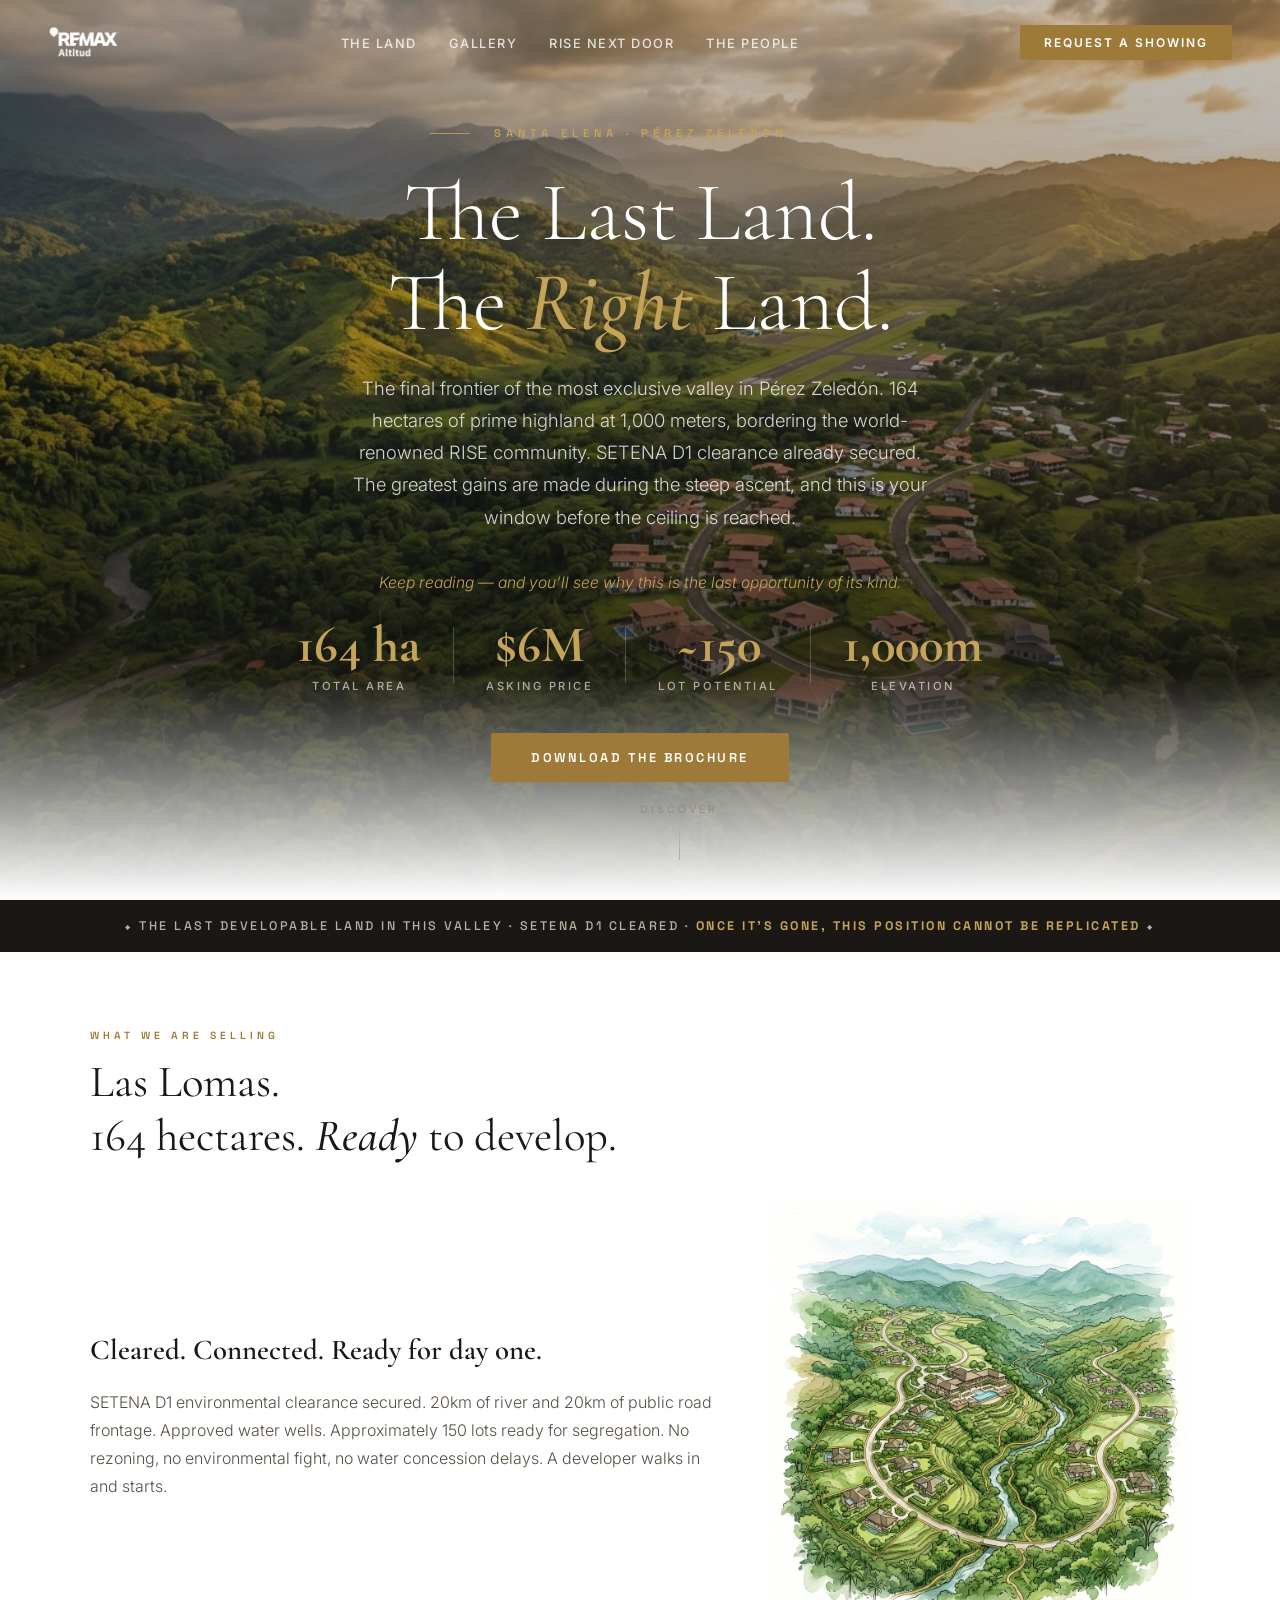
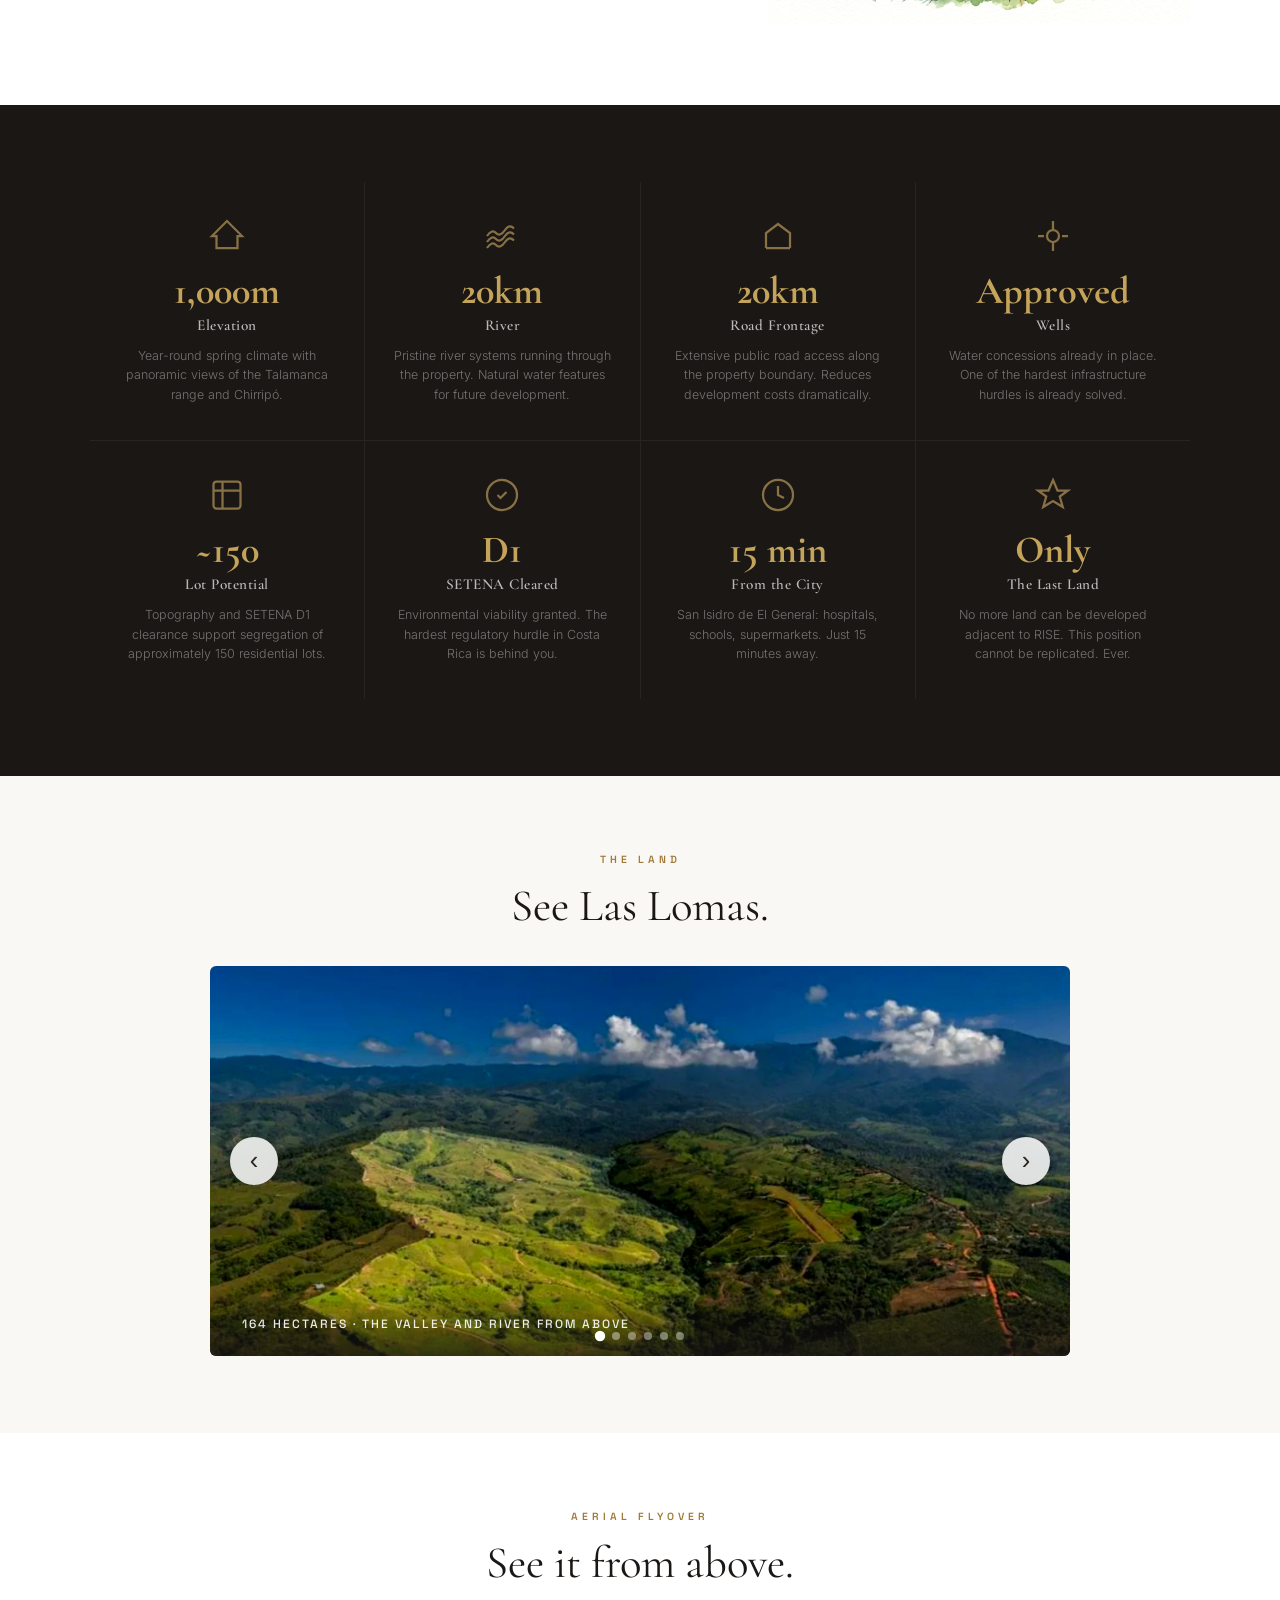
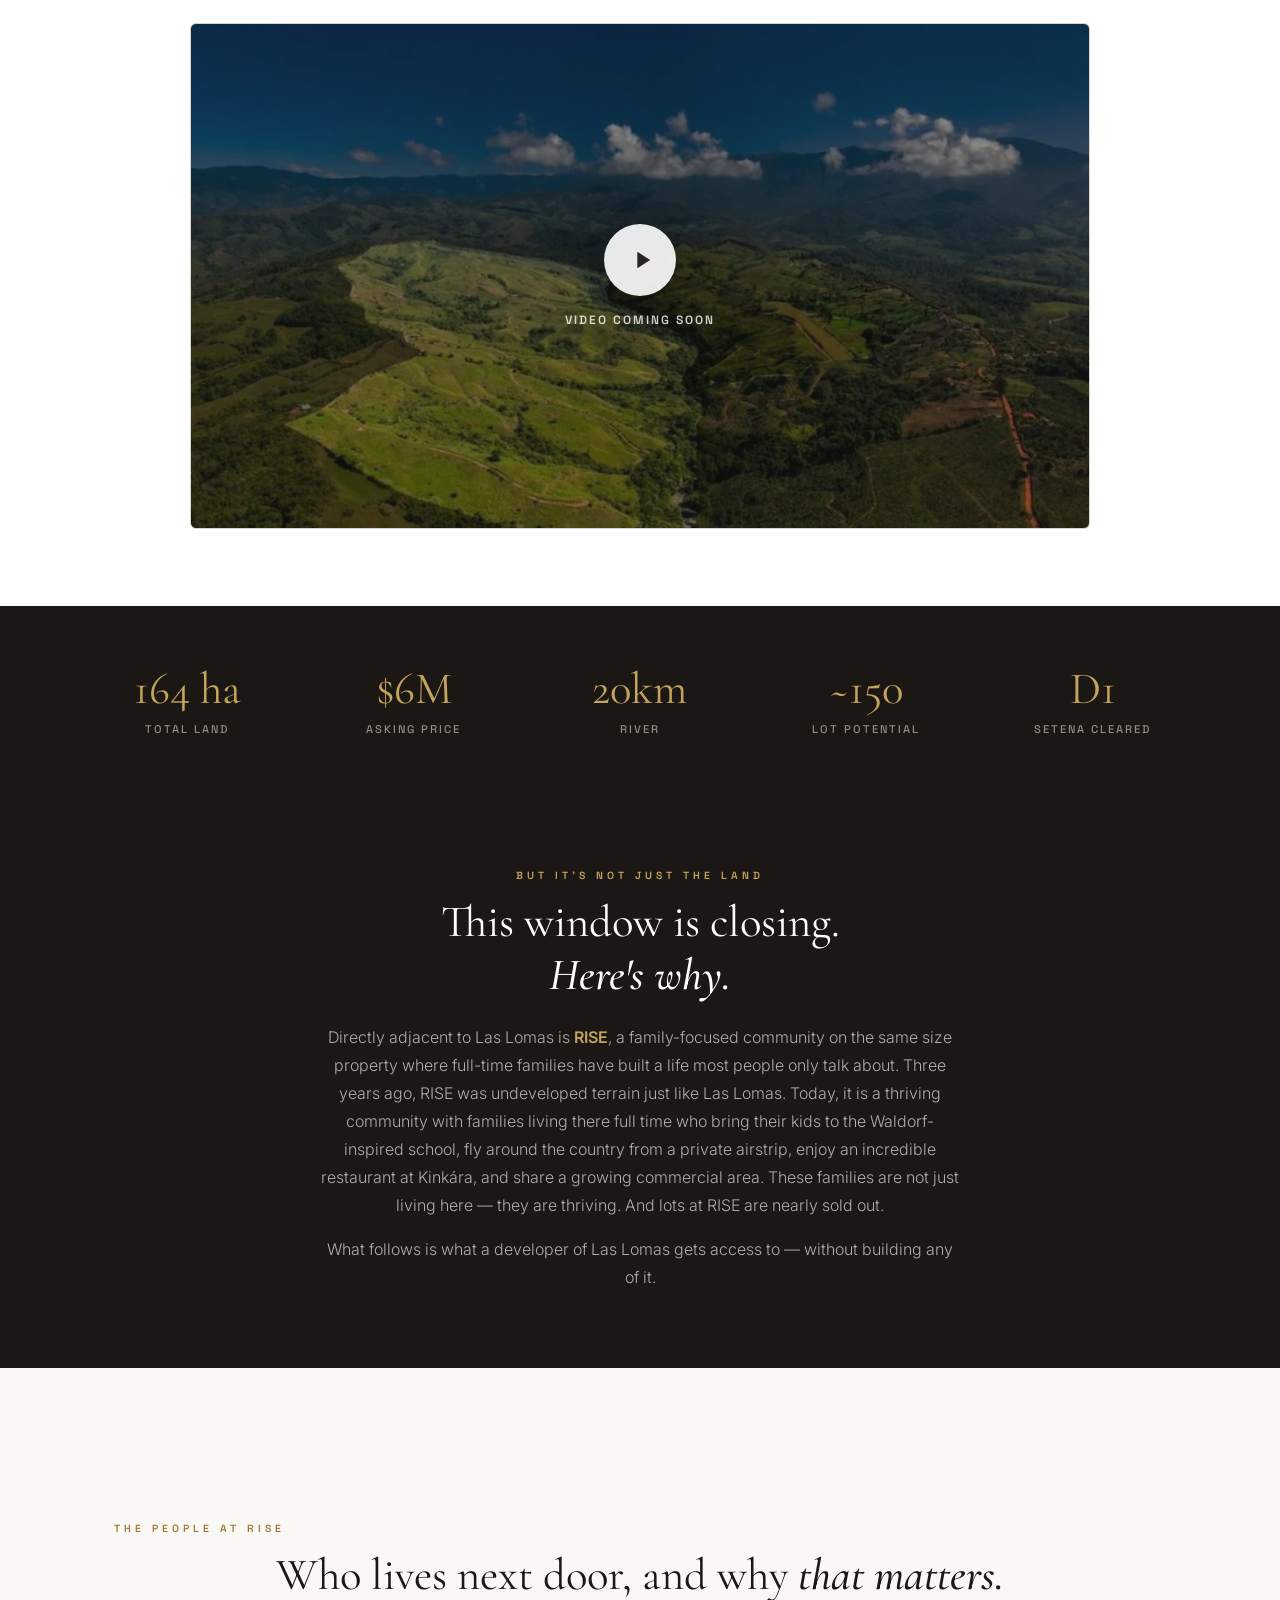
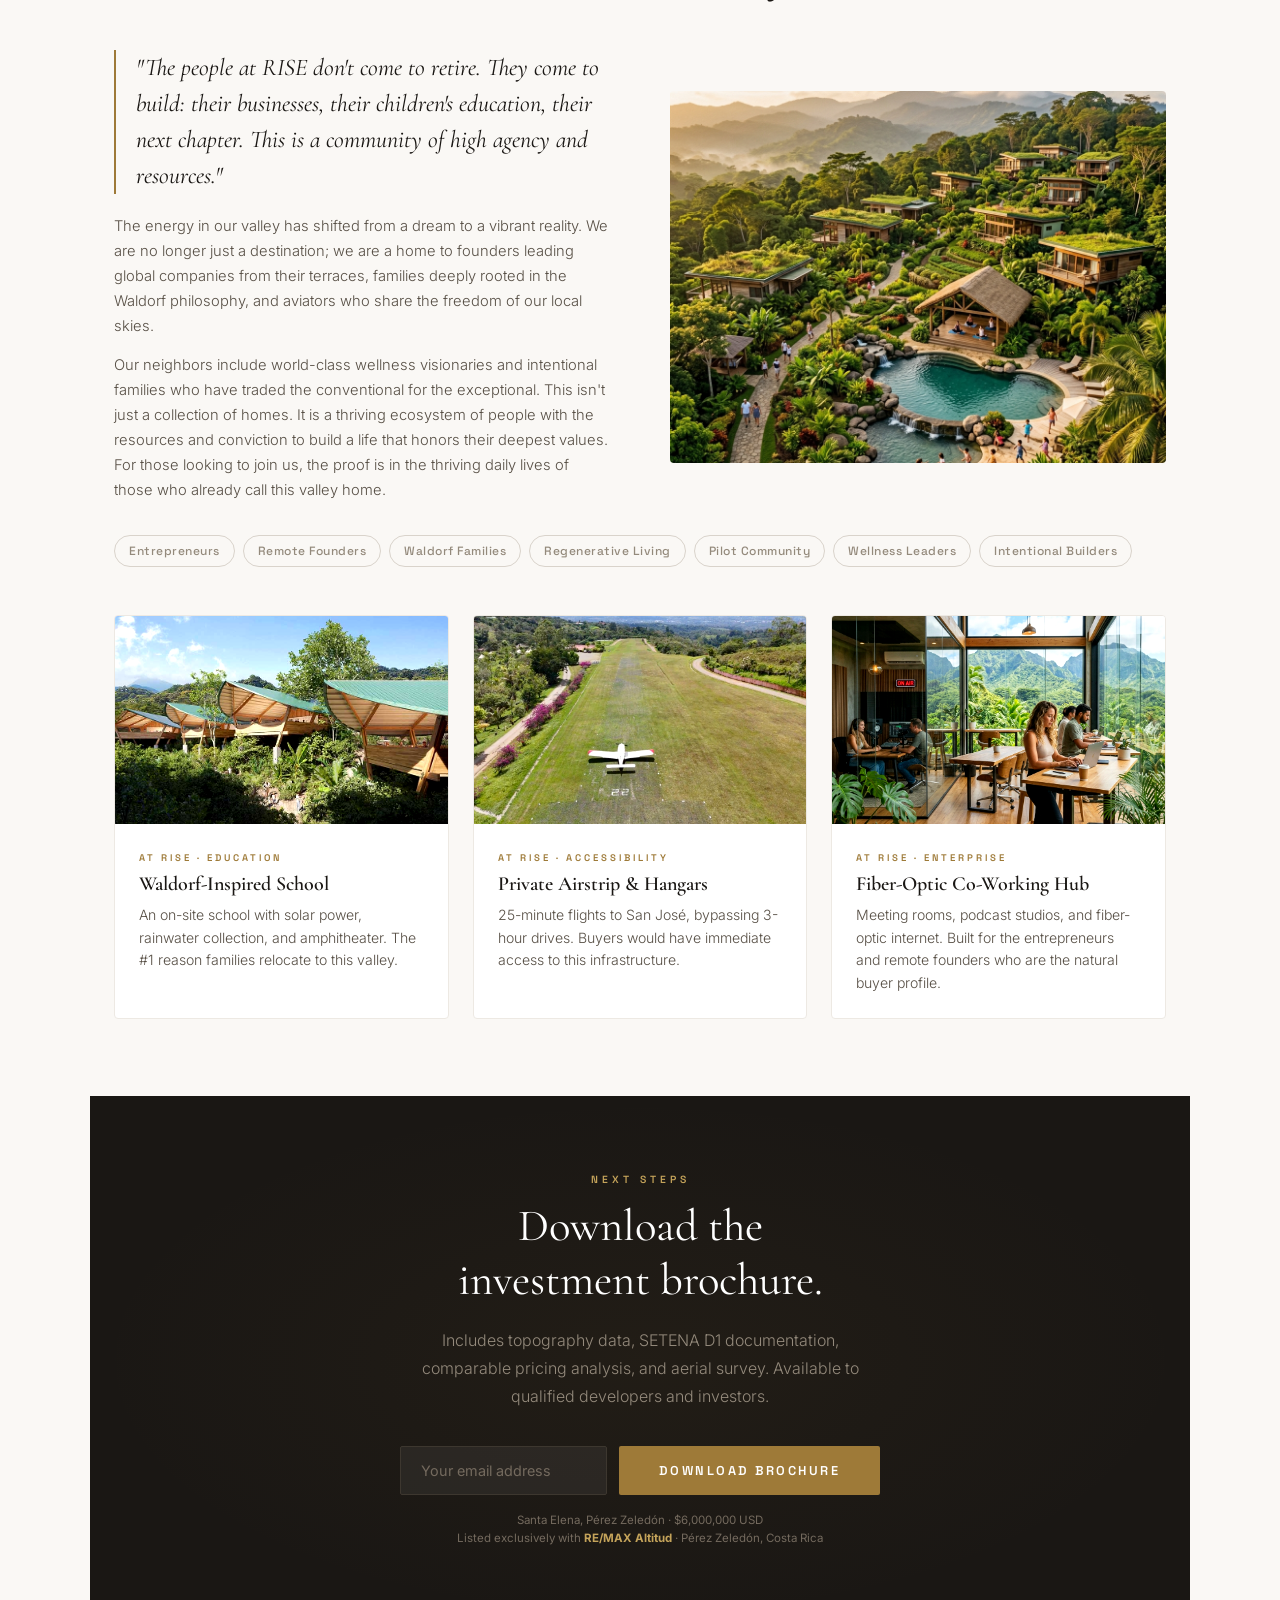
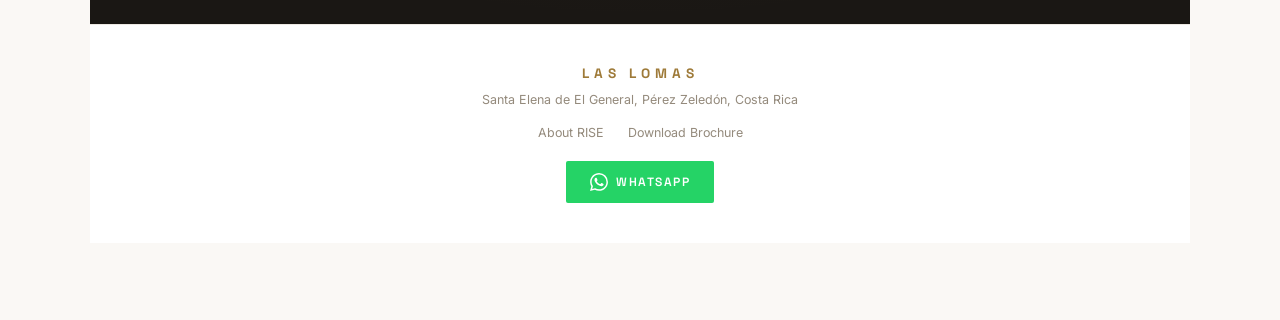
==== index.html @ e8a2fdf7 "Merge RISE into people section: cards after bullet tags, remove redundant header" ====
<!DOCTYPE html>
<html lang="en">
<head>
  <meta charset="UTF-8">
  <meta name="viewport" content="width=device-width, initial-scale=1.0">
  <title>LAS LOMAS · The Last Developable Land in Pérez Zeledón · Costa Rica</title>
  <meta name="description" content="164 hectares with SETENA D1 clearance, 20km of river, approved wells, and potential for 150+ lots. Adjacent to RISE. 15 minutes from San Isidro. $6M.">
  <link rel="stylesheet" href="styles.css">
</head>
<body>

  <!-- ═══ Navigation ═══ -->
  <nav class="nav" id="main-nav">
    <a href="#hero" class="nav-logo"><img src="images/logo-altitud.png" alt="RE/MAX Altitud" class="nav-logo-img"></a>
    <ul class="nav-links">
      <li><a href="#property">The Land</a></li>
      <li><a href="#gallery">Gallery</a></li>
      <li><a href="#rise">RISE Next Door</a></li>
      <li><a href="#people">The People</a></li>
    </ul>
    <a href="mailto:acastro@remax-altitud.cr?subject=Las%20Lomas%20-%20Request%20a%20Showing" class="nav-cta">Request a Showing</a>
  </nav>

  <!-- ═══ Hero ═══ -->
  <section class="hero" id="hero">
    <div class="hero-bg"></div>
    <div class="hero-overlay"></div>
    <div class="hero-content">
      <div class="hero-tag">
        <span></span>Santa Elena · Pérez Zeledón<span></span>
      </div>
      <h1 class="hero-title">
        The Last Land.<br>The <em>Right</em> Land.
      </h1>
      <p class="hero-subtitle">
        The final frontier of the most exclusive valley in Pérez Zeledón. 164 hectares of prime highland at 1,000 meters, bordering the world-renowned RISE community. SETENA D1 clearance already secured. The greatest gains are made during the steep ascent, and this is your window before the ceiling is reached.<br><br><em style="color:var(--gold-light); font-size:.85em;">Keep reading — and you'll see why this is the last opportunity of its kind.</em>
      </p>
      <div class="hero-details">
        <div class="hero-detail">
          <div class="hero-detail-value">164 ha</div>
          <div class="hero-detail-label">Total Area</div>
        </div>
        <div class="hero-divider"></div>
        <div class="hero-detail">
          <div class="hero-detail-value">$6M</div>
          <div class="hero-detail-label">Asking Price</div>
        </div>
        <div class="hero-divider"></div>
        <div class="hero-detail">
          <div class="hero-detail-value">~150</div>
          <div class="hero-detail-label">Lot Potential</div>
        </div>
        <div class="hero-divider"></div>
        <div class="hero-detail">
          <div class="hero-detail-value">1,000m</div>
          <div class="hero-detail-label">Elevation</div>
        </div>
      </div>
      <div class="hero-actions">
        <a href="#contact" class="btn-primary">Download the Brochure</a>
      </div>
    </div>
    <div class="hero-scroll">
      <span>Discover</span>
      <div class="scroll-line"></div>
    </div>
  </section>

  <!-- ═══ Urgency Banner ═══ -->
  <div class="urgency-banner">
    <p>⬥ The last developable land in this valley · SETENA D1 cleared · <strong>Once it's gone, this position cannot be replicated</strong> ⬥</p>
  </div>

  <!-- ═══════════════════════════════════════════════ -->
  <!-- PART 1: WHAT WE ARE SELLING — LAS LOMAS        -->
  <!-- ═══════════════════════════════════════════════ -->

  <!-- ═══ The Property ═══ -->
  <section class="section property-section" id="property">
    <div class="section-inner">
      <div class="section-tag reveal">What We Are Selling</div>
      <h2 class="section-title reveal">Las Lomas.<br>164 hectares. <em>Ready</em> to develop.</h2>

      <div class="property-grid">
        <div class="property-text">
          <h3 class="property-text-heading reveal">Cleared. Connected. Ready for day one.</h3>
          <p class="section-subtitle reveal" style="max-width:100%;">
            SETENA D1 environmental clearance secured. 20km of river and 20km of public road frontage. Approved water wells. Approximately 150 lots ready for segregation. No rezoning, no environmental fight, no water concession delays. A developer walks in and starts.
          </p>
        </div>
        <div class="property-visual reveal">
          <img src="images/masterplan.png" alt="Conceptual masterplan for Las Lomas development" loading="lazy">
        </div>
      </div>
    </div>
  </section>

  <!-- ═══ Property Features Grid ═══ -->
  <section class="section features-section">
    <div class="section-inner">
      <div class="features-grid">
        <div class="feature-card reveal">
          <div class="feature-icon"><svg viewBox="0 0 24 24" fill="none" stroke="currentColor" stroke-width="1.5"><path d="M12 2L2 12h3v8h14v-8h3L12 2z"/></svg></div>
          <div class="feature-number">1,000m</div>
          <h3>Elevation</h3>
          <p>Year-round spring climate with panoramic views of the Talamanca range and Chirripó.</p>
        </div>
        <div class="feature-card reveal">
          <div class="feature-icon"><svg viewBox="0 0 24 24" fill="none" stroke="currentColor" stroke-width="1.5"><path d="M2 12c2-3 4-4 6-2s4 1 6-2 4-3 6-1"/><path d="M2 16c2-3 4-4 6-2s4 1 6-2 4-3 6-1"/><path d="M2 20c2-3 4-4 6-2s4 1 6-2 4-3 6-1"/></svg></div>
          <div class="feature-number">20km</div>
          <h3>River</h3>
          <p>Pristine river systems running through the property. Natural water features for future development.</p>
        </div>
        <div class="feature-card reveal">
          <div class="feature-icon"><svg viewBox="0 0 24 24" fill="none" stroke="currentColor" stroke-width="1.5"><path d="M4 20h16M4 20V10l8-6 8 6v10"/></svg></div>
          <div class="feature-number">20km</div>
          <h3>Road Frontage</h3>
          <p>Extensive public road access along the property boundary. Reduces development costs dramatically.</p>
        </div>
        <div class="feature-card reveal">
          <div class="feature-icon"><svg viewBox="0 0 24 24" fill="none" stroke="currentColor" stroke-width="1.5"><path d="M12 2v6M12 16v6M6 12H2M22 12h-4"/><circle cx="12" cy="12" r="4"/></svg></div>
          <div class="feature-number">Approved</div>
          <h3>Wells</h3>
          <p>Water concessions already in place. One of the hardest infrastructure hurdles is already solved.</p>
        </div>
        <div class="feature-card reveal">
          <div class="feature-icon"><svg viewBox="0 0 24 24" fill="none" stroke="currentColor" stroke-width="1.5"><rect x="3" y="3" width="18" height="18" rx="2"/><path d="M3 9h18M9 3v18"/></svg></div>
          <div class="feature-number">~150</div>
          <h3>Lot Potential</h3>
          <p>Topography and SETENA D1 clearance support segregation of approximately 150 residential lots.</p>
        </div>
        <div class="feature-card reveal">
          <div class="feature-icon"><svg viewBox="0 0 24 24" fill="none" stroke="currentColor" stroke-width="1.5"><path d="M9 12l2 2 4-4"/><circle cx="12" cy="12" r="10"/></svg></div>
          <div class="feature-number">D1</div>
          <h3>SETENA Cleared</h3>
          <p>Environmental viability granted. The hardest regulatory hurdle in Costa Rica is behind you.</p>
        </div>
        <div class="feature-card reveal">
          <div class="feature-icon"><svg viewBox="0 0 24 24" fill="none" stroke="currentColor" stroke-width="1.5"><circle cx="12" cy="12" r="10"/><path d="M12 6v6l4 2"/></svg></div>
          <div class="feature-number">15 min</div>
          <h3>From the City</h3>
          <p>San Isidro de El General: hospitals, schools, supermarkets. Just 15 minutes away.</p>
        </div>
        <div class="feature-card reveal">
          <div class="feature-icon"><svg viewBox="0 0 24 24" fill="none" stroke="currentColor" stroke-width="1.5"><path d="M12 2l3 7h7l-5.5 4 2 7L12 16l-6.5 4 2-7L2 9h7z"/></svg></div>
          <div class="feature-number">Only</div>
          <h3>The Last Land</h3>
          <p>No more land can be developed adjacent to RISE. This position cannot be replicated. Ever.</p>
        </div>
      </div>
    </div>
  </section>

  <!-- ═══ Photo Gallery ═══ -->
  <section class="section gallery-section" id="gallery">
    <div class="section-inner" style="text-align:center;">
      <div class="section-tag reveal">The Land</div>
      <h2 class="section-title reveal" style="margin:0 auto 32px;">See Las Lomas.</h2>
    </div>
    <div class="carousel reveal" id="land-carousel">
      <div class="carousel-track">
        <div class="carousel-slide active">
          <img src="images/land-aerial-valley.jpg" alt="Aerial panorama of Las Lomas">
          <div class="carousel-caption">164 hectares · the valley and river from above</div>
        </div>
        <div class="carousel-slide">
          <img src="images/land-aerial-boundary.jpg" alt="Property boundary aerial view">
          <div class="carousel-caption">Property boundary · San Isidro in the background</div>
        </div>
        <div class="carousel-slide">
          <img src="images/land-aerial-forest.jpg" alt="Forest and highland terrain">
          <div class="carousel-caption">Highland terrain at 1,000 meters</div>
        </div>
        <div class="carousel-slide">
          <img src="images/land-highland-views.jpg" alt="Rolling highlands with valley views">
          <div class="carousel-caption">Rolling highlands · valley views to the city</div>
        </div>
        <div class="carousel-slide">
          <img src="images/land-river-rock.jpg" alt="River with natural rock formations">
          <div class="carousel-caption">River · natural rock formations</div>
        </div>
        <div class="carousel-slide">
          <img src="images/real-waterfall.jpg" alt="Natural waterfall on the property">
          <div class="carousel-caption">20km of river · pristine water features</div>
        </div>
      </div>
      <button class="carousel-btn carousel-prev" aria-label="Previous">‹</button>
      <button class="carousel-btn carousel-next" aria-label="Next">›</button>
      <div class="carousel-dots" id="carousel-dots"></div>
    </div>
  </section>

  <!-- ═══ Video Section ═══ -->
  <section class="section video-section" id="video">
    <div class="section-inner" style="text-align:center;">
      <div class="section-tag reveal">Aerial Flyover</div>
      <h2 class="section-title reveal" style="margin:0 auto 32px;">See it from above.</h2>
      <div class="video-placeholder reveal">
        <div class="video-play-btn">
          <svg viewBox="0 0 24 24" fill="currentColor" width="48" height="48"><path d="M8 5v14l11-7z"/></svg>
        </div>
        <p>Video coming soon</p>
      </div>
    </div>
  </section>

  <!-- ═══ Stats Bar ═══ -->
  <div class="stats-bar">
    <div class="stats-grid">
      <div class="reveal">
        <div class="stat-number">164 ha</div>
        <div class="stat-label">Total Land</div>
      </div>
      <div class="reveal">
        <div class="stat-number">$6M</div>
        <div class="stat-label">Asking Price</div>
      </div>
      <div class="reveal">
        <div class="stat-number">20km</div>
        <div class="stat-label">River</div>
      </div>
      <div class="reveal">
        <div class="stat-number">~150</div>
        <div class="stat-label">Lot Potential</div>
      </div>
      <div class="reveal">
        <div class="stat-number">D1</div>
        <div class="stat-label">SETENA Cleared</div>
      </div>
    </div>
  </div>

  <!-- ═══════════════════════════════════════════════ -->
  <!-- PART 2: WHY THIS LOCATION — RISE NEXT DOOR     -->
  <!-- ═══════════════════════════════════════════════ -->

  <!-- ═══ Bridge: Introducing RISE ═══ -->
  <section class="section bridge-section">
    <div class="section-inner" style="text-align:center;">
      <div class="section-tag reveal">But It's Not Just the Land</div>
      <h2 class="section-title reveal" style="margin:0 auto;">This window is closing.<br><em>Here's why.</em></h2>
      <p class="section-subtitle reveal" style="max-width:640px; margin:20px auto 0;">
        Directly adjacent to Las Lomas is <strong>RISE</strong>, a family-focused community on the same size property where full-time families have built a life most people only talk about. Three years ago, RISE was undeveloped terrain just like Las Lomas. Today, it is a thriving community with families living there full time who bring their kids to the Waldorf-inspired school, fly around the country from a private airstrip, enjoy an incredible restaurant at Kinkára, and share a growing commercial area. These families are not just living here — they are thriving. And lots at RISE are nearly sold out.
      </p>
      <p class="section-subtitle reveal" style="max-width:640px; margin:16px auto 0;">
        What follows is what a developer of Las Lomas gets access to — without building any of it.
      </p>
    </div>
  </section>

  <!-- ═══ RISE Ecosystem ═══ -->
  <section class="section ecosystem" id="rise">
    <div class="section-inner">
  <!-- ═══ RISE Ecosystem + People ═══ -->
  <section class="section ecosystem" id="rise">
    <div class="section-inner">

      <!-- People Section -->
      <div class="section-tag reveal">The People at RISE</div>
      <h2 class="section-title reveal" style="text-align:center;">Who lives next door, and why <em>that matters.</em></h2>

      <div class="mindset-grid">
        <div>
          <blockquote class="mindset-quote reveal">
            "The people at RISE don't come to retire. They come to build: their businesses, their children's education, their next chapter. This is a community of high agency and resources."
          </blockquote>
          <p class="mindset-text reveal">
            The energy in our valley has shifted from a dream to a vibrant reality. We are no longer just a destination; we are a home to founders leading global companies from their terraces, families deeply rooted in the Waldorf philosophy, and aviators who share the freedom of our local skies.
          </p>
          <p class="mindset-text reveal" style="margin-top:14px;">
            Our neighbors include world-class wellness visionaries and intentional families who have traded the conventional for the exceptional. This isn't just a collection of homes. It is a thriving ecosystem of people with the resources and conviction to build a life that honors their deepest values. For those looking to join us, the proof is in the thriving daily lives of those who already call this valley home.
          </p>
        </div>
        <div class="mindset-visual reveal">
          <img src="images/rise-lifestyle.png" alt="RISE community lifestyle with families and sustainable homes" loading="lazy">
        </div>
      </div>
      <div class="mindset-tags reveal" style="margin-top:32px;">
        <span class="mindset-tag">Entrepreneurs</span>
        <span class="mindset-tag">Remote Founders</span>
        <span class="mindset-tag">Waldorf Families</span>
        <span class="mindset-tag">Regenerative Living</span>
        <span class="mindset-tag">Pilot Community</span>
        <span class="mindset-tag">Wellness Leaders</span>
        <span class="mindset-tag">Intentional Builders</span>
      </div>

      <!-- RISE Amenity Cards -->
      <div class="eco-cards" style="margin-top:48px;">
        <div class="eco-card reveal">
          <img src="images/real-waldorf.jpg" class="eco-card-img" alt="Waldorf-inspired school at RISE" loading="lazy">
          <div class="eco-card-body">
            <div class="eco-card-label">At RISE · Education</div>
            <h3 class="eco-card-title">Waldorf-Inspired School</h3>
            <p class="eco-card-desc">An on-site school with solar power, rainwater collection, and amphitheater. The #1 reason families relocate to this valley.</p>
          </div>
        </div>
        <div class="eco-card reveal">
          <img src="images/real-airstrip.jpg" class="eco-card-img" alt="Private airstrip at RISE" loading="lazy">
          <div class="eco-card-body">
            <div class="eco-card-label">At RISE · Accessibility</div>
            <h3 class="eco-card-title">Private Airstrip &amp; Hangars</h3>
            <p class="eco-card-desc">25-minute flights to San José, bypassing 3-hour drives. Buyers would have immediate access to this infrastructure.</p>
          </div>
        </div>
        <div class="eco-card reveal">
          <img src="images/coworking.png" class="eco-card-img" alt="Fiber-connected co-working studio" loading="lazy">
          <div class="eco-card-body">
            <div class="eco-card-label">At RISE · Enterprise</div>
            <h3 class="eco-card-title">Fiber-Optic Co-Working Hub</h3>
            <p class="eco-card-desc">Meeting rooms, podcast studios, and fiber-optic internet. Built for the entrepreneurs and remote founders who are the natural buyer profile.</p>
          </div>
        </div>
      </div>
    </div>
  </section>

  <!-- ═══ CTA ═══ -->
  <section class="cta-section" id="contact">
    <div class="cta-inner">
      <div class="section-tag reveal">Next Steps</div>
      <h2 class="section-title reveal">Download the<br>investment brochure.</h2>
      <p class="section-subtitle reveal" style="max-width:480px;">
        Includes topography data, SETENA D1 documentation, comparable pricing analysis, and aerial survey. Available to qualified developers and investors.
      </p>
      <form class="cta-form reveal" onsubmit="handleSubmit(event)">
        <input type="email" class="cta-input" placeholder="Your email address" required id="contact-email">
        <button type="submit" class="btn-primary">Download Brochure</button>
      </form>
      <p class="cta-disclaimer reveal">
        Santa Elena, Pérez Zeledón · $6,000,000 USD<br>
        Listed exclusively with <strong>RE/MAX Altitud</strong> · Pérez Zeledón, Costa Rica
      </p>
    </div>
  </section>

  <!-- ═══ Footer ═══ -->
  <footer class="footer">
    <div class="footer-brand">LAS LOMAS</div>
    <p>Santa Elena de El General, Pérez Zeledón, Costa Rica</p>
    <ul class="footer-links">
      <li><a href="https://risecostarica.com" target="_blank">About RISE</a></li>
      <li><a href="#contact">Download Brochure</a></li>
    </ul>
    <div class="footer-contact">
      <a href="https://wa.me/50662170977?text=I'm%20interested%20in%20Las%20Lomas%20development%20opportunity" target="_blank" class="btn-whatsapp">
        <svg viewBox="0 0 24 24"><path d="M17.472 14.382c-.297-.149-1.758-.867-2.03-.967-.273-.099-.471-.148-.67.15-.197.297-.767.966-.94 1.164-.173.199-.347.223-.644.075-.297-.15-1.255-.463-2.39-1.475-.883-.788-1.48-1.761-1.653-2.059-.173-.297-.018-.458.13-.606.134-.133.298-.347.446-.52.149-.174.198-.298.298-.497.099-.198.05-.371-.025-.52-.075-.149-.669-1.612-.916-2.207-.242-.579-.487-.5-.669-.51-.173-.008-.371-.01-.57-.01-.198 0-.52.074-.792.372-.272.297-1.04 1.016-1.04 2.479 0 1.462 1.065 2.875 1.213 3.074.149.198 2.096 3.2 5.077 4.487.709.306 1.262.489 1.694.625.712.227 1.36.195 1.871.118.571-.085 1.758-.719 2.006-1.413.248-.694.248-1.289.173-1.413-.074-.124-.272-.198-.57-.347m-5.421 7.403h-.004a9.87 9.87 0 01-5.031-1.378l-.361-.214-3.741.982.998-3.648-.235-.374a9.86 9.86 0 01-1.51-5.26c.001-5.45 4.436-9.884 9.888-9.884 2.64 0 5.122 1.03 6.988 2.898a9.825 9.825 0 012.893 6.994c-.003 5.45-4.437 9.884-9.885 9.884m8.413-18.297A11.815 11.815 0 0012.05 0C5.495 0 .16 5.335.157 11.892c0 2.096.547 4.142 1.588 5.945L.057 24l6.305-1.654a11.882 11.882 0 005.683 1.448h.005c6.554 0 11.89-5.335 11.893-11.893a11.821 11.821 0 00-3.48-8.413z"/></svg>
        WhatsApp
      </a>
    </div>
  </footer>

  <script>
    const nav = document.getElementById('main-nav');
    window.addEventListener('scroll', () => nav.classList.toggle('scrolled', window.scrollY > 60));

    const reveals = document.querySelectorAll('.reveal');
    const observer = new IntersectionObserver((entries) => {
      entries.forEach((e, i) => {
        if (e.isIntersecting) {
          setTimeout(() => e.target.classList.add('visible'), i * 80);
          observer.unobserve(e.target);
        }
      });
    }, { threshold: 0.15 });
    reveals.forEach(el => observer.observe(el));

    // Carousel
    (function() {
      const slides = document.querySelectorAll('.carousel-slide');
      const dotsC = document.getElementById('carousel-dots');
      let cur = 0, timer;
      slides.forEach((_, i) => {
        const d = document.createElement('button');
        d.className = 'carousel-dot' + (i === 0 ? ' active' : '');
        d.addEventListener('click', () => goTo(i));
        dotsC.appendChild(d);
      });
      function goTo(n) {
        slides[cur].classList.remove('active');
        dotsC.children[cur].classList.remove('active');
        cur = (n + slides.length) % slides.length;
        slides[cur].classList.add('active');
        dotsC.children[cur].classList.add('active');
        resetTimer();
      }
      function resetTimer() { clearInterval(timer); timer = setInterval(() => goTo(cur + 1), 5000); }
      document.querySelector('.carousel-prev').addEventListener('click', () => goTo(cur - 1));
      document.querySelector('.carousel-next').addEventListener('click', () => goTo(cur + 1));
      resetTimer();
      // Touch/swipe
      let tx = 0;
      const el = document.getElementById('land-carousel');
      el.addEventListener('touchstart', e => { tx = e.touches[0].clientX; }, {passive:true});
      el.addEventListener('touchend', e => {
        const dx = e.changedTouches[0].clientX - tx;
        if (Math.abs(dx) > 50) goTo(cur + (dx < 0 ? 1 : -1));
      }, {passive:true});
    })();

    function handleSubmit(e) {
      e.preventDefault();
      const btn = e.target.querySelector('button');
      btn.textContent = '✓ SENT';
      btn.style.background = '#2D5A3F';
      setTimeout(() => { btn.textContent = 'DOWNLOAD BROCHURE'; btn.style.background = ''; }, 3000);
    }

    document.querySelectorAll('a[href^="#"]').forEach(a => {
      a.addEventListener('click', e => {
        e.preventDefault();
        document.querySelector(a.getAttribute('href'))?.scrollIntoView({ behavior:'smooth', block:'start' });
      });
    });
  </script>

</body>
</html>
---- styles.css ----
@import url('https://fonts.googleapis.com/css2?family=Cormorant+Garamond:ital,wght@0,300;0,400;0,500;0,600;0,700;1,400;1,500&family=Inter:wght@300;400;500;600&family=Space+Grotesk:wght@400;500;600;700&display=swap');

:root {
  --gold: #9E7A38;
  --gold-light: #C4A35A;
  --gold-muted: #B8975C;
  --emerald: #2D5A3F;
  --emerald-light: #3A7652;
  --white: #FFFFFF;
  --cream: #FAF8F5;
  --warm-gray-50: #F7F5F2;
  --warm-gray-100: #EDE9E3;
  --warm-gray-200: #D9D3CB;
  --warm-gray-300: #B8B0A4;
  --warm-gray-400: #948A7C;
  --warm-gray-500: #746A5E;
  --warm-gray-600: #574F45;
  --warm-gray-700: #3D372F;
  --warm-gray-800: #2A2520;
  --warm-gray-900: #1A1714;
  --text-heading: #1A1714;
  --text-body: #574F45;
  --text-muted: #948A7C;
  --section-padding: clamp(48px, 6vw, 80px);
}

*, *::before, *::after { margin:0; padding:0; box-sizing:border-box; }
html { scroll-behavior:smooth; font-size:16px; }
body {
  font-family:'Inter',sans-serif; background:var(--white); color:var(--text-body);
  overflow-x:hidden; -webkit-font-smoothing:antialiased;
}

/* ── Nav ── */
.nav {
  position:fixed; top:0; left:0; right:0; z-index:1000;
  padding:24px 48px; display:flex; align-items:center; justify-content:space-between;
  transition:all .4s ease; background:transparent;
}
.nav.scrolled {
  background:rgba(255,255,255,.95); backdrop-filter:blur(20px);
  padding:16px 48px; box-shadow:0 1px 0 var(--warm-gray-100);
}
.nav.scrolled .nav-logo-img { filter:none; }
.nav.scrolled .nav-links a { color:var(--warm-gray-500); }
.nav.scrolled .nav-links a:hover { color:var(--gold); }
.nav-logo { display:flex; align-items:center; text-decoration:none; }
.nav-logo-img { height:36px; width:auto; filter:brightness(0) invert(1); transition:filter .3s; }
.nav-links { display:flex; gap:32px; list-style:none; }
.nav-links a {
  color:rgba(255,255,255,.8); text-decoration:none; font-size:.8rem;
  font-weight:500; letter-spacing:1.5px; text-transform:uppercase; transition:color .3s;
}
.nav-links a:hover { color:var(--gold-light); }
.nav-cta {
  background:var(--gold); color:var(--white); padding:10px 24px; border-radius:2px;
  text-decoration:none; font-weight:600; font-size:.75rem; letter-spacing:2px;
  text-transform:uppercase; transition:all .3s;
}
.nav-cta:hover { background:var(--gold-light); transform:translateY(-1px); }

/* ── Hero ── */
.hero {
  position:relative; height:100vh; min-height:700px;
  display:flex; align-items:center; justify-content:center; overflow:hidden;
}
.hero-bg { position:absolute; inset:0; background:url('images/hero-aerial.png') center/cover no-repeat; }
.hero-overlay {
  position:absolute; inset:0;
  background:linear-gradient(to bottom, rgba(26,23,20,.25) 0%, rgba(26,23,20,.4) 40%, rgba(26,23,20,.7) 75%, var(--white) 100%);
}
.hero-content { position:relative; z-index:2; text-align:center; max-width:850px; padding:0 24px; }
.hero-tag {
  display:inline-flex; align-items:center; gap:12px;
  font-family:'Space Grotesk',sans-serif; font-size:.7rem; font-weight:600;
  letter-spacing:5px; text-transform:uppercase; color:var(--gold-light);
  margin-bottom:28px; animation:fadeInUp 1s ease .2s both;
}
.hero-tag::before, .hero-tag::after { content:''; width:40px; height:1px; background:var(--gold-muted); }
.hero-title {
  font-family:'Cormorant Garamond',serif; font-size:clamp(2.8rem,6.5vw,5.5rem);
  font-weight:300; line-height:1.08; margin-bottom:24px; color:var(--white);
  animation:fadeInUp 1s ease .4s both;
}
.hero-title em {
  font-style:italic; font-weight:500; color:var(--gold-light);
}
.hero-subtitle {
  font-size:clamp(.95rem,1.6vw,1.15rem); color:rgba(255,255,255,.8);
  line-height:1.75; max-width:580px; margin:0 auto 20px; font-weight:300;
  animation:fadeInUp 1s ease .6s both;
}
.hero-details {
  display:flex; gap:32px; justify-content:center; flex-wrap:wrap;
  margin-bottom:40px; animation:fadeInUp 1s ease .7s both;
}
.hero-detail {
  text-align:center;
}
.hero-detail-value {
  font-family:'Cormorant Garamond',serif; font-size:clamp(2.2rem, 4vw, 3.2rem); font-weight:700;
  color:var(--gold-light); line-height:1.1;
}
.hero-detail-label {
  font-size:.7rem; letter-spacing:2.5px; text-transform:uppercase;
  color:rgba(255,255,255,.6); margin-top:6px; font-weight:500;
}
.hero-divider {
  width:1px; height:56px; background:rgba(255,255,255,.2); align-self:center;
}
.hero-actions {
  display:flex; gap:16px; justify-content:center; flex-wrap:wrap;
  animation:fadeInUp 1s ease .9s both;
}
.btn-primary {
  background:var(--gold); color:var(--white);
  padding:16px 40px; border:none; border-radius:2px; cursor:pointer;
  font-family:'Space Grotesk',sans-serif; font-size:.8rem; font-weight:600;
  letter-spacing:2.5px; text-transform:uppercase; text-decoration:none; transition:all .3s;
}
.btn-primary:hover { background:var(--gold-light); transform:translateY(-2px); box-shadow:0 8px 30px rgba(158,122,56,.2); }
.btn-secondary {
  background:transparent; color:var(--white); padding:16px 40px;
  border:1px solid rgba(255,255,255,.3); border-radius:2px;
  font-family:'Space Grotesk',sans-serif; font-size:.8rem; font-weight:500;
  letter-spacing:2.5px; text-transform:uppercase; text-decoration:none; cursor:pointer; transition:all .3s;
}
.btn-secondary:hover { border-color:var(--gold-light); color:var(--gold-light); }
.hero-scroll {
  position:absolute; bottom:40px; left:50%; transform:translateX(-50%); z-index:2;
  display:flex; flex-direction:column; align-items:center; gap:8px;
  animation:fadeInUp 1s ease 1.1s both;
}
.hero-scroll span { font-size:.65rem; letter-spacing:3px; text-transform:uppercase; color:var(--warm-gray-400); }
.scroll-line { width:1px; height:36px; background:var(--warm-gray-300); animation:scrollPulse 2s ease infinite; }

/* ── Urgency Banner ── */
.urgency-banner {
  background:var(--warm-gray-900); padding:18px 24px; text-align:center;
}
.urgency-banner p {
  font-family:'Space Grotesk',sans-serif; font-size:.78rem; font-weight:500;
  letter-spacing:2.5px; text-transform:uppercase; color:var(--warm-gray-300);
}
.urgency-banner strong { color:var(--gold-light); }

/* ── Section Shared ── */
.section { padding:var(--section-padding) 24px; }
.section-inner { max-width:1100px; margin:0 auto; }
.section-tag {
  font-family:'Space Grotesk',sans-serif; font-size:.65rem; font-weight:600;
  letter-spacing:4px; text-transform:uppercase; color:var(--gold); margin-bottom:14px;
}
.section-title {
  font-family:'Cormorant Garamond',serif; font-size:clamp(1.9rem,3.5vw,2.8rem);
  font-weight:400; line-height:1.2; margin-bottom:18px; color:var(--text-heading);
}
.section-title em { font-style:italic; font-weight:500; }
.section-subtitle { font-size:1rem; color:var(--text-body); line-height:1.75; max-width:560px; font-weight:300; }

/* ── Property ── */
.property-section { background:var(--white); padding-bottom:var(--section-padding); }
.property-grid { display:grid; grid-template-columns:1.2fr .8fr; gap:48px; align-items:center; margin-top:40px; }
.property-text-heading {
  font-family:'Cormorant Garamond',serif; font-size:clamp(1.4rem, 2.5vw, 1.8rem);
  font-weight:600; color:var(--text-heading); line-height:1.3; margin-bottom:20px;
}
.property-visual { position:relative; border-radius:6px; overflow:hidden; }
.property-visual img { width:100%; height:auto; border-radius:6px; filter:contrast(1.05) saturate(1.1); }
.property-visual-label {
  text-align:center; margin-top:10px;
  font-family:'Space Grotesk',sans-serif; font-size:.65rem; font-weight:500;
  letter-spacing:2px; text-transform:uppercase; color:var(--text-muted);
}
.property-highlights {
  display:grid; grid-template-columns:repeat(4, 1fr); gap:16px; margin-top:28px;
  padding-top:24px; border-top:1px solid var(--warm-gray-100);
}
.property-highlight { text-align:center; }
.ph-value {
  display:block; font-family:'Cormorant Garamond',serif;
  font-size:1.5rem; font-weight:700; color:var(--gold); line-height:1.2;
}
.ph-label {
  display:block; font-family:'Space Grotesk',sans-serif;
  font-size:.6rem; font-weight:600; letter-spacing:2px;
  text-transform:uppercase; color:var(--text-muted); margin-top:4px;
}
.features-section { background:var(--warm-gray-900); padding:var(--section-padding) 24px; }
.features-grid { display:grid; grid-template-columns:repeat(4, 1fr); gap:1px; background:rgba(255,255,255,.06); }
.feature-card {
  padding:36px 28px; background:var(--warm-gray-900);
  text-align:center; transition:all .4s;
}
.feature-card:hover { background:rgba(255,255,255,.03); }
.feature-icon {
  width:36px; height:36px; margin:0 auto 16px;
  color:var(--gold-muted); opacity:.7;
}
.feature-icon svg { width:100%; height:100%; }
.feature-number {
  font-family:'Cormorant Garamond',serif; font-size:clamp(1.8rem, 3vw, 2.4rem); font-weight:700;
  color:var(--gold-light); line-height:1.1; margin-bottom:4px;
}
.feature-card h3 {
  font-family:'Cormorant Garamond',serif; font-size:.95rem; font-weight:600;
  color:rgba(255,255,255,.7); margin-bottom:12px; letter-spacing:.5px;
}
.feature-card p { color:rgba(255,255,255,.4); font-size:.78rem; line-height:1.55; font-weight:300; }

/* ── Thesis ── */
.thesis { background:var(--white); }
.thesis-grid { display:grid; grid-template-columns:1fr 1fr; gap:60px; align-items:start; margin-top:56px; }
.thesis-visual { position:relative; border-radius:4px; overflow:hidden; aspect-ratio:16/10; }
.thesis-visual img { width:100%; height:100%; object-fit:cover; transition:transform .8s ease; filter:contrast(1.08) saturate(1.15) brightness(1.02); }
.thesis-visual:hover img { transform:scale(1.03); }
.thesis-visual-badge {
  position:absolute; top:16px; left:16px;
  background:rgba(255,255,255,.92); backdrop-filter:blur(10px);
  padding:8px 14px; border-radius:2px;
}
.thesis-visual-badge span {
  font-family:'Space Grotesk',sans-serif; font-size:.65rem; font-weight:600;
  letter-spacing:2px; text-transform:uppercase; color:var(--gold);
}
.thesis-points { display:flex; flex-direction:column; gap:28px; }
.thesis-point { padding-left:20px; border-left:2px solid var(--warm-gray-100); transition:border-color .3s; }
.thesis-point:hover { border-left-color:var(--gold); }
.thesis-point h3 {
  font-family:'Cormorant Garamond',serif; font-size:1.2rem; font-weight:600;
  color:var(--text-heading); margin-bottom:6px;
}
.thesis-point p { color:var(--text-body); line-height:1.65; font-size:.9rem; font-weight:300; }

/* ── Ecosystem ── */
.ecosystem { background:var(--cream); }
.eco-cards { display:grid; grid-template-columns:repeat(3,1fr); gap:24px; margin-top:48px; }
.eco-card {
  background:var(--white); border:1px solid var(--warm-gray-100);
  border-radius:4px; overflow:hidden; transition:all .4s ease;
}
.eco-card:hover { border-color:var(--warm-gray-200); transform:translateY(-4px); box-shadow:0 16px 48px rgba(26,23,20,.08); }
.eco-card-img { width:100%; aspect-ratio:16/10; object-fit:cover; filter:contrast(1.08) saturate(1.15) brightness(1.02); transition:filter .3s; }
.eco-card-body { padding:24px; }
.eco-card-label {
  font-family:'Space Grotesk',sans-serif; font-size:.6rem; font-weight:600;
  letter-spacing:3px; text-transform:uppercase; color:var(--gold); margin-bottom:8px;
}
.eco-card-title { font-family:'Cormorant Garamond',serif; font-size:1.25rem; font-weight:600; color:var(--text-heading); margin-bottom:8px; }
.eco-card-desc { color:var(--text-body); font-size:.88rem; line-height:1.6; font-weight:300; }

/* ── Bridge ── */
.bridge-section {
  background:var(--warm-gray-900); color:var(--white);
}
.bridge-section .section-tag { color:var(--gold-light); border-color:rgba(196,163,90,.3); }
.bridge-section .section-title { color:var(--white); }
.bridge-section .section-subtitle { color:rgba(255,255,255,.65); }
.bridge-section strong { color:var(--gold-light); font-weight:600; }

/* ── Gallery / Carousel ── */
.gallery-section { background:var(--cream); overflow:hidden; padding-top:var(--section-padding); padding-bottom:var(--section-padding); }
.carousel {
  position:relative; width:100%; max-width:860px; margin:0 auto;
  aspect-ratio:2.2/1; border-radius:6px; overflow:hidden;
}
.carousel-track { position:relative; width:100%; height:100%; }
.carousel-slide {
  position:absolute; inset:0; opacity:0;
  transition:opacity .8s ease;
}
.carousel-slide.active { opacity:1; z-index:1; }
.carousel-slide img {
  width:100%; height:100%; object-fit:cover;
  filter:contrast(1.08) saturate(1.15) brightness(1.02);
}
.carousel-caption {
  position:absolute; bottom:0; left:0; right:0; z-index:2;
  padding:24px 32px;
  background:linear-gradient(to top, rgba(26,23,20,.75) 0%, transparent 100%);
  font-family:'Space Grotesk',sans-serif; font-size:.75rem; font-weight:500;
  letter-spacing:2px; text-transform:uppercase; color:rgba(255,255,255,.9);
  text-align:left;
}
.carousel-btn {
  position:absolute; top:50%; transform:translateY(-50%); z-index:3;
  width:48px; height:48px; border:none; border-radius:50%;
  background:rgba(255,255,255,.85); backdrop-filter:blur(8px);
  color:var(--warm-gray-800); font-size:1.6rem; cursor:pointer;
  display:flex; align-items:center; justify-content:center;
  transition:all .3s; box-shadow:0 2px 12px rgba(0,0,0,.12);
  line-height:1;
}
.carousel-btn:hover { background:var(--white); transform:translateY(-50%) scale(1.08); }
.carousel-prev { left:20px; }
.carousel-next { right:20px; }
.carousel-dots {
  position:absolute; bottom:16px; left:50%; transform:translateX(-50%); z-index:3;
  display:flex; gap:8px;
}
.carousel-dot {
  width:8px; height:8px; border-radius:50%; border:none; cursor:pointer;
  background:rgba(255,255,255,.4); transition:all .3s;
}
.carousel-dot.active { background:var(--white); transform:scale(1.3); }

/* ── Stats Bar ── */
.stats-bar { background:var(--warm-gray-900); padding:56px 24px; }

/* ── Video Section ── */
.video-section { background:var(--white); padding:var(--section-padding) 24px; }
.video-placeholder {
  position:relative; width:100%; max-width:900px; margin:0 auto;
  aspect-ratio:16/9; background:var(--warm-gray-100);
  border-radius:6px; border:1px solid var(--warm-gray-200);
  display:flex; flex-direction:column; align-items:center; justify-content:center;
  gap:16px; cursor:pointer; transition:all .4s;
  background-image:url('images/land-aerial-valley.jpg'); background-size:cover; background-position:center;
}
.video-placeholder::after {
  content:''; position:absolute; inset:0; border-radius:6px;
  background:rgba(26,23,20,.45); transition:background .3s;
}
.video-placeholder:hover::after { background:rgba(26,23,20,.3); }
.video-play-btn {
  position:relative; z-index:2;
  width:72px; height:72px; border-radius:50%;
  background:rgba(255,255,255,.9); display:flex; align-items:center; justify-content:center;
  transition:all .3s; box-shadow:0 4px 24px rgba(0,0,0,.15);
}
.video-play-btn svg { width:28px; height:28px; color:var(--warm-gray-800); margin-left:3px; }
.video-placeholder:hover .video-play-btn { background:var(--white); transform:scale(1.08); }
.video-placeholder p {
  position:relative; z-index:2;
  font-family:'Space Grotesk',sans-serif; font-size:.75rem; font-weight:600;
  letter-spacing:2px; text-transform:uppercase; color:rgba(255,255,255,.8);
}
.stats-grid { max-width:1100px; margin:0 auto; display:grid; grid-template-columns:repeat(5,1fr); gap:32px; text-align:center; }
.stat-number {
  font-family:'Cormorant Garamond',serif; font-size:clamp(2rem,3.5vw,2.8rem);
  font-weight:400; color:var(--gold-light);
}
.stat-label {
  font-size:.7rem; color:var(--warm-gray-400); margin-top:6px;
  letter-spacing:2px; text-transform:uppercase; font-family:'Space Grotesk',sans-serif; font-weight:500;
}

/* ── Opportunity ── */
.opportunity { background:var(--white); }
.opp-layout { display:grid; grid-template-columns:1fr 1fr; gap:60px; align-items:center; margin-top:48px; }
.opp-visual { position:relative; border-radius:4px; overflow:hidden; aspect-ratio:4/3; }
.opp-visual img { width:100%; height:100%; object-fit:cover; }
.opp-list { list-style:none; display:flex; flex-direction:column; gap:16px; }
.opp-list li {
  display:flex; gap:16px; align-items:flex-start; padding:20px;
  background:var(--cream); border:1px solid var(--warm-gray-100);
  border-radius:4px; transition:all .3s;
}
.opp-list li:hover { border-color:var(--gold-muted); }
.opp-icon {
  flex-shrink:0; width:36px; height:36px; display:flex; align-items:center;
  justify-content:center; background:rgba(158,122,56,.08); border-radius:4px; font-size:1.1rem;
}
.opp-text h4 { font-family:'Cormorant Garamond',serif; font-size:1rem; font-weight:600; color:var(--text-heading); margin-bottom:3px; }
.opp-text p { color:var(--text-body); font-size:.85rem; line-height:1.55; font-weight:300; }

/* ── Mindset ── */
.mindset { background:var(--cream); }
.mindset-grid { display:grid; grid-template-columns:1fr 1fr; gap:60px; align-items:center; margin-top:48px; }
.mindset-quote {
  font-family:'Cormorant Garamond',serif; font-size:1.5rem; font-style:italic;
  font-weight:400; line-height:1.5; color:var(--text-heading); margin-bottom:20px;
  border-left:2px solid var(--gold); padding-left:20px;
}
.mindset-text { color:var(--text-body); line-height:1.7; font-size:.92rem; font-weight:300; }
.mindset-tags { display:flex; flex-wrap:wrap; gap:8px; margin-top:24px; }
.mindset-tag {
  padding:7px 14px; border:1px solid var(--warm-gray-200); border-radius:20px;
  font-size:.75rem; color:var(--text-muted); font-family:'Space Grotesk',sans-serif;
  font-weight:500; letter-spacing:.5px; transition:all .3s;
}
.mindset-tag:hover { border-color:var(--gold); color:var(--gold); }
.mindset-visual { border-radius:4px; overflow:hidden; aspect-ratio:4/3; }
.mindset-visual img { width:100%; height:100%; object-fit:cover; }

/* ── CTA ── */
.cta-section {
  position:relative; padding:var(--section-padding) 24px; text-align:center; overflow:hidden;
  background:var(--warm-gray-900);
}
.cta-section::before {
  content:''; position:absolute; inset:0;
  background:radial-gradient(ellipse at center, rgba(158,122,56,.06) 0%, transparent 70%);
}
.cta-inner { position:relative; z-index:2; max-width:640px; margin:0 auto; }
.cta-inner .section-tag { color:var(--gold-light); }
.cta-inner .section-title { color:var(--white); }
.cta-inner .section-subtitle { color:var(--warm-gray-400); margin:0 auto 36px; }
.cta-form { display:flex; gap:12px; max-width:480px; margin:0 auto; flex-wrap:wrap; justify-content:center; }
.cta-input {
  flex:1; min-width:200px; padding:14px 20px;
  background:rgba(255,255,255,.06); border:1px solid var(--warm-gray-700);
  border-radius:2px; color:var(--white); font-family:'Inter',sans-serif; font-size:.9rem;
  outline:none; transition:border-color .3s;
}
.cta-input:focus { border-color:var(--gold); }
.cta-input::placeholder { color:var(--warm-gray-500); }
.cta-disclaimer { font-size:.72rem; color:var(--warm-gray-500); margin-top:16px; line-height:1.6; }
.cta-disclaimer strong { color:var(--gold-light); }

/* ── Footer ── */
.footer {
  background:var(--white); border-top:1px solid var(--warm-gray-100);
  padding:40px 24px; text-align:center;
}
.footer-brand {
  font-family:'Space Grotesk',sans-serif; font-size:.85rem; font-weight:700;
  letter-spacing:5px; color:var(--gold); margin-bottom:10px;
}
.footer p { font-size:.78rem; color:var(--text-muted); }
.footer-links { display:flex; gap:24px; justify-content:center; list-style:none; margin-top:14px; }
.footer-links a { color:var(--text-muted); text-decoration:none; font-size:.78rem; transition:color .3s; }
.footer-links a:hover { color:var(--gold); }
.footer-contact { display:flex; gap:12px; justify-content:center; flex-wrap:wrap; margin-top:20px; }
.footer-contact .cta-input {
  background:var(--cream); border:1px solid var(--warm-gray-200); color:var(--text-heading);
  padding:12px 18px; border-radius:2px; font-size:.85rem; min-width:180px; flex:1; max-width:260px;
}
.footer-contact .cta-input::placeholder { color:var(--warm-gray-300); }
.footer-contact .cta-input:focus { border-color:var(--gold); outline:none; }
.btn-whatsapp {
  display:inline-flex; align-items:center; gap:8px;
  background:#25D366; color:var(--white); padding:12px 24px; border-radius:2px;
  text-decoration:none; font-family:'Space Grotesk',sans-serif; font-size:.75rem;
  font-weight:600; letter-spacing:1.5px; text-transform:uppercase; transition:all .3s;
}
.btn-whatsapp:hover { background:#1DA851; transform:translateY(-1px); }
.btn-whatsapp svg { width:18px; height:18px; fill:currentColor; }

/* ── Animations ── */
@keyframes fadeInUp { from { opacity:0; transform:translateY(24px); } to { opacity:1; transform:translateY(0); } }
@keyframes scrollPulse { 0%,100% { opacity:.3; transform:scaleY(.6); } 50% { opacity:1; transform:scaleY(1); } }
.reveal { opacity:0; transform:translateY(24px); transition:all .8s cubic-bezier(.16,1,.3,1); }
.reveal.visible { opacity:1; transform:translateY(0); }

/* ── Responsive ── */
@media(max-width:900px) {
  :root { --section-padding: clamp(36px, 5vw, 60px); }
  .thesis-grid,.opp-layout,.mindset-grid,.property-grid { grid-template-columns:1fr; gap:36px; }
  .eco-cards { grid-template-columns:1fr; max-width:480px; margin-left:auto; margin-right:auto; }
  .features-grid { grid-template-columns:repeat(2, 1fr); }
  .carousel { border-radius:0; }
  .carousel-btn { width:40px; height:40px; font-size:1.3rem; }
  .stats-grid { grid-template-columns:repeat(3,1fr); }
  .nav-links { display:none; }
  .nav { padding:16px 24px; }
  .nav.scrolled { padding:12px 24px; }
  .section-subtitle { max-width:100%; }
  .mindset-visual { order:-1; }
  .mindset-quote { font-size:1.3rem; }
  .video-placeholder { aspect-ratio:16/10; }
}
@media(max-width:600px) {
  :root { --section-padding: clamp(28px, 4vw, 44px); }
  .stats-grid { grid-template-columns:1fr 1fr; gap:24px; }
  .features-grid { grid-template-columns:1fr; }
  .hero-actions { flex-direction:column; align-items:center; }
  .hero-details { gap:16px; }
  .hero-divider { display:none; }
  .hero-content { padding:0 16px; }
  .hero-title { font-size:clamp(2rem,8vw,3rem); }
  .hero-subtitle { font-size:.9rem; }
  .section { padding:var(--section-padding) 16px; }
  .section-title { font-size:clamp(1.6rem,5vw,2.2rem); }
  .thesis-grid { gap:28px; }
  .thesis-points { gap:20px; }
  .thesis-point { padding-left:14px; }
  .eco-card-body { padding:18px; }
  .mindset-quote { font-size:1.15rem; padding-left:14px; }
  .cta-form { flex-direction:column; }
  .cta-input { min-width:0; width:100%; }
  .btn-primary, .btn-secondary { width:100%; text-align:center; padding:14px 24px; }
  .footer-contact { flex-direction:column; align-items:center; }
  .nav-logo-img { height:28px; }
  .nav-cta { padding:8px 16px; font-size:.65rem; letter-spacing:1.5px; }
}
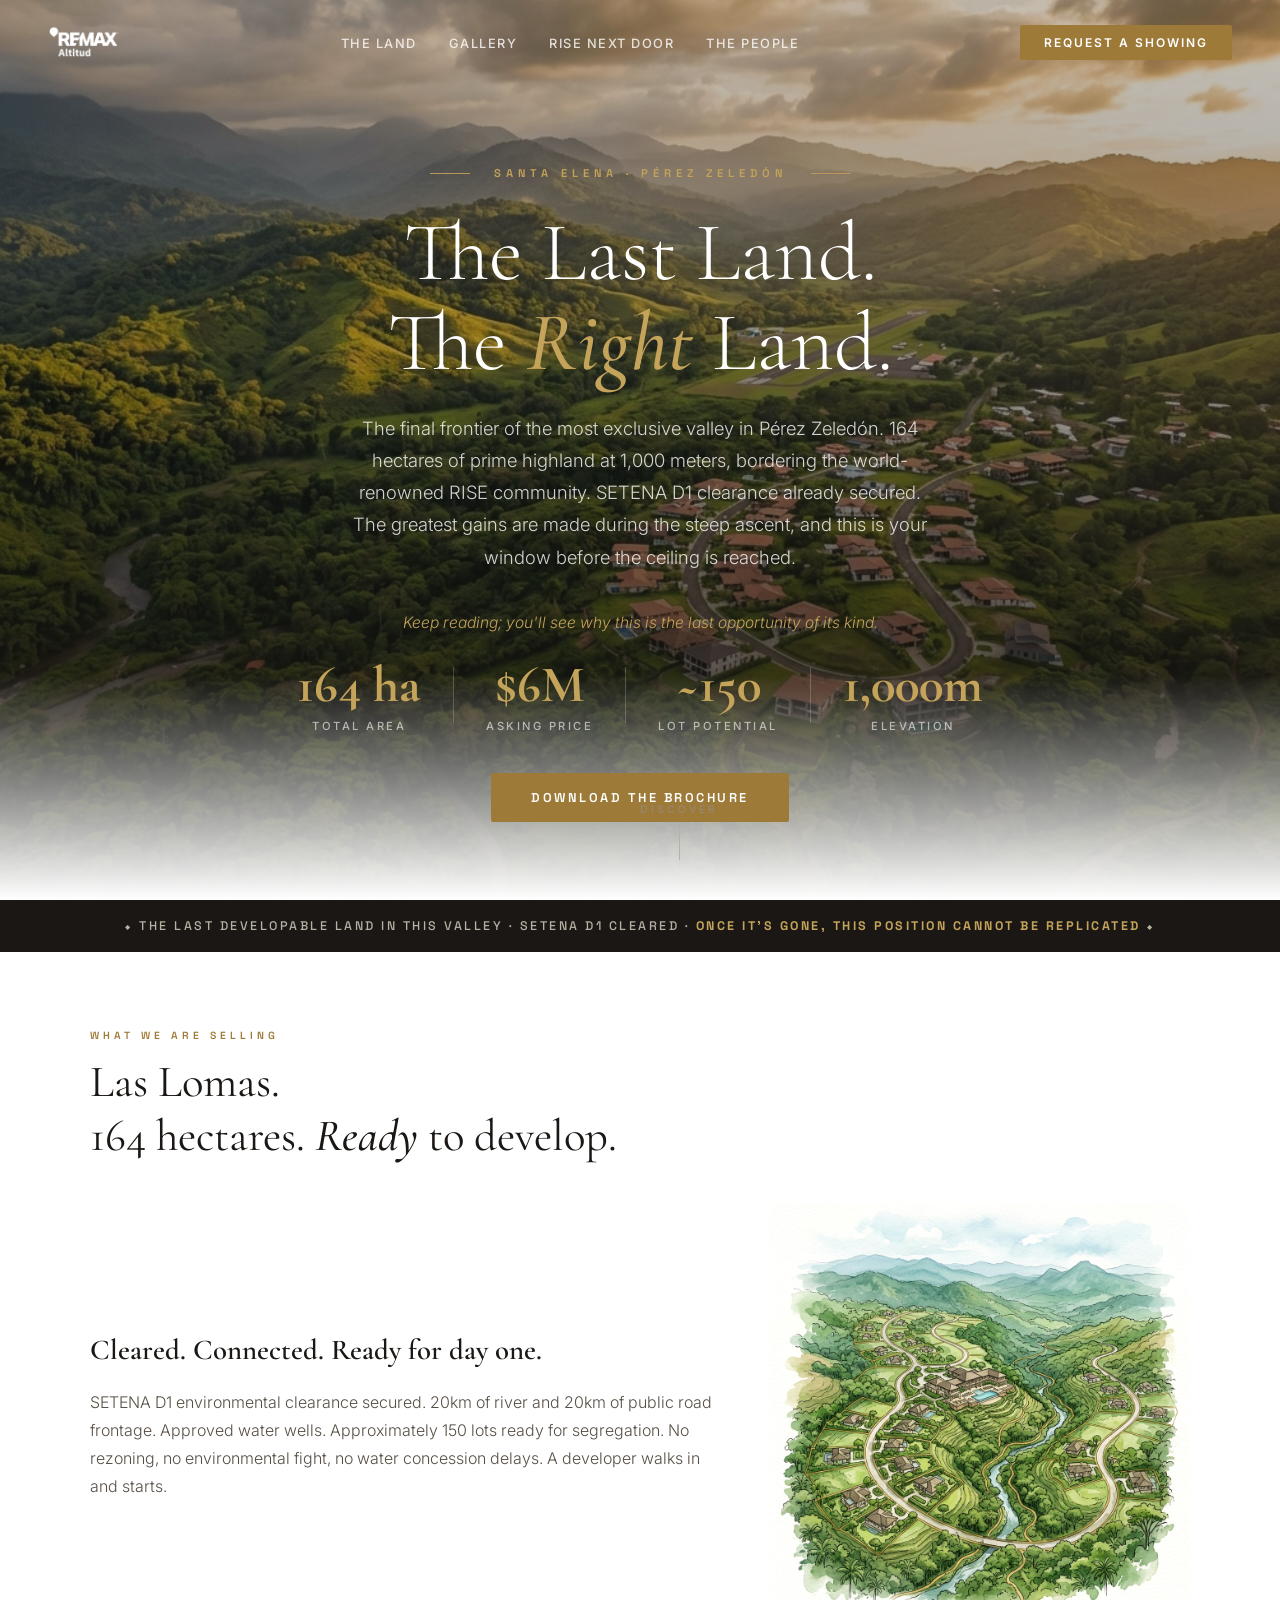
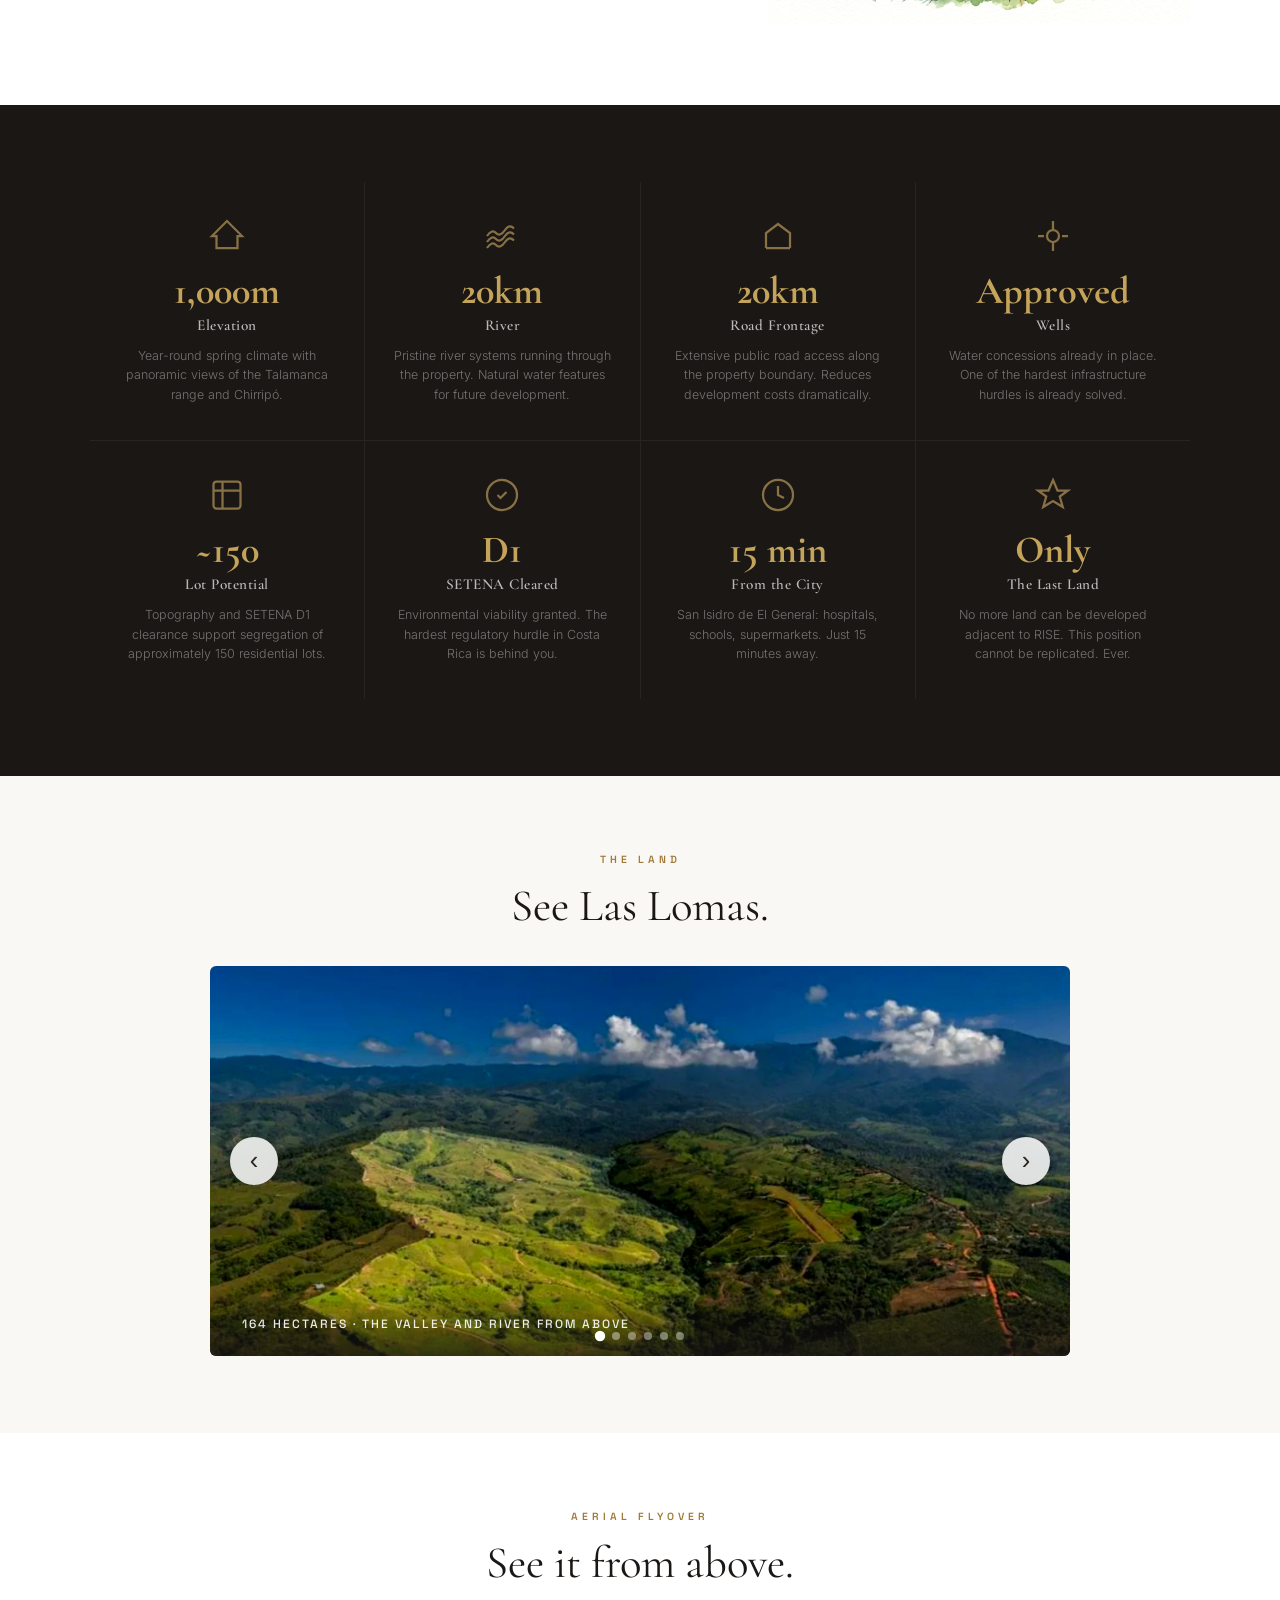
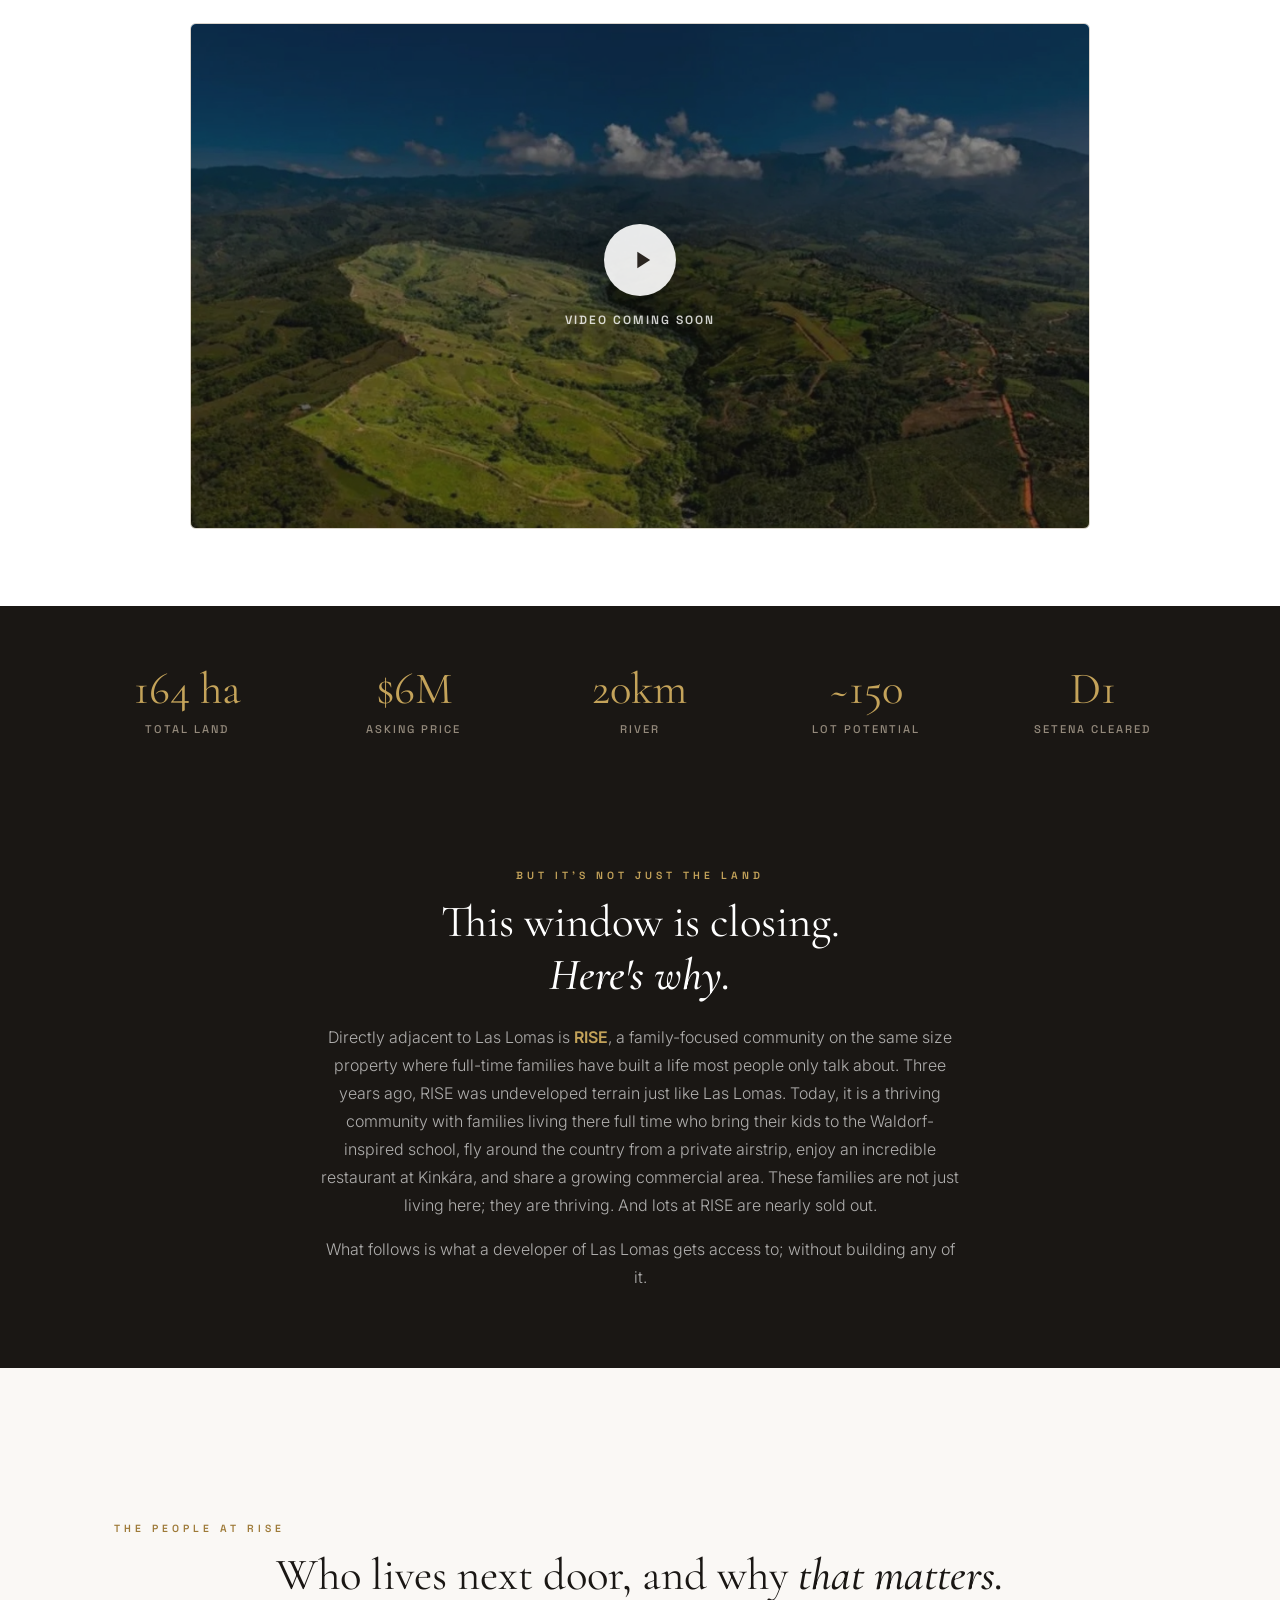
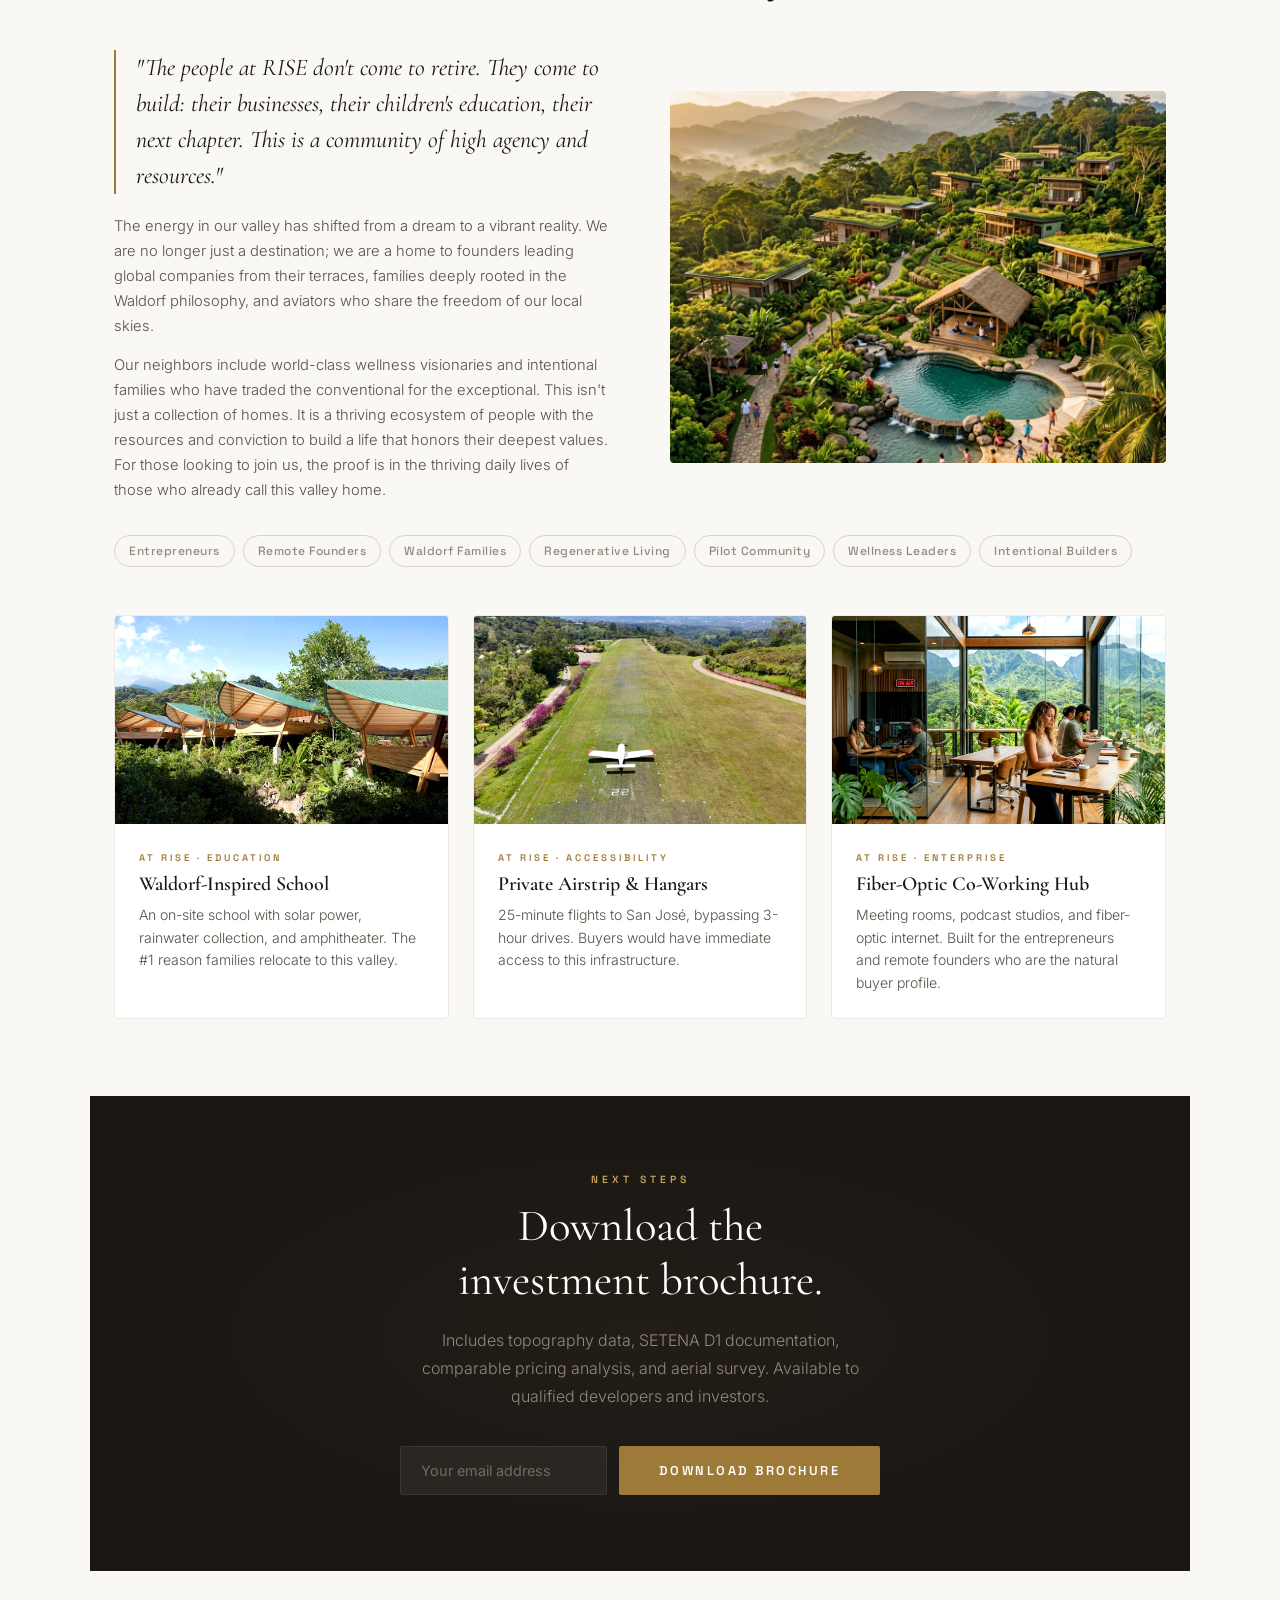
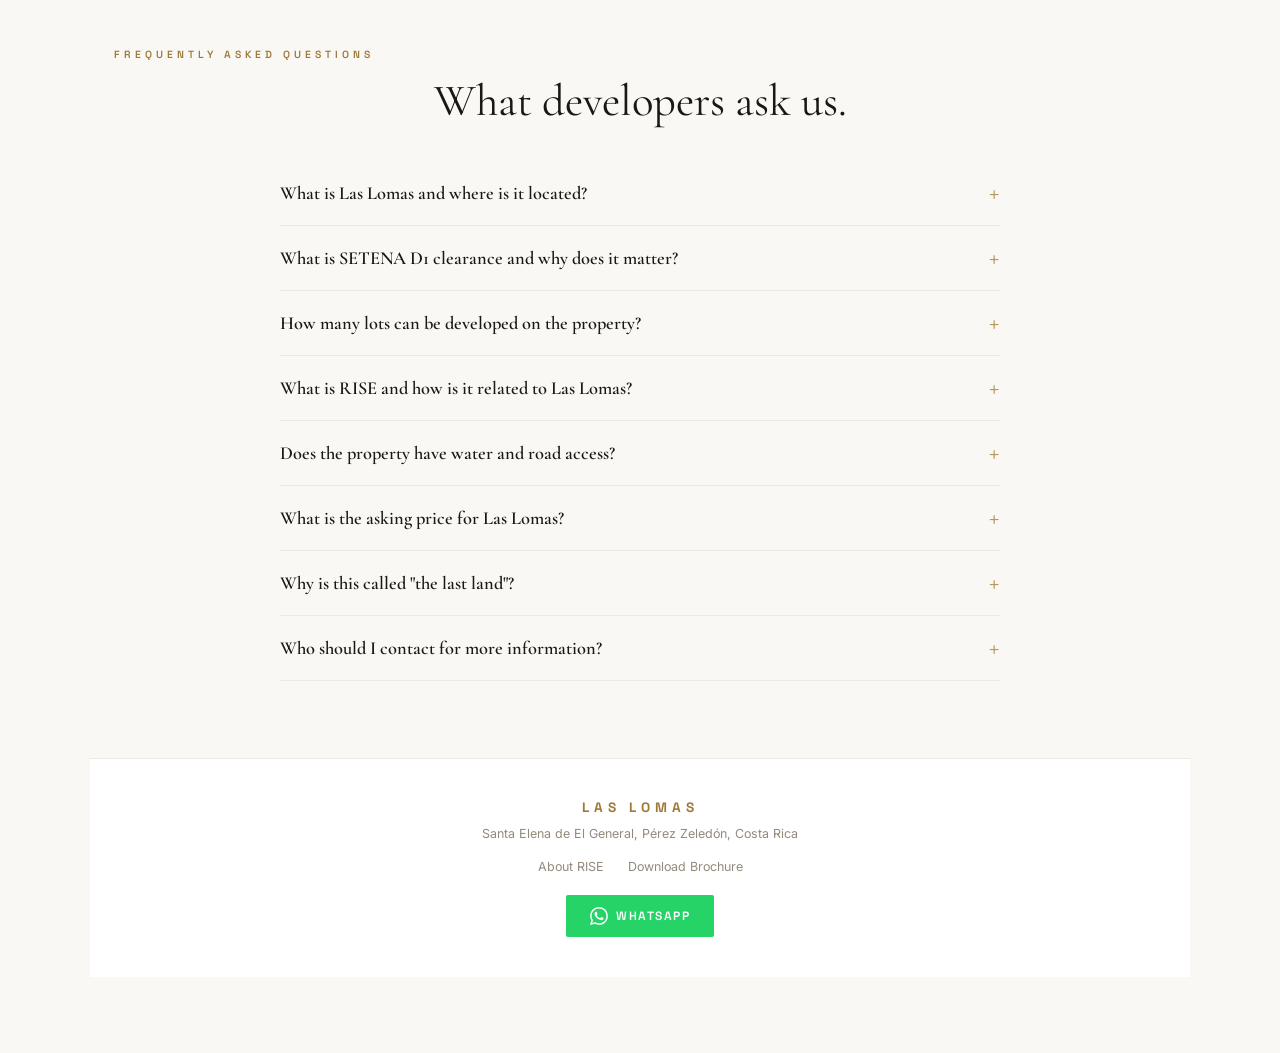
==== commit 19abed4b: "Add FAQ section with schema, fix nav overlap, replace em-dashes with semicolons" ====
--- a/index.html
+++ b/index.html
@@ -33,7 +33,7 @@
         The Last Land.<br>The <em>Right</em> Land.
       </h1>
       <p class="hero-subtitle">
-        The final frontier of the most exclusive valley in Pérez Zeledón. 164 hectares of prime highland at 1,000 meters, bordering the world-renowned RISE community. SETENA D1 clearance already secured. The greatest gains are made during the steep ascent, and this is your window before the ceiling is reached.<br><br><em style="color:var(--gold-light); font-size:.85em;">Keep reading — and you'll see why this is the last opportunity of its kind.</em>
+        The final frontier of the most exclusive valley in Pérez Zeledón. 164 hectares of prime highland at 1,000 meters, bordering the world-renowned RISE community. SETENA D1 clearance already secured. The greatest gains are made during the steep ascent, and this is your window before the ceiling is reached.<br><br><em style="color:var(--gold-light); font-size:.85em;">Keep reading; you'll see why this is the last opportunity of its kind.</em>
       </p>
       <div class="hero-details">
         <div class="hero-detail">
@@ -240,10 +240,10 @@
       <div class="section-tag reveal">But It's Not Just the Land</div>
       <h2 class="section-title reveal" style="margin:0 auto;">This window is closing.<br><em>Here's why.</em></h2>
       <p class="section-subtitle reveal" style="max-width:640px; margin:20px auto 0;">
-        Directly adjacent to Las Lomas is <strong>RISE</strong>, a family-focused community on the same size property where full-time families have built a life most people only talk about. Three years ago, RISE was undeveloped terrain just like Las Lomas. Today, it is a thriving community with families living there full time who bring their kids to the Waldorf-inspired school, fly around the country from a private airstrip, enjoy an incredible restaurant at Kinkára, and share a growing commercial area. These families are not just living here — they are thriving. And lots at RISE are nearly sold out.
+        Directly adjacent to Las Lomas is <strong>RISE</strong>, a family-focused community on the same size property where full-time families have built a life most people only talk about. Three years ago, RISE was undeveloped terrain just like Las Lomas. Today, it is a thriving community with families living there full time who bring their kids to the Waldorf-inspired school, fly around the country from a private airstrip, enjoy an incredible restaurant at Kinkára, and share a growing commercial area. These families are not just living here; they are thriving. And lots at RISE are nearly sold out.
       </p>
       <p class="section-subtitle reveal" style="max-width:640px; margin:16px auto 0;">
-        What follows is what a developer of Las Lomas gets access to — without building any of it.
+        What follows is what a developer of Las Lomas gets access to; without building any of it.
       </p>
     </div>
   </section>
@@ -327,10 +327,49 @@
         <input type="email" class="cta-input" placeholder="Your email address" required id="contact-email">
         <button type="submit" class="btn-primary">Download Brochure</button>
       </form>
-      <p class="cta-disclaimer reveal">
-        Santa Elena, Pérez Zeledón · $6,000,000 USD<br>
-        Listed exclusively with <strong>RE/MAX Altitud</strong> · Pérez Zeledón, Costa Rica
-      </p>
+    </div>
+  </section>
+
+  <!-- ═══ FAQs ═══ -->
+  <section class="section faq-section" id="faq">
+    <div class="section-inner">
+      <div class="section-tag reveal">Frequently Asked Questions</div>
+      <h2 class="section-title reveal" style="text-align:center;">What developers ask us.</h2>
+
+      <div class="faq-list">
+        <details class="faq-item reveal">
+          <summary class="faq-question">What is Las Lomas and where is it located?</summary>
+          <p class="faq-answer">Las Lomas is a 164-hectare finca (approximately 405 acres) located in Santa Elena, Pérez Zeledón, Costa Rica. The property sits at 1,000 meters above sea level in the southern highlands, just 15 minutes from San Isidro de El General and at the foot of Chirripó, the country's highest peak.</p>
+        </details>
+        <details class="faq-item reveal">
+          <summary class="faq-question">What is SETENA D1 clearance and why does it matter?</summary>
+          <p class="faq-answer">SETENA is Costa Rica's environmental review body. A D1 classification means the property has already passed the most rigorous environmental viability assessment. This is typically the longest and most expensive regulatory hurdle in Costa Rican land development. With D1 clearance secured, a developer can proceed directly to planning and construction.</p>
+        </details>
+        <details class="faq-item reveal">
+          <summary class="faq-question">How many lots can be developed on the property?</summary>
+          <p class="faq-answer">The land's topography and existing SETENA D1 environmental clearance support the segregation of approximately 150 individual residential lots, making it ideal for a phased community development.</p>
+        </details>
+        <details class="faq-item reveal">
+          <summary class="faq-question">What is RISE and how is it related to Las Lomas?</summary>
+          <p class="faq-answer">RISE is a family-focused intentional community of approximately 400 acres located directly adjacent to Las Lomas. It is home to full-time families, a Waldorf-inspired school, a private airstrip, Kinkára luxury retreat center, and a fiber-optic co-working hub. Las Lomas borders RISE, giving a future developer immediate access to this established infrastructure and buyer demand.</p>
+        </details>
+        <details class="faq-item reveal">
+          <summary class="faq-question">Does the property have water and road access?</summary>
+          <p class="faq-answer">Yes. Las Lomas has 20 kilometers of river running through the property, approved water well concessions already in place, and 20 kilometers of public road frontage along its boundary. These are among the most difficult and costly infrastructure elements to secure in Costa Rica.</p>
+        </details>
+        <details class="faq-item reveal">
+          <summary class="faq-question">What is the asking price for Las Lomas?</summary>
+          <p class="faq-answer">The property is offered at $6,000,000 USD. Given the 164-hectare size, existing SETENA D1 clearance, water concessions, road frontage, and adjacency to the RISE community, this represents a unique opportunity for developers seeking pre-approved land in Costa Rica's most desirable highland region.</p>
+        </details>
+        <details class="faq-item reveal">
+          <summary class="faq-question">Why is this called "the last land"?</summary>
+          <p class="faq-answer">The geography of this valley means no additional land of this scale can be developed adjacent to RISE. Las Lomas is the only remaining property with the size, elevation, and proximity to benefit from the existing community infrastructure. Once acquired, this position cannot be replicated.</p>
+        </details>
+        <details class="faq-item reveal">
+          <summary class="faq-question">Who should I contact for more information?</summary>
+          <p class="faq-answer">For inquiries, brochure requests, or to schedule a property visit, contact Alejandra Castro at RE/MAX Altitud. Email: acastro@remax-altitud.cr or WhatsApp: +506 6217 0977. We work exclusively with qualified developers and investors.</p>
+        </details>
+      </div>
     </div>
   </section>
 
@@ -349,6 +388,23 @@
       </a>
     </div>
   </footer>
+
+  <!-- FAQ Schema for SEO -->
+  <script type="application/ld+json">
+  {
+    "@context": "https://schema.org",
+    "@type": "FAQPage",
+    "mainEntity": [
+      {"@type":"Question","name":"What is Las Lomas and where is it located?","acceptedAnswer":{"@type":"Answer","text":"Las Lomas is a 164-hectare finca located in Santa Elena, Pérez Zeledón, Costa Rica, sitting at 1,000 meters above sea level, 15 minutes from San Isidro de El General."}},
+      {"@type":"Question","name":"What is SETENA D1 clearance?","acceptedAnswer":{"@type":"Answer","text":"SETENA D1 is Costa Rica's highest environmental viability classification, meaning the property has already passed the most rigorous regulatory review for development."}},
+      {"@type":"Question","name":"How many lots can be developed?","acceptedAnswer":{"@type":"Answer","text":"Approximately 150 individual residential lots based on the land's topography and existing SETENA D1 clearance."}},
+      {"@type":"Question","name":"What is RISE?","acceptedAnswer":{"@type":"Answer","text":"RISE is a family-focused intentional community directly adjacent to Las Lomas, featuring a Waldorf school, private airstrip, Kinkára retreat center, and co-working hub."}},
+      {"@type":"Question","name":"What is the asking price?","acceptedAnswer":{"@type":"Answer","text":"Las Lomas is offered at $6,000,000 USD for the full 164-hectare property."}},
+      {"@type":"Question","name":"Why is this the last land?","acceptedAnswer":{"@type":"Answer","text":"The valley geography means no additional land of this scale can be developed adjacent to RISE. Once acquired, this position cannot be replicated."}},
+      {"@type":"Question","name":"Who should I contact?","acceptedAnswer":{"@type":"Answer","text":"Contact Alejandra Castro at RE/MAX Altitud: acastro@remax-altitud.cr or WhatsApp +506 6217 0977."}}
+    ]
+  }
+  </script>
 
   <script>
     const nav = document.getElementById('main-nav');
--- a/styles.css
+++ b/styles.css
@@ -69,7 +69,7 @@
   position:absolute; inset:0;
   background:linear-gradient(to bottom, rgba(26,23,20,.25) 0%, rgba(26,23,20,.4) 40%, rgba(26,23,20,.7) 75%, var(--white) 100%);
 }
-.hero-content { position:relative; z-index:2; text-align:center; max-width:850px; padding:0 24px; }
+.hero-content { position:relative; z-index:2; text-align:center; max-width:850px; padding:80px 24px 0; }
 .hero-tag {
   display:inline-flex; align-items:center; gap:12px;
   font-family:'Space Grotesk',sans-serif; font-size:.7rem; font-weight:600;
@@ -436,6 +436,29 @@
 }
 .btn-whatsapp:hover { background:#1DA851; transform:translateY(-1px); }
 .btn-whatsapp svg { width:18px; height:18px; fill:currentColor; }
+
+/* ── FAQ ── */
+.faq-section { background:var(--cream); }
+.faq-list { max-width:720px; margin:32px auto 0; }
+.faq-item {
+  border-bottom:1px solid var(--warm-gray-100); overflow:hidden;
+}
+.faq-question {
+  padding:20px 0; cursor:pointer; list-style:none;
+  font-family:'Cormorant Garamond',serif; font-size:1.15rem; font-weight:600;
+  color:var(--text-heading); display:flex; align-items:center; justify-content:space-between;
+  transition:color .3s;
+}
+.faq-question:hover { color:var(--gold); }
+.faq-question::after {
+  content:'+'; font-family:'Inter',sans-serif; font-size:1.2rem; font-weight:300;
+  color:var(--gold-muted); transition:transform .3s;
+}
+.faq-item[open] .faq-question::after { content:'−'; }
+.faq-question::-webkit-details-marker { display:none; }
+.faq-answer {
+  padding:0 0 20px; color:var(--text-body); font-size:.9rem; line-height:1.7; font-weight:300;
+}
 
 /* ── Animations ── */
 @keyframes fadeInUp { from { opacity:0; transform:translateY(24px); } to { opacity:1; transform:translateY(0); } }
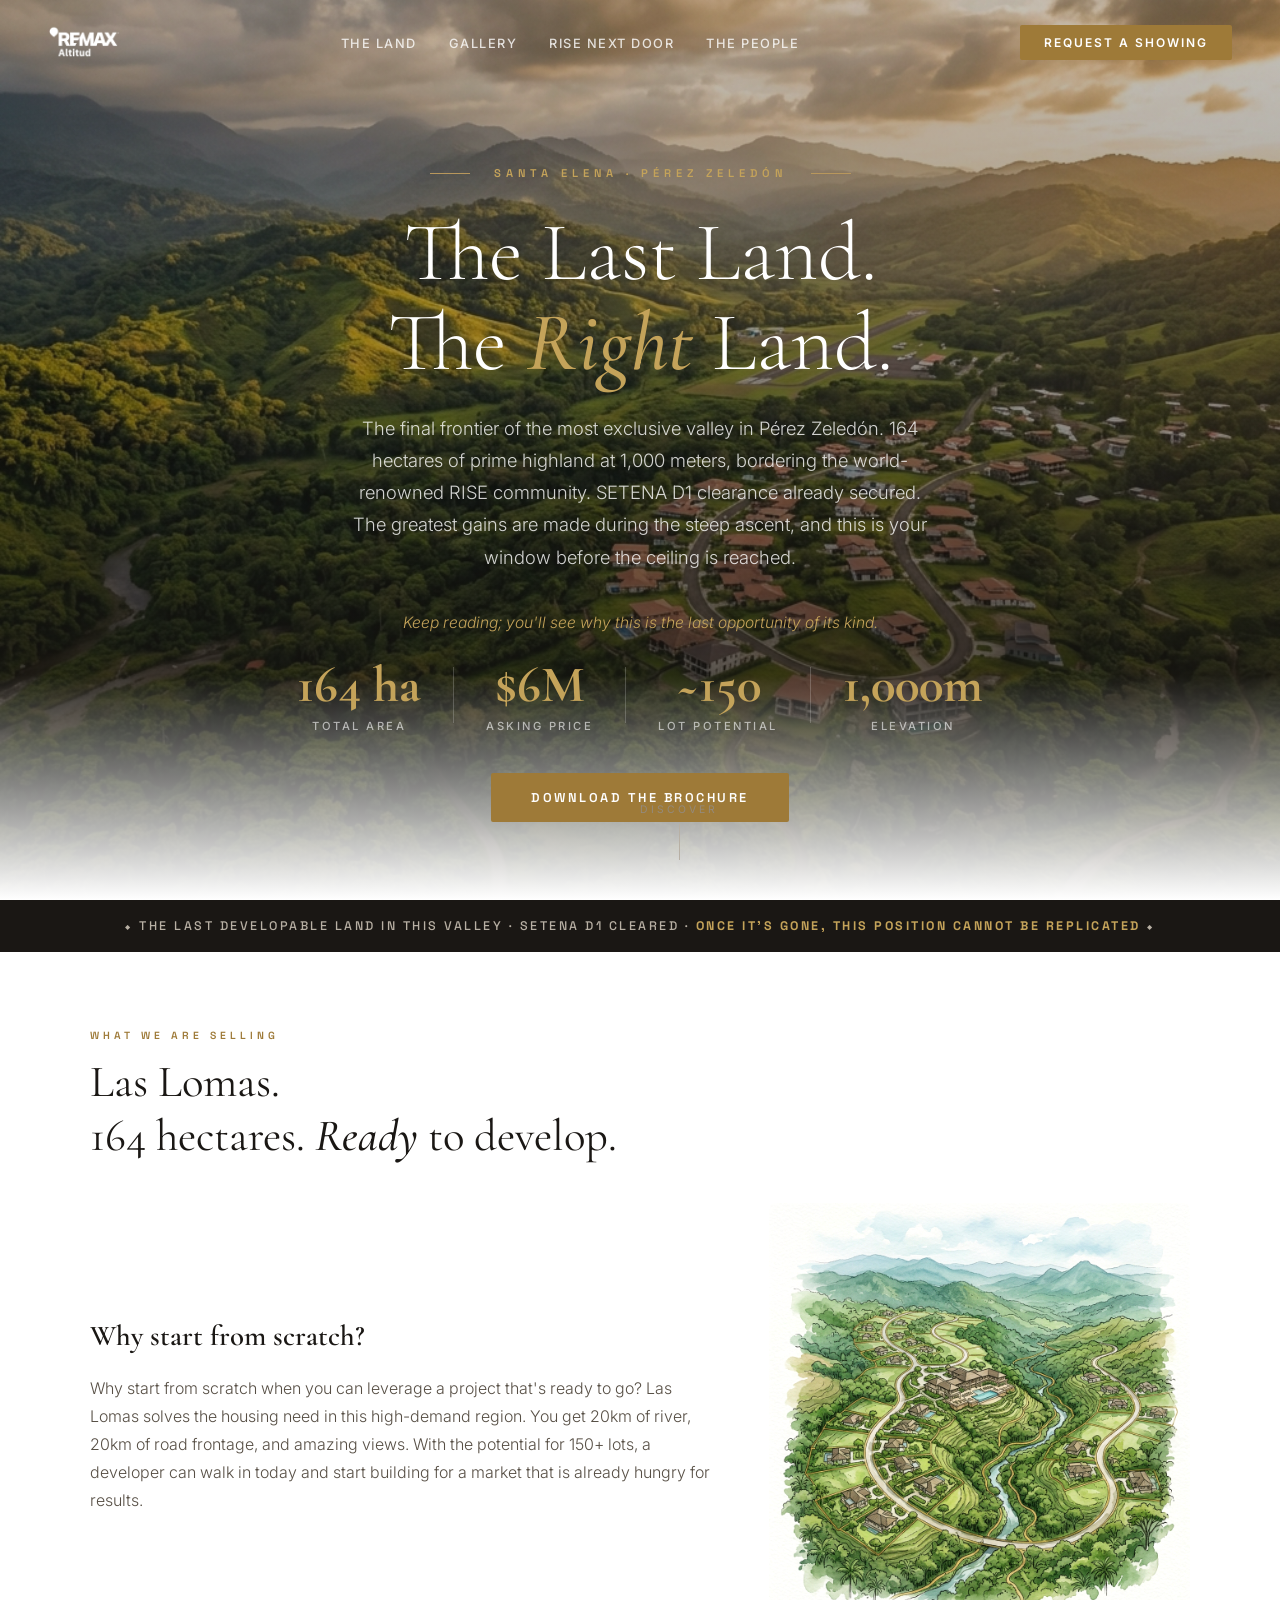
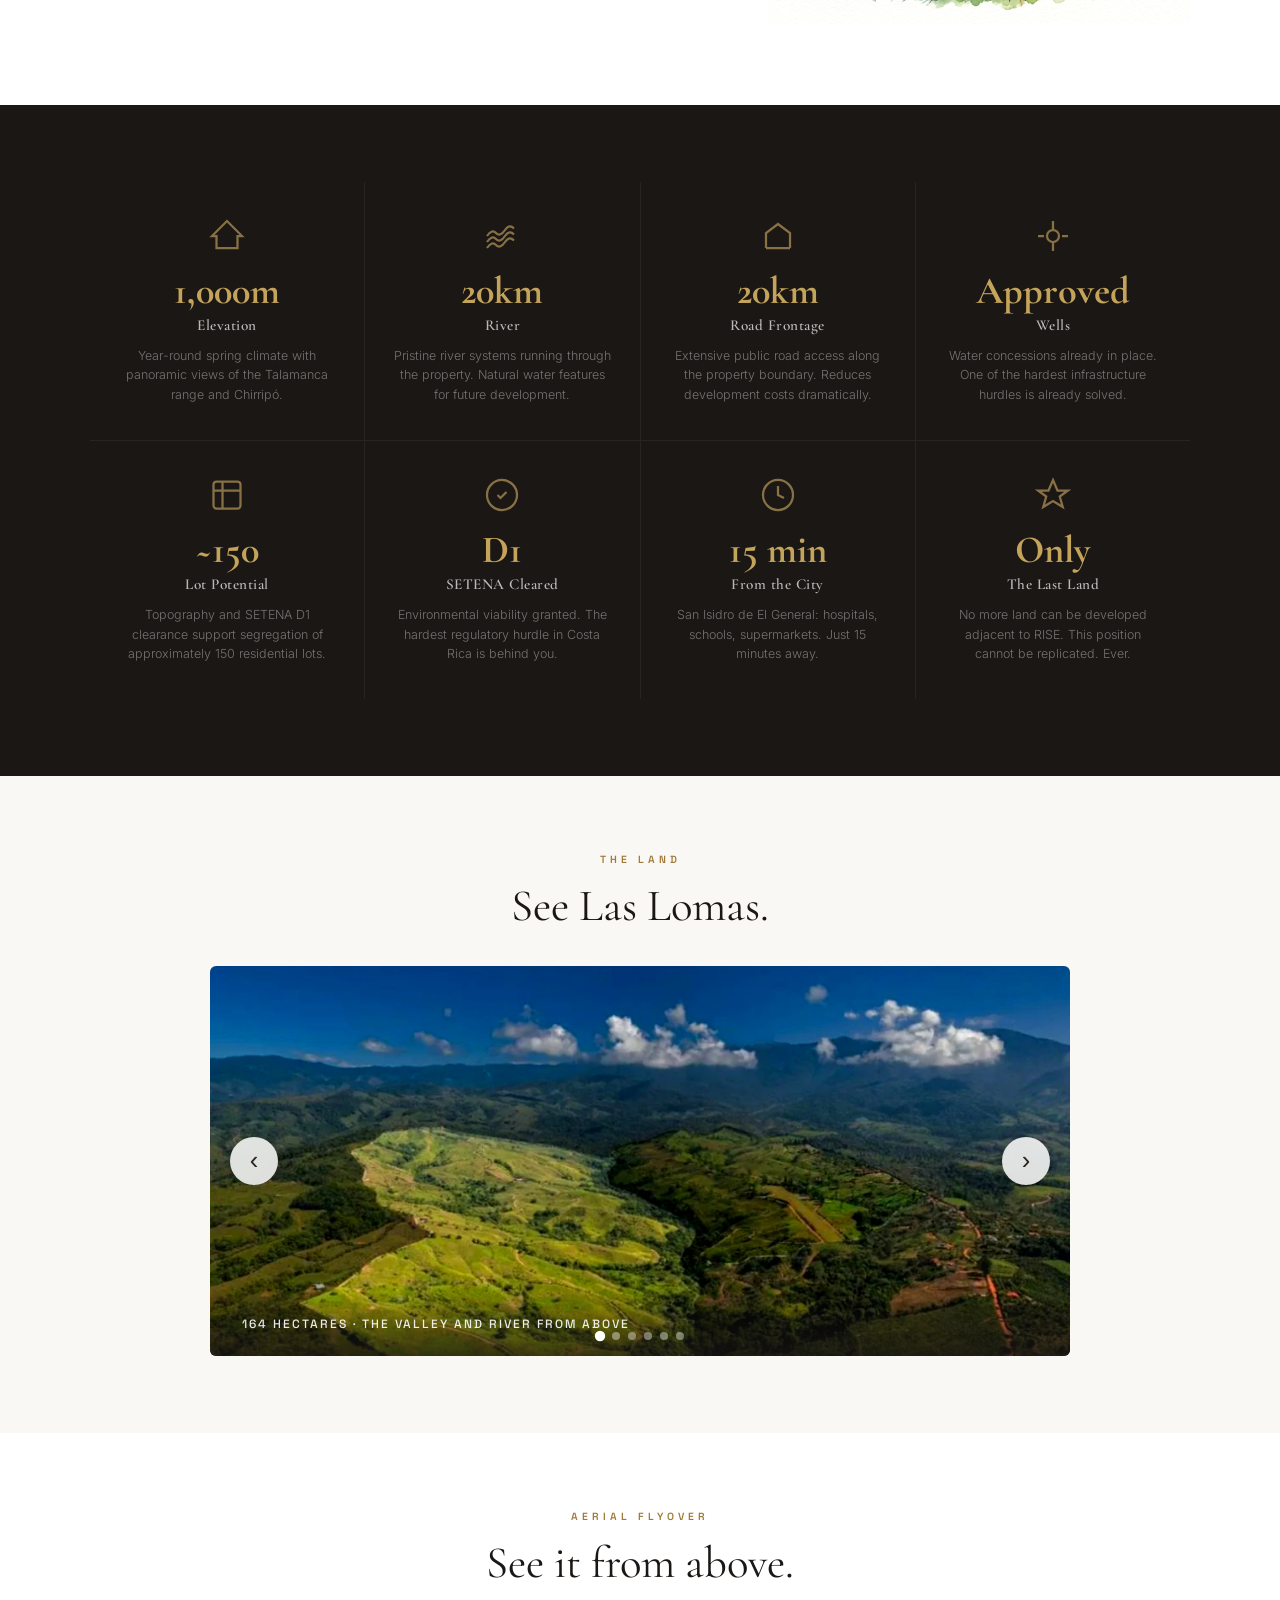
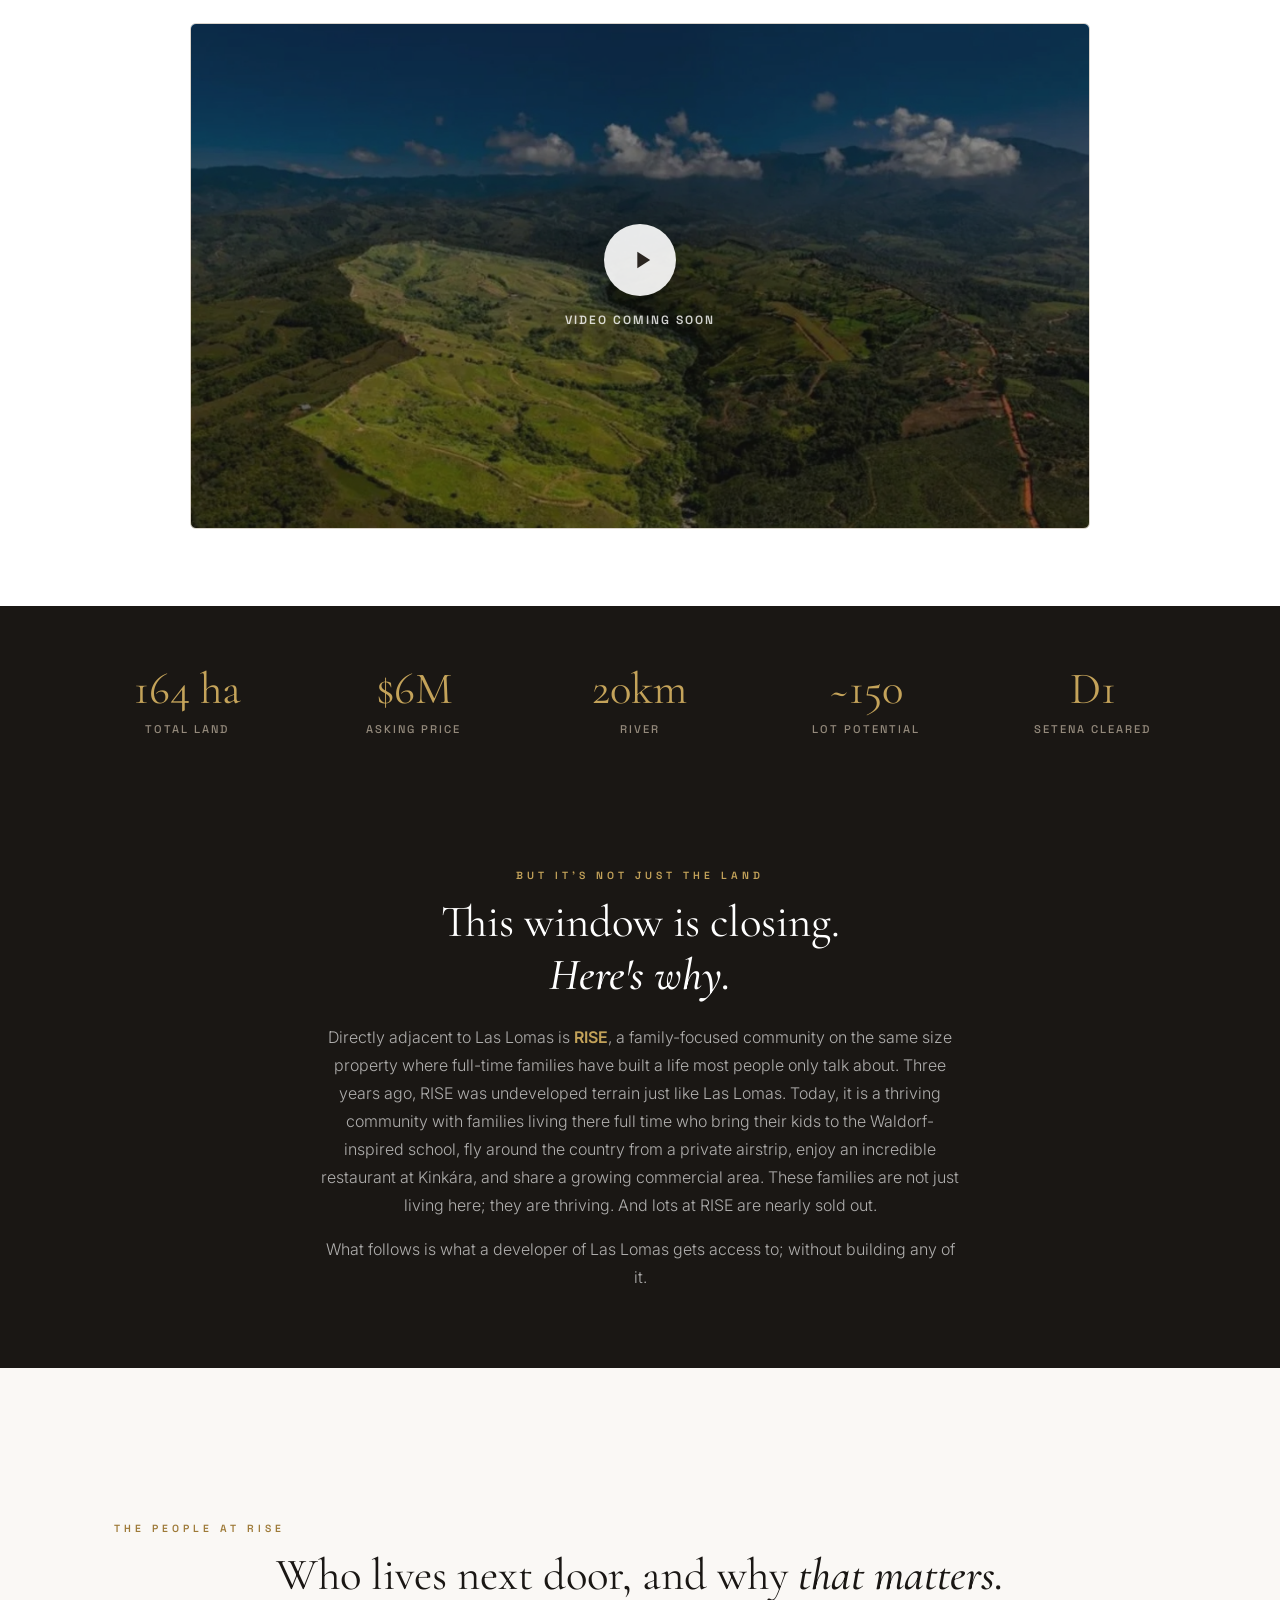
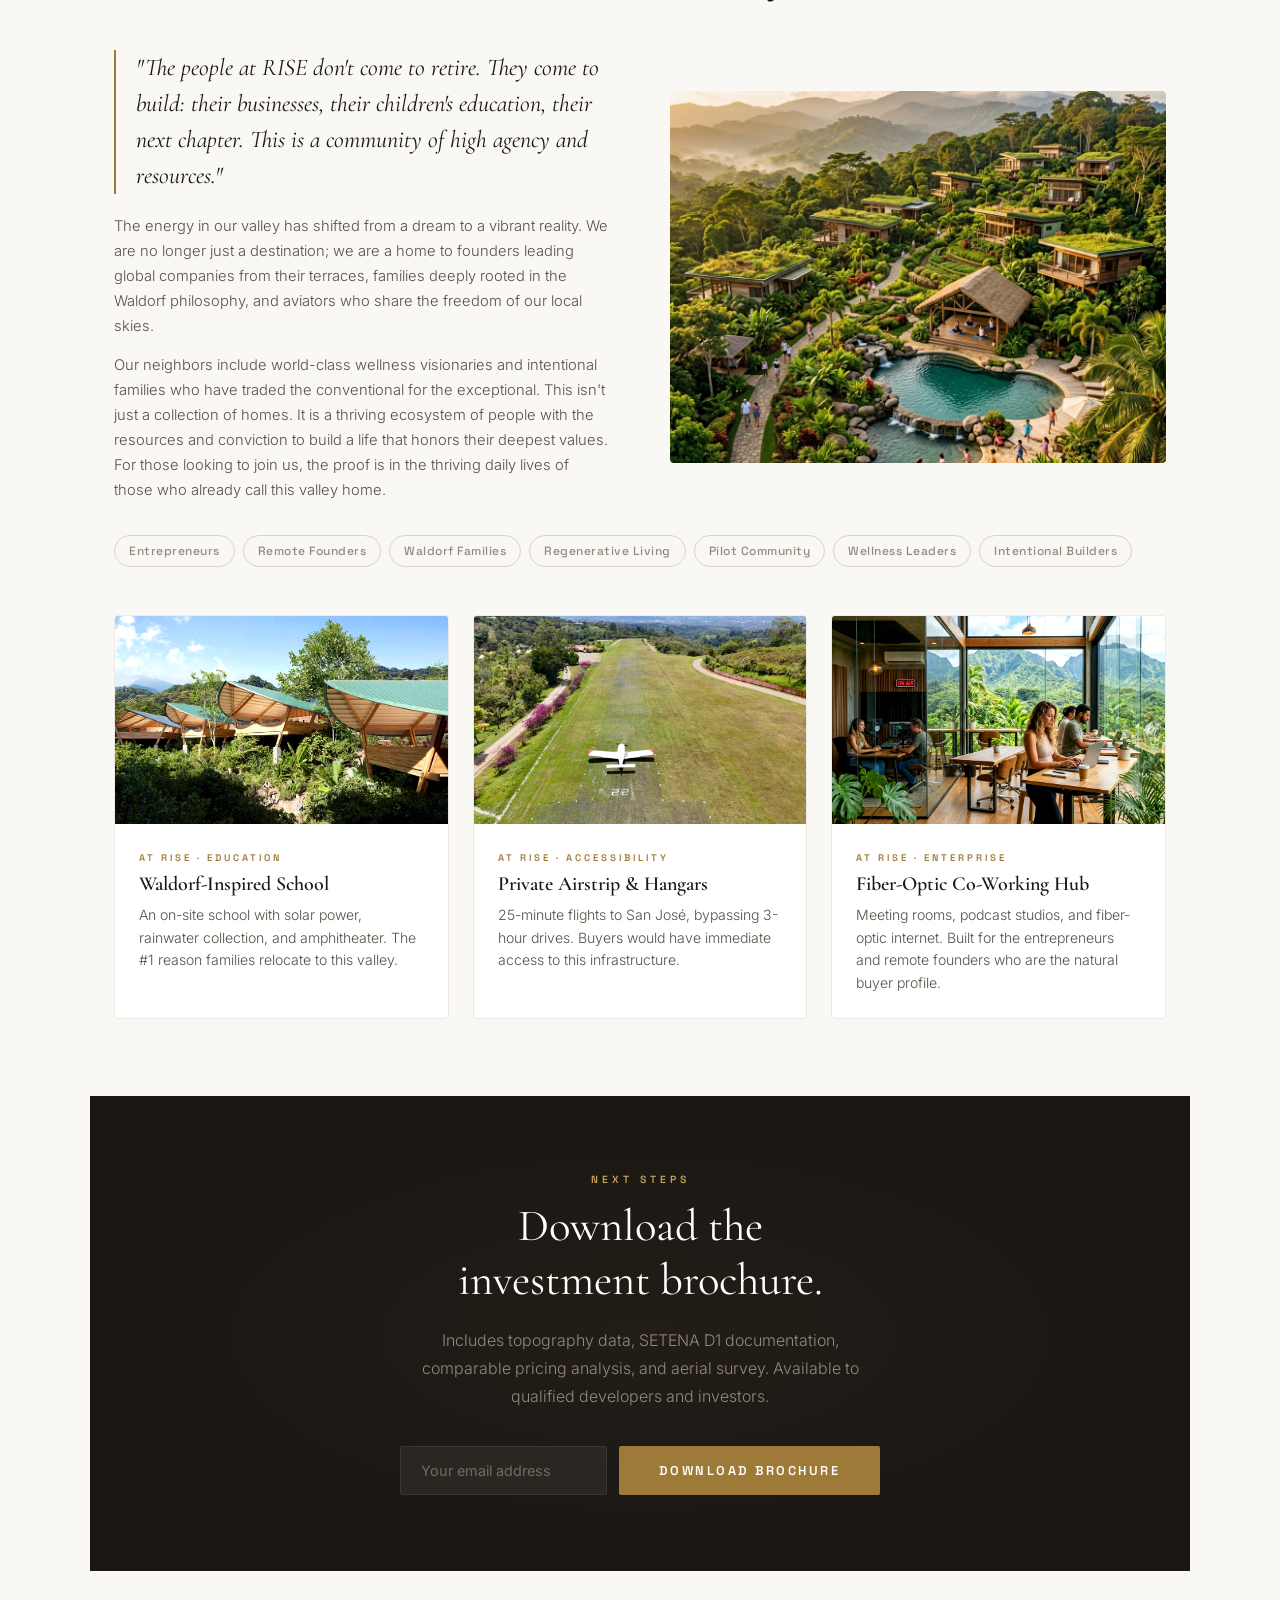
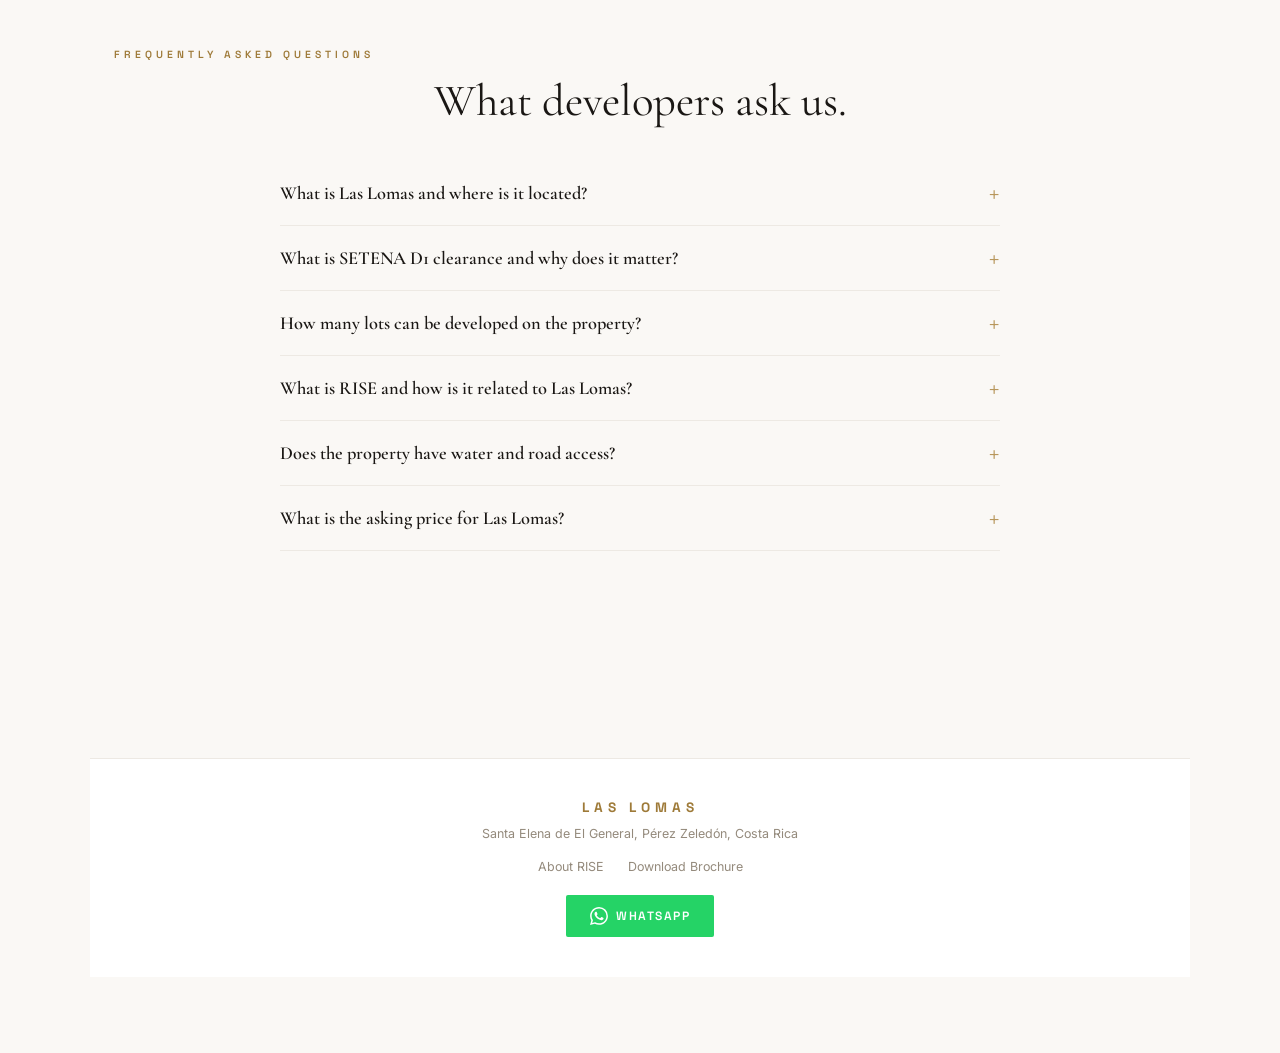
==== commit 8e4bfafd: "Property text: demand-driven copy, why start from scratch" ====
--- a/index.html
+++ b/index.html
@@ -83,9 +83,9 @@
 
       <div class="property-grid">
         <div class="property-text">
-          <h3 class="property-text-heading reveal">Cleared. Connected. Ready for day one.</h3>
+          <h3 class="property-text-heading reveal">Why start from scratch?</h3>
           <p class="section-subtitle reveal" style="max-width:100%;">
-            SETENA D1 environmental clearance secured. 20km of river and 20km of public road frontage. Approved water wells. Approximately 150 lots ready for segregation. No rezoning, no environmental fight, no water concession delays. A developer walks in and starts.
+            Why start from scratch when you can leverage a project that's ready to go? Las Lomas solves the housing need in this high-demand region. You get 20km of river, 20km of road frontage, and amazing views. With the potential for 150+ lots, a developer can walk in today and start building for a market that is already hungry for results.
           </p>
         </div>
         <div class="property-visual reveal">
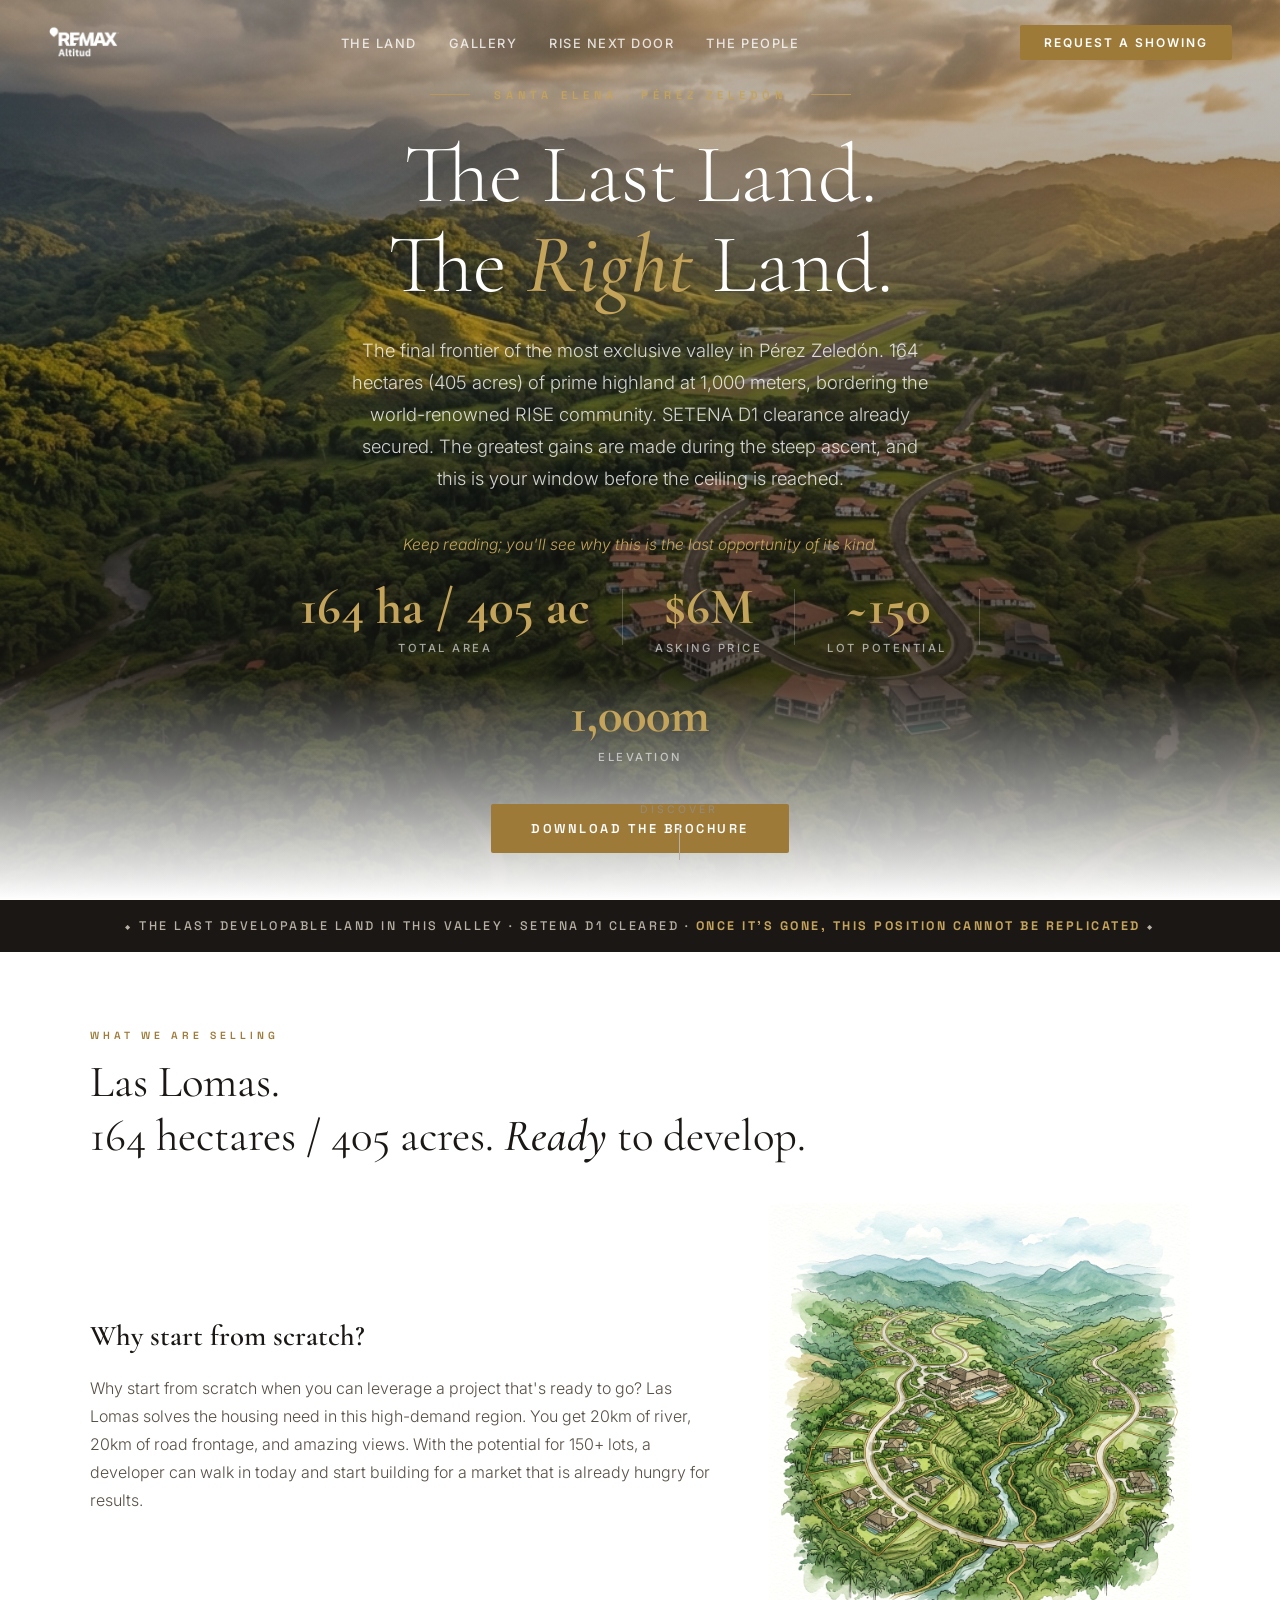
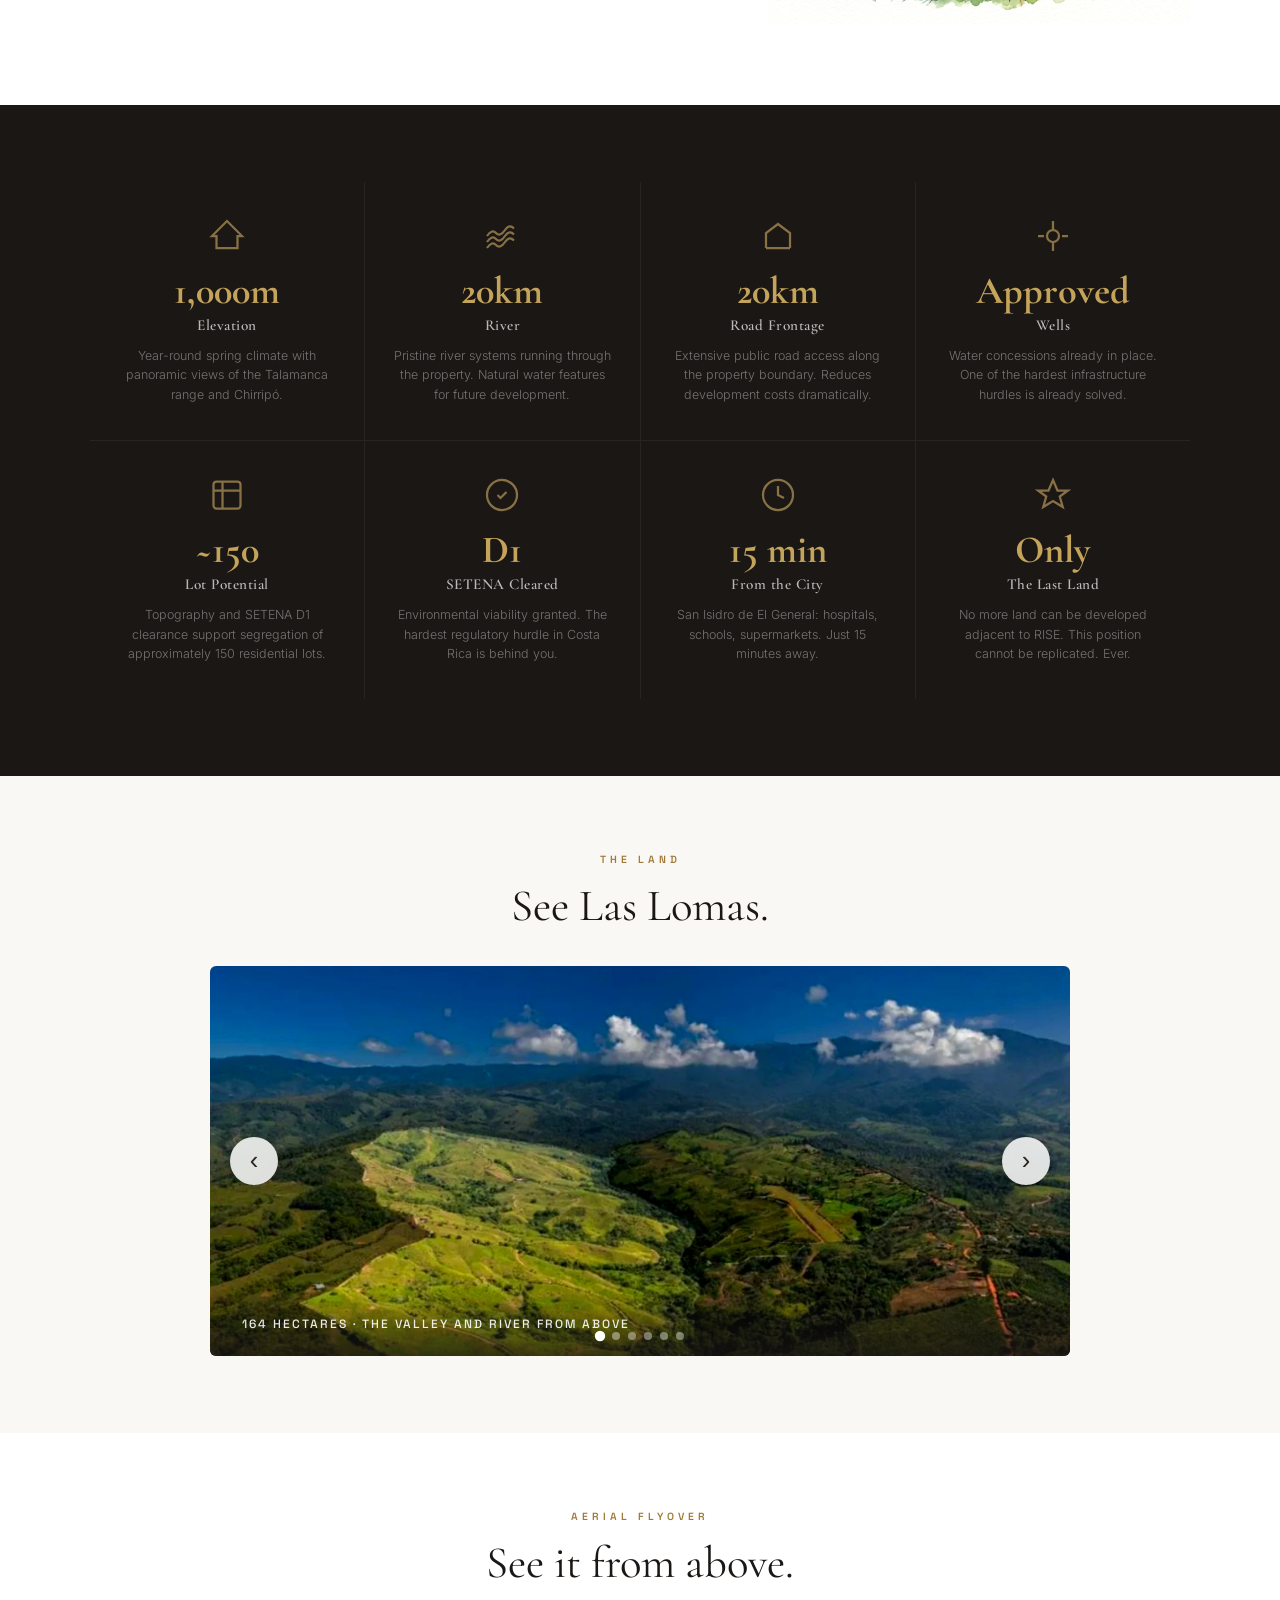
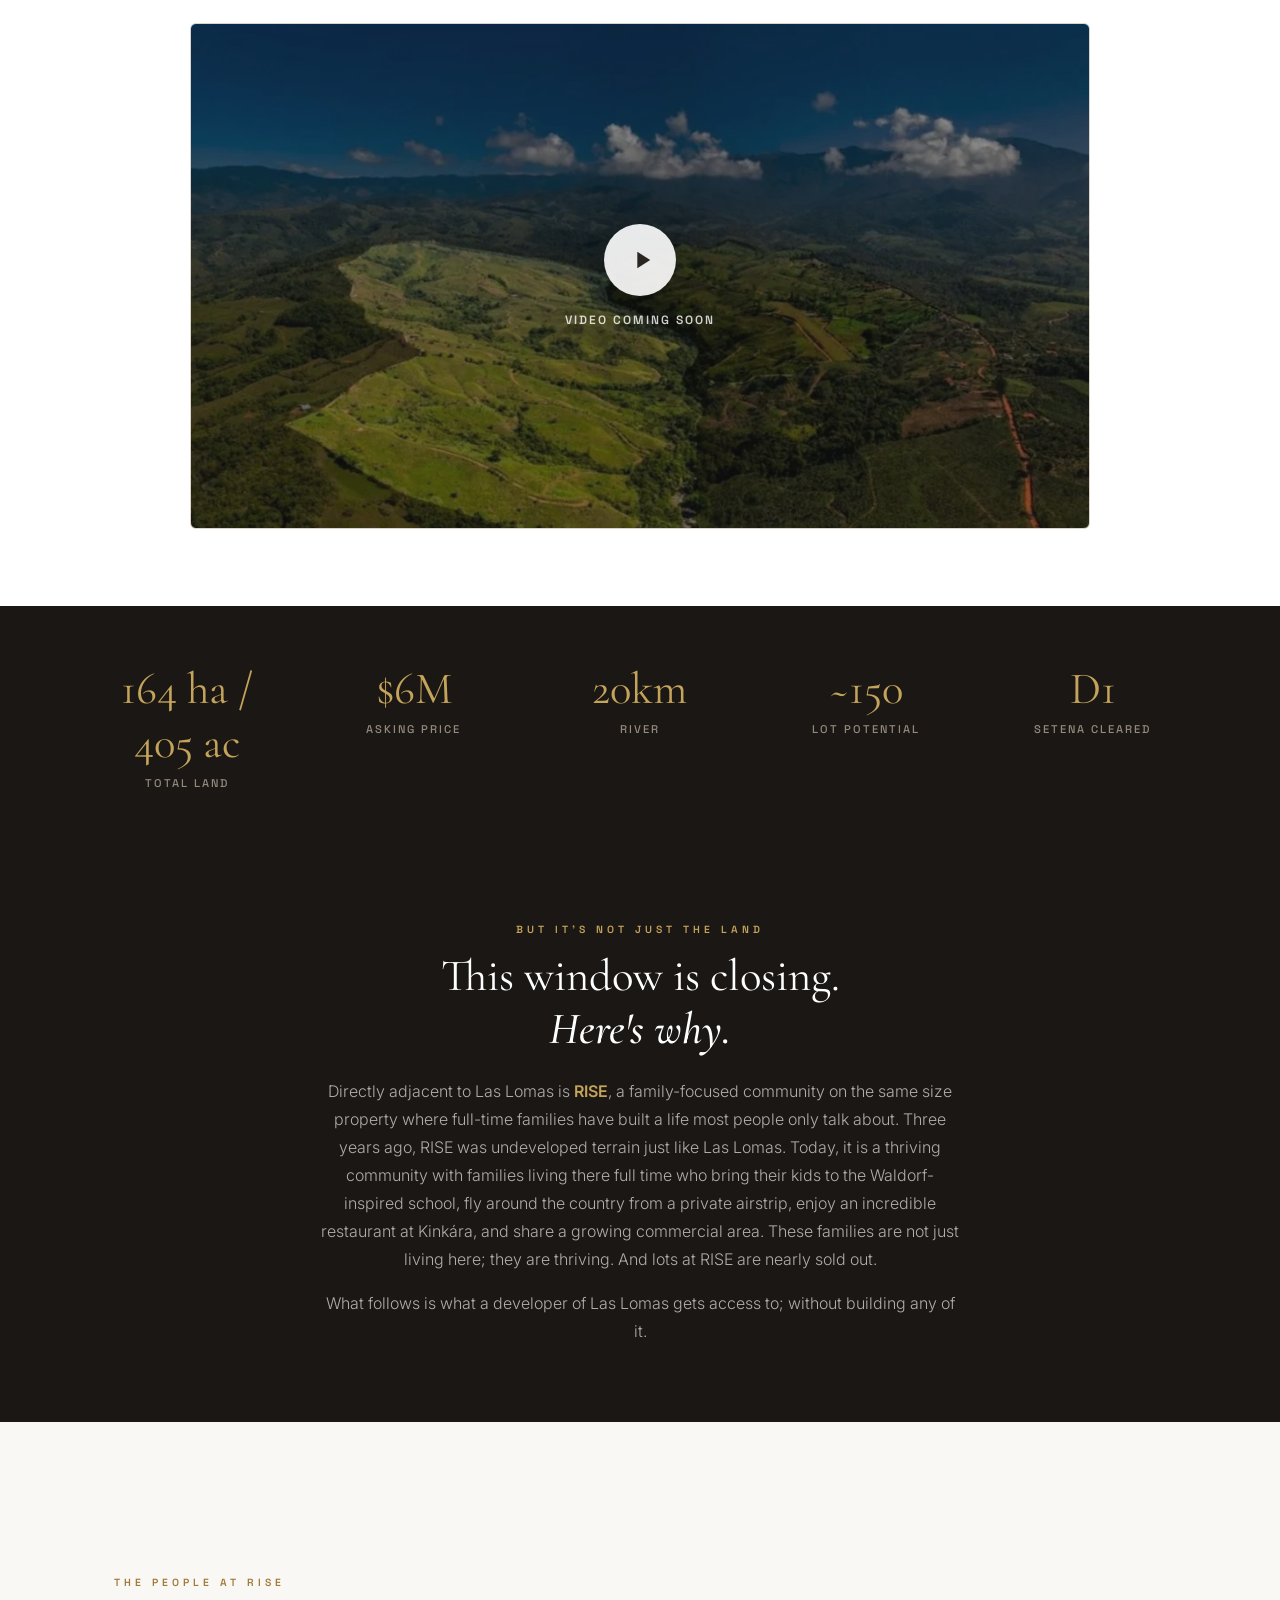
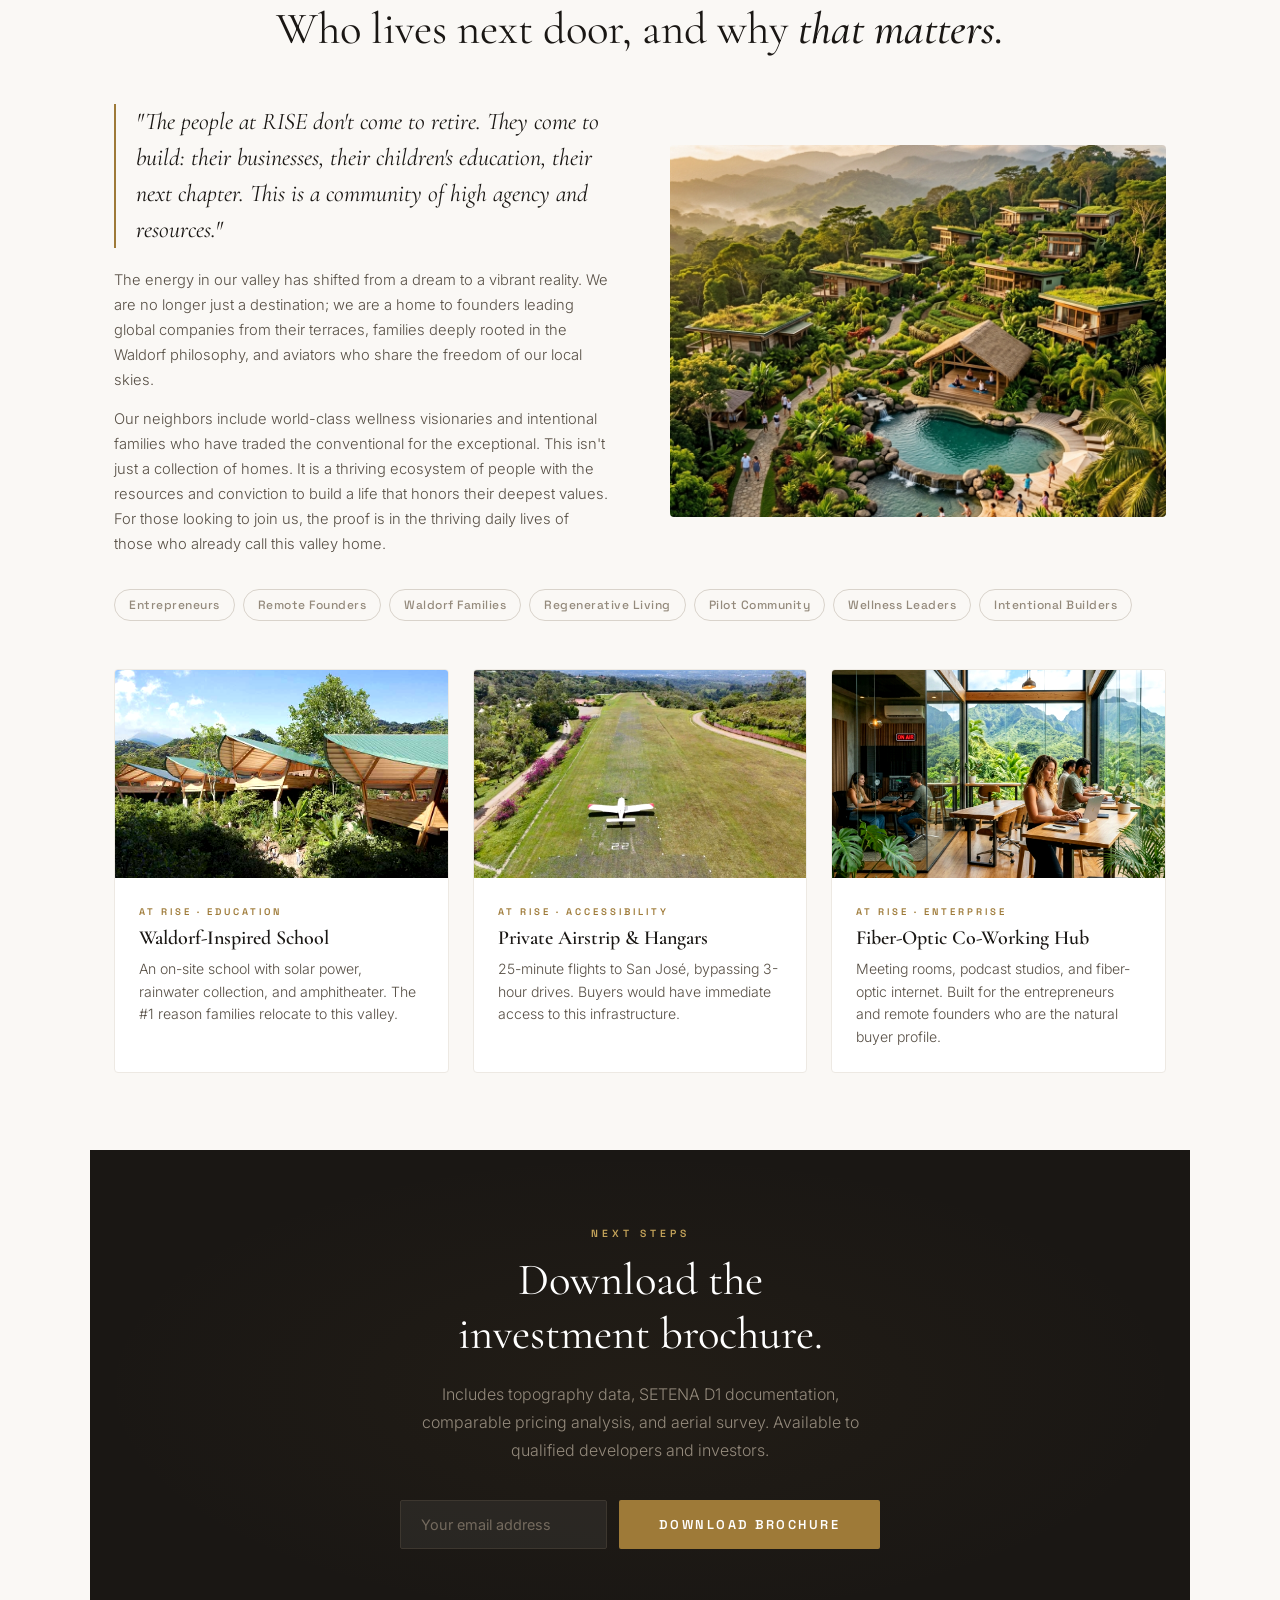
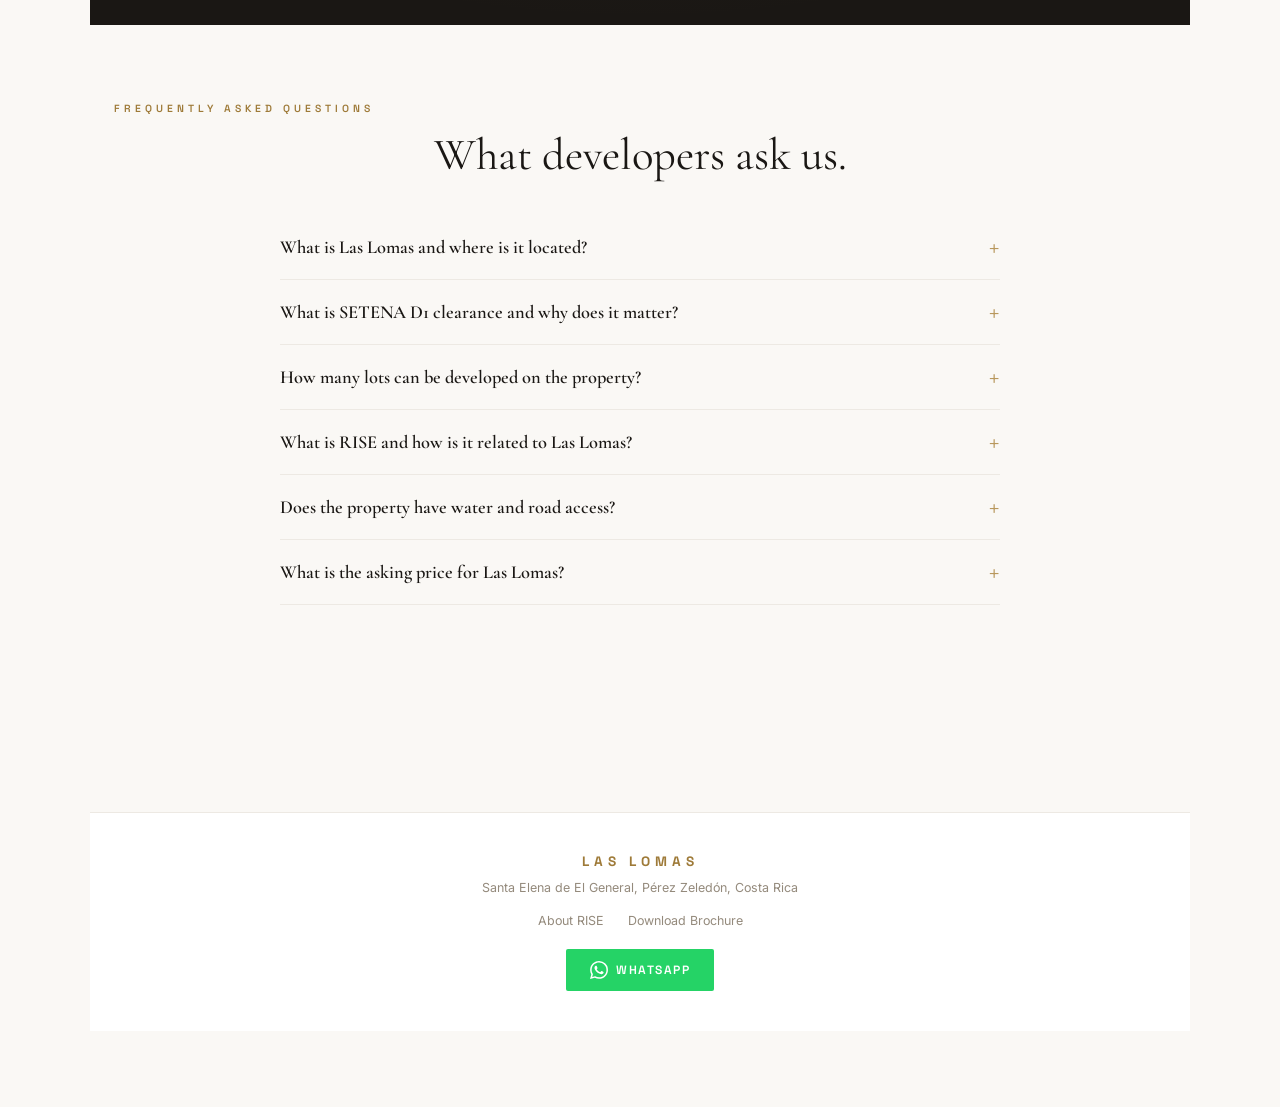
==== commit c8ec2ace: "Add acre equivalents to all hectare mentions" ====
--- a/index.html
+++ b/index.html
@@ -33,11 +33,11 @@
         The Last Land.<br>The <em>Right</em> Land.
       </h1>
       <p class="hero-subtitle">
-        The final frontier of the most exclusive valley in Pérez Zeledón. 164 hectares of prime highland at 1,000 meters, bordering the world-renowned RISE community. SETENA D1 clearance already secured. The greatest gains are made during the steep ascent, and this is your window before the ceiling is reached.<br><br><em style="color:var(--gold-light); font-size:.85em;">Keep reading; you'll see why this is the last opportunity of its kind.</em>
+        The final frontier of the most exclusive valley in Pérez Zeledón. 164 hectares (405 acres) of prime highland at 1,000 meters, bordering the world-renowned RISE community. SETENA D1 clearance already secured. The greatest gains are made during the steep ascent, and this is your window before the ceiling is reached.<br><br><em style="color:var(--gold-light); font-size:.85em;">Keep reading; you'll see why this is the last opportunity of its kind.</em>
       </p>
       <div class="hero-details">
         <div class="hero-detail">
-          <div class="hero-detail-value">164 ha</div>
+          <div class="hero-detail-value">164 ha / 405 ac</div>
           <div class="hero-detail-label">Total Area</div>
         </div>
         <div class="hero-divider"></div>
@@ -79,7 +79,7 @@
   <section class="section property-section" id="property">
     <div class="section-inner">
       <div class="section-tag reveal">What We Are Selling</div>
-      <h2 class="section-title reveal">Las Lomas.<br>164 hectares. <em>Ready</em> to develop.</h2>
+      <h2 class="section-title reveal">Las Lomas.<br>164 hectares / 405 acres. <em>Ready</em> to develop.</h2>
 
       <div class="property-grid">
         <div class="property-text">
@@ -208,7 +208,7 @@
   <div class="stats-bar">
     <div class="stats-grid">
       <div class="reveal">
-        <div class="stat-number">164 ha</div>
+        <div class="stat-number">164 ha / 405 ac</div>
         <div class="stat-label">Total Land</div>
       </div>
       <div class="reveal">
--- a/styles.css
+++ b/styles.css
@@ -110,7 +110,7 @@
 }
 .hero-actions {
   display:flex; gap:16px; justify-content:center; flex-wrap:wrap;
-  animation:fadeInUp 1s ease .9s both;
+  animation:fadeInUp 1s ease .9s both; margin-bottom:48px;
 }
 .btn-primary {
   background:var(--gold); color:var(--white);
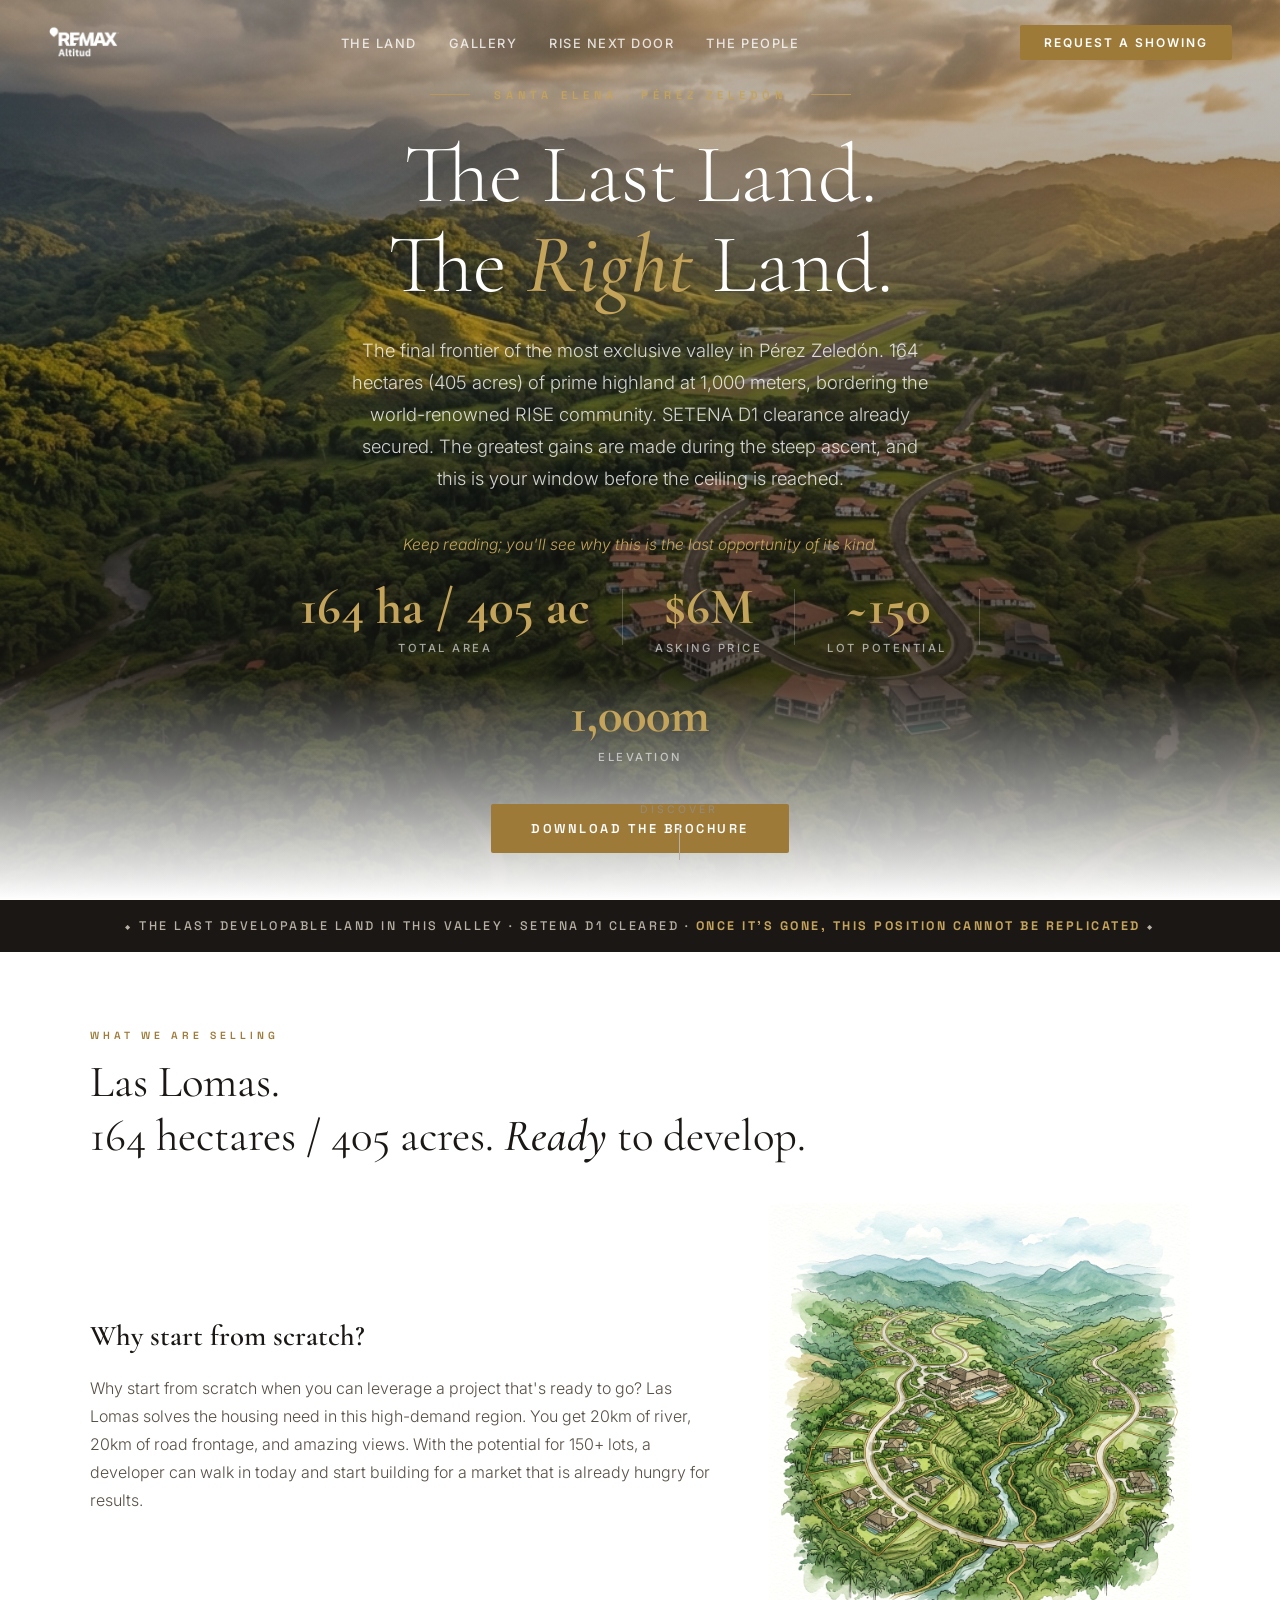
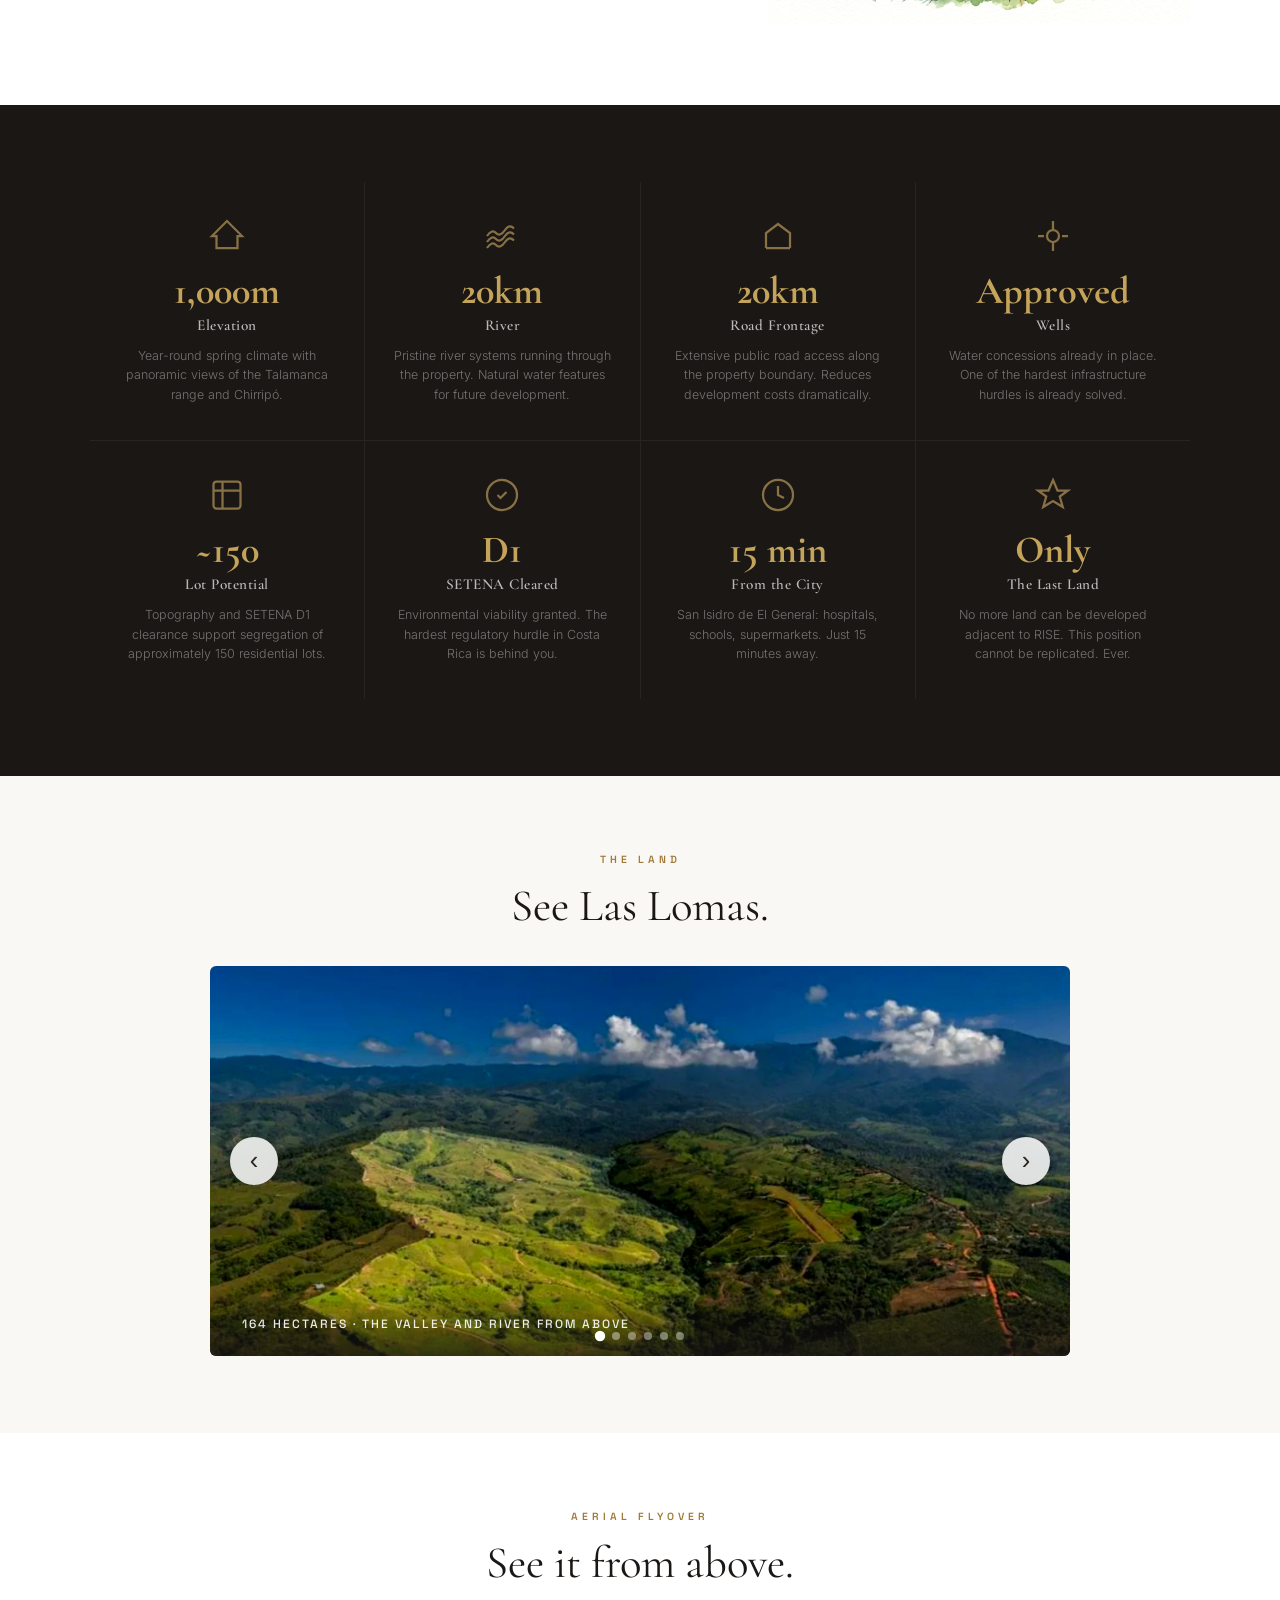
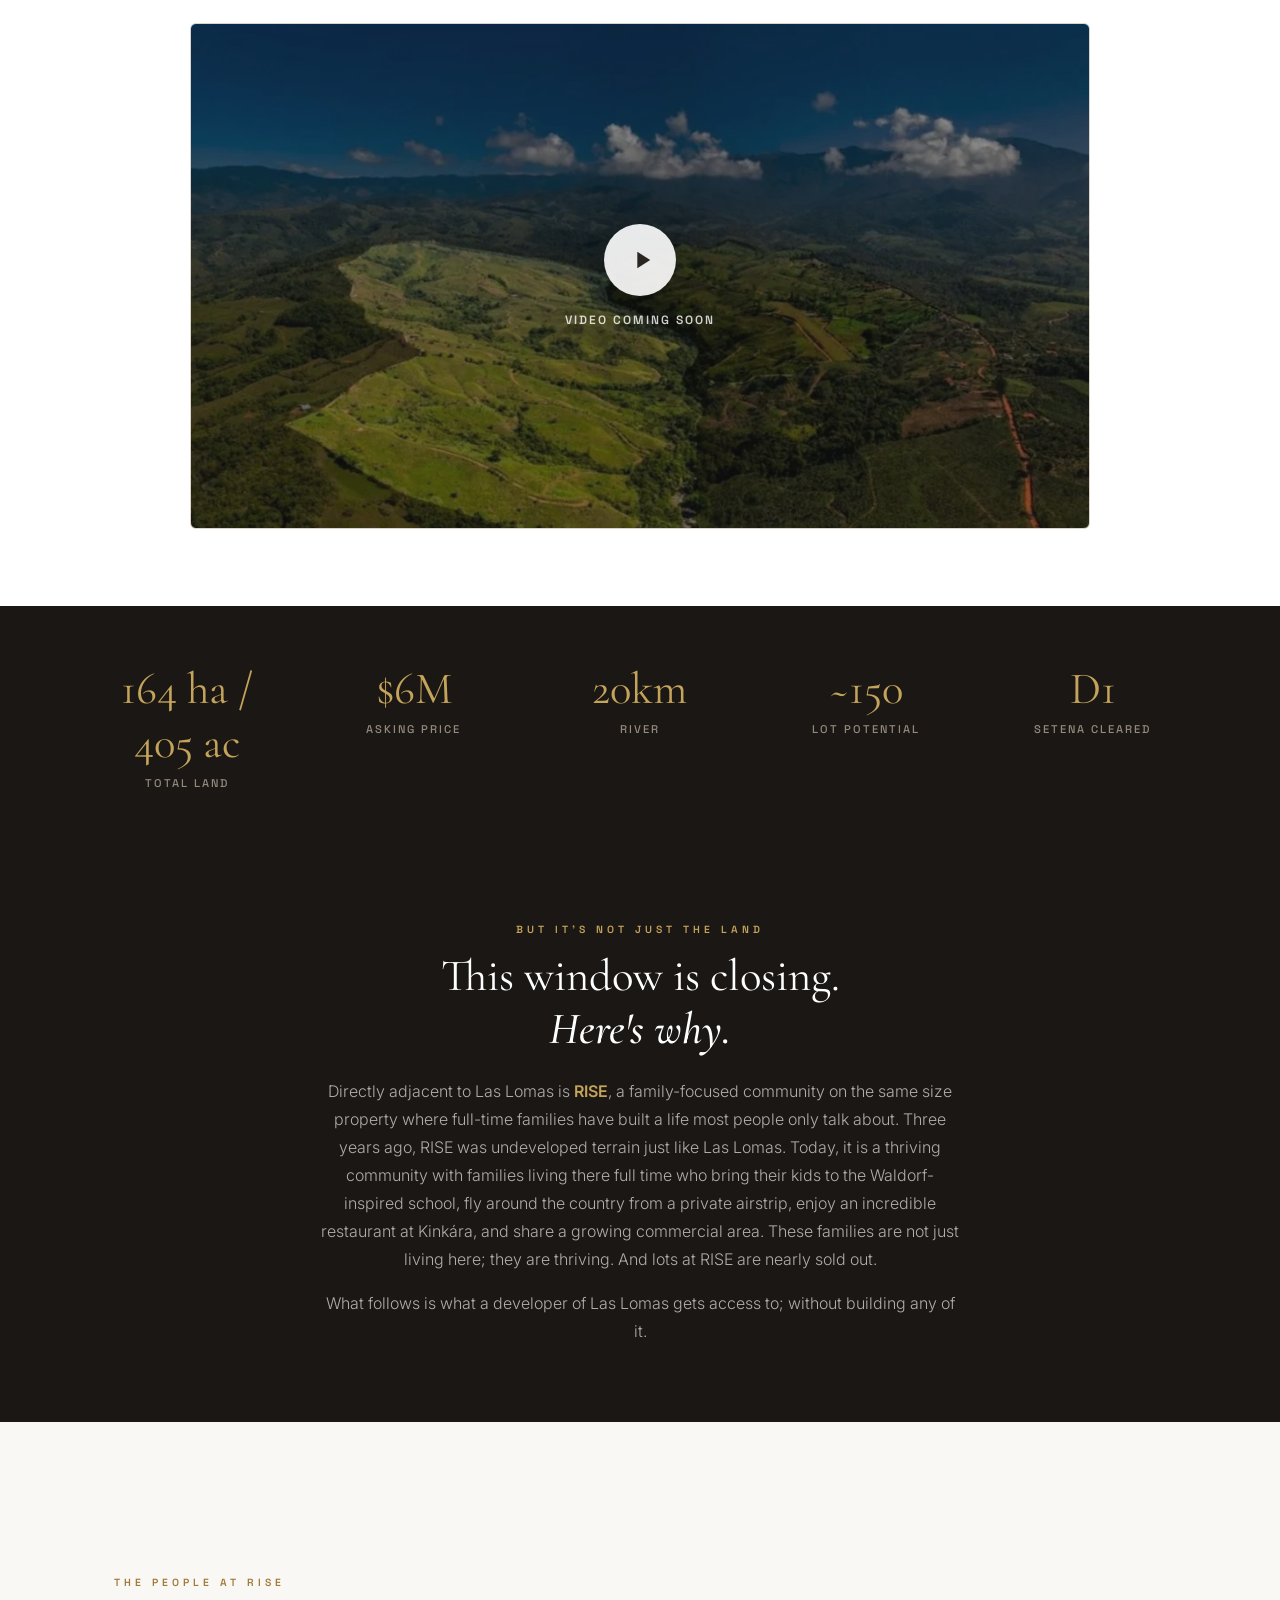
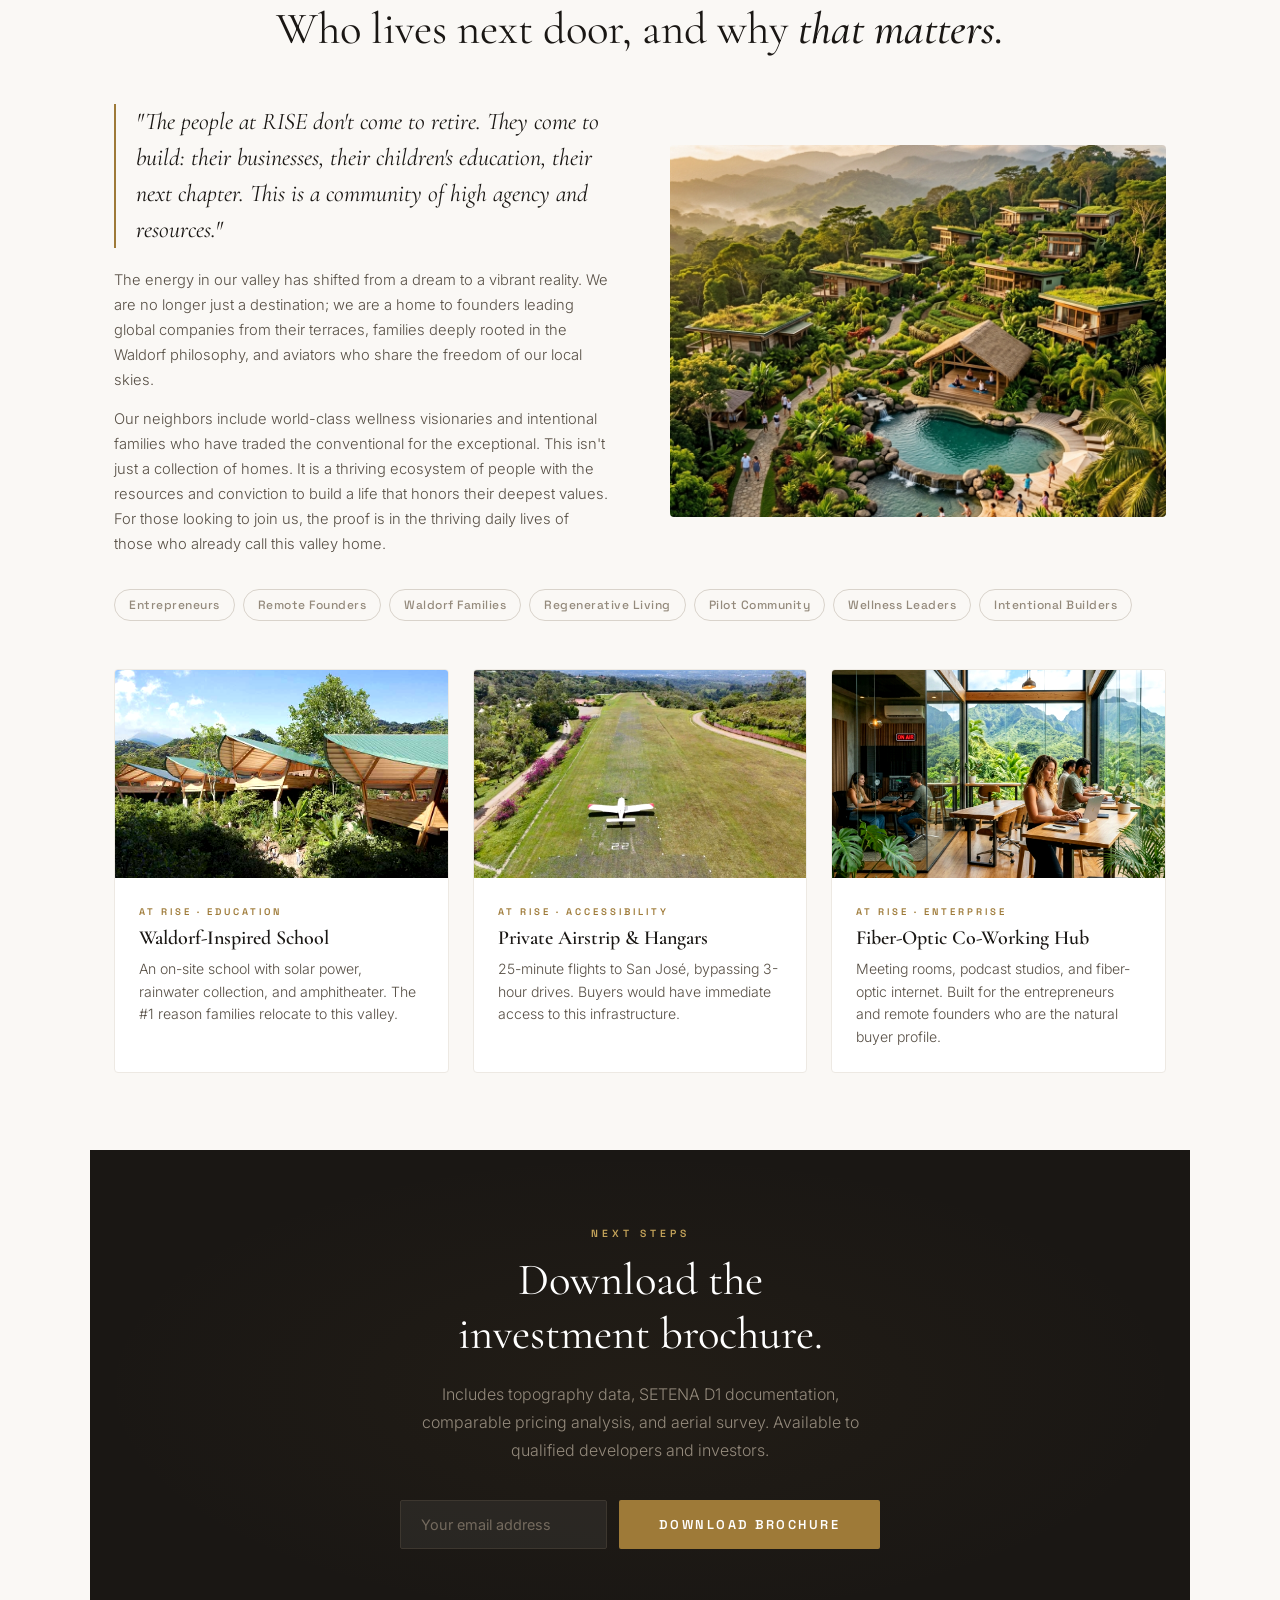
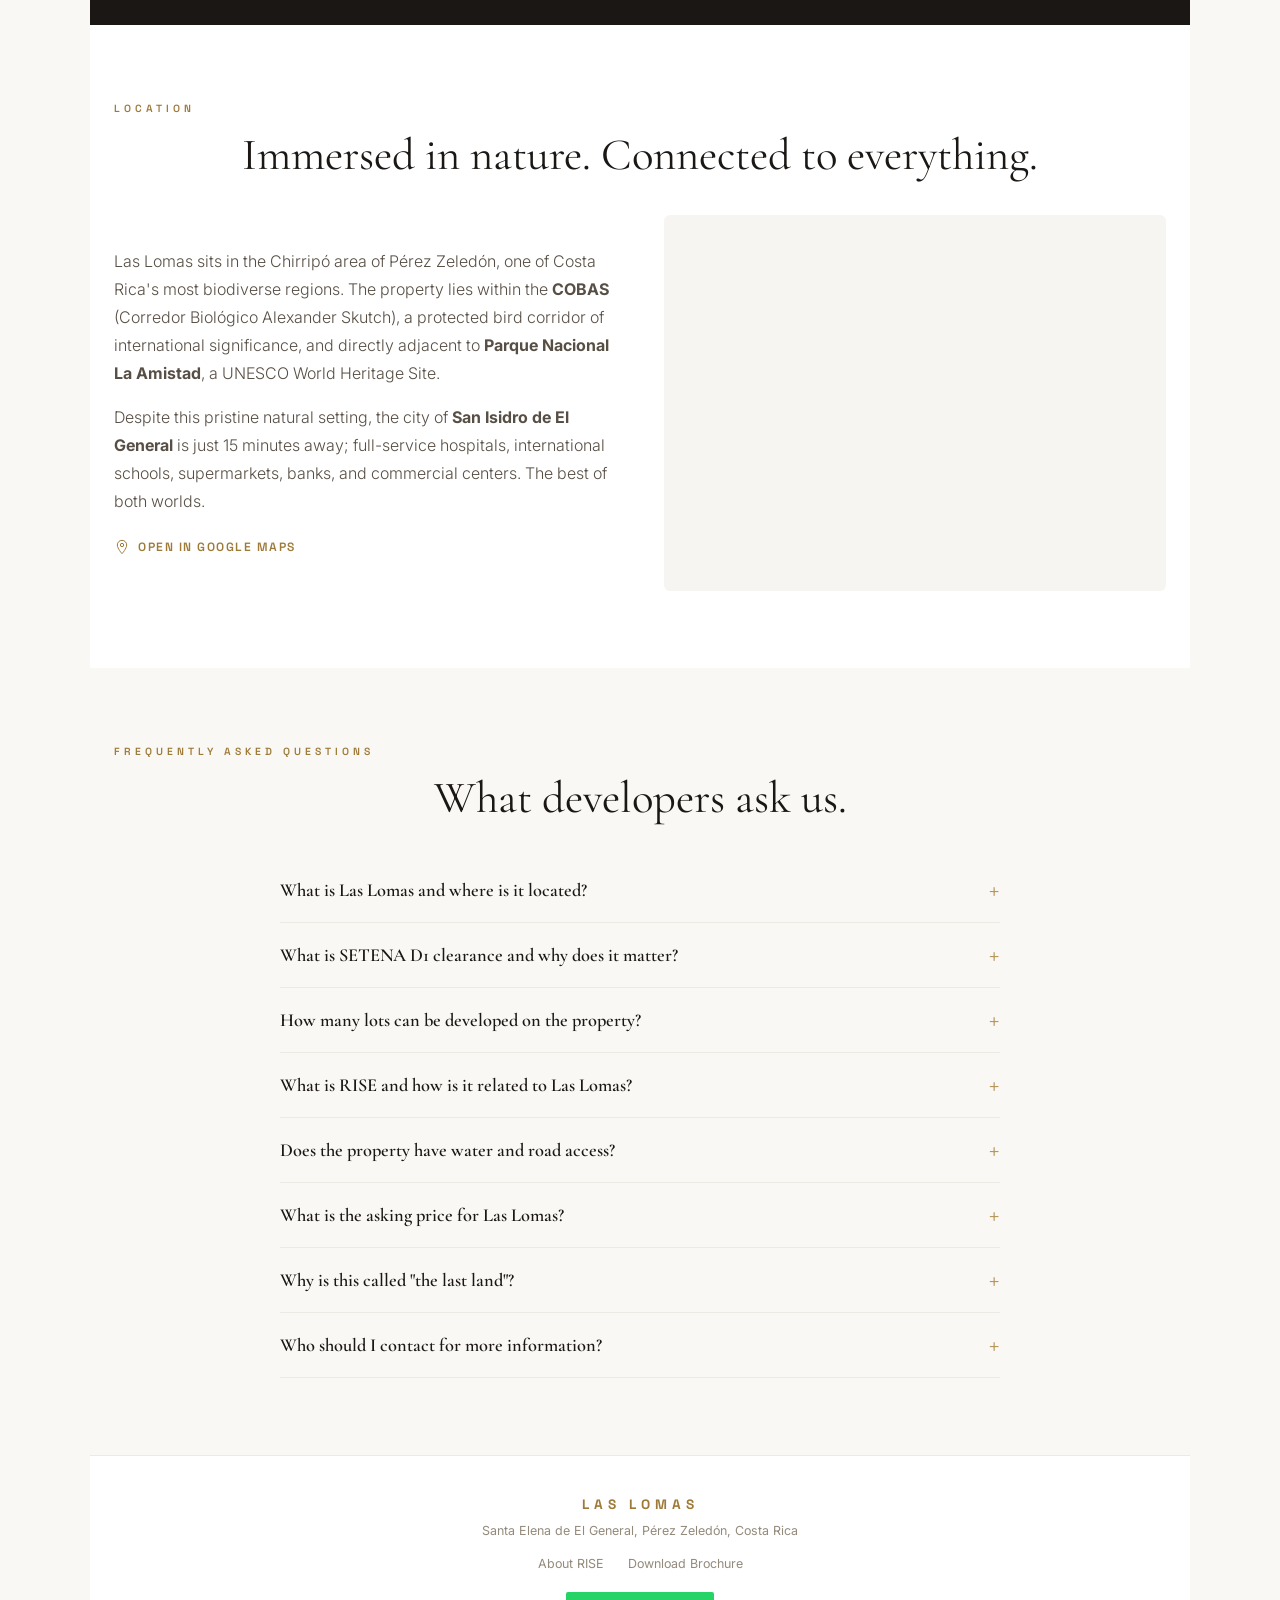
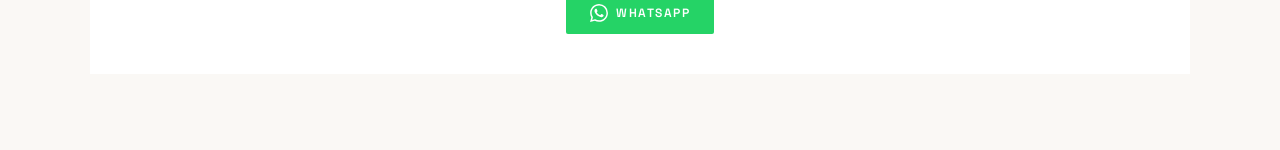
==== commit d19846d3: "Add location section with Google Maps, COBAS corridor, La Amistad reference" ====
--- a/index.html
+++ b/index.html
@@ -327,6 +327,32 @@
         <input type="email" class="cta-input" placeholder="Your email address" required id="contact-email">
         <button type="submit" class="btn-primary">Download Brochure</button>
       </form>
+    </div>
+  </section>
+
+  <!-- ═══ Location ═══ -->
+  <section class="section location-section" id="location">
+    <div class="section-inner">
+      <div class="section-tag reveal">Location</div>
+      <h2 class="section-title reveal" style="text-align:center;">Immersed in nature. Connected to everything.</h2>
+
+      <div class="location-grid">
+        <div class="location-text">
+          <p class="section-subtitle reveal" style="max-width:100%;">
+            Las Lomas sits in the Chirripó area of Pérez Zeledón, one of Costa Rica's most biodiverse regions. The property lies within the <strong>COBAS</strong> (Corredor Biológico Alexander Skutch), a protected bird corridor of international significance, and directly adjacent to <strong>Parque Nacional La Amistad</strong>, a UNESCO World Heritage Site.
+          </p>
+          <p class="section-subtitle reveal" style="max-width:100%; margin-top:16px;">
+            Despite this pristine natural setting, the city of <strong>San Isidro de El General</strong> is just 15 minutes away; full-service hospitals, international schools, supermarkets, banks, and commercial centers. The best of both worlds.
+          </p>
+          <a href="https://maps.app.goo.gl/KUyhS65oAebzz6Un9" target="_blank" class="location-link reveal">
+            <svg viewBox="0 0 24 24" fill="none" stroke="currentColor" stroke-width="1.5" width="16" height="16"><path d="M12 2C8.13 2 5 5.13 5 9c0 5.25 7 13 7 13s7-7.75 7-13c0-3.87-3.13-7-7-7z"/><circle cx="12" cy="9" r="2.5"/></svg>
+            Open in Google Maps
+          </a>
+        </div>
+        <div class="location-map reveal">
+          <iframe src="https://www.google.com/maps/embed?pb=!1m18!1m12!1m3!1d62872.5!2d-83.65!3d9.32!2m3!1f0!2f0!3f0!3m2!1i1024!2i768!4f13.1!3m3!1m2!1s0x8fa16818929aaaab%3A0x5a1c45e7a2e0bfb9!2sP%C3%A9rez%20Zeled%C3%B3n!5e0!3m2!1sen!2scr!4v1714847600000" width="100%" height="100%" style="border:0; border-radius:6px;" allowfullscreen="" loading="lazy" referrerpolicy="no-referrer-when-downgrade"></iframe>
+        </div>
+      </div>
     </div>
   </section>
 
--- a/styles.css
+++ b/styles.css
@@ -437,6 +437,18 @@
 .btn-whatsapp:hover { background:#1DA851; transform:translateY(-1px); }
 .btn-whatsapp svg { width:18px; height:18px; fill:currentColor; }
 
+/* ── Location ── */
+.location-section { background:var(--white); }
+.location-grid { display:grid; grid-template-columns:1fr 1fr; gap:48px; align-items:center; margin-top:32px; }
+.location-map { aspect-ratio:4/3; border-radius:6px; overflow:hidden; background:var(--warm-gray-50); }
+.location-link {
+  display:inline-flex; align-items:center; gap:8px; margin-top:24px;
+  font-family:'Space Grotesk',sans-serif; font-size:.75rem; font-weight:600;
+  letter-spacing:1.5px; text-transform:uppercase; text-decoration:none;
+  color:var(--gold); transition:color .3s;
+}
+.location-link:hover { color:var(--gold-muted); }
+
 /* ── FAQ ── */
 .faq-section { background:var(--cream); }
 .faq-list { max-width:720px; margin:32px auto 0; }
@@ -469,7 +481,7 @@
 /* ── Responsive ── */
 @media(max-width:900px) {
   :root { --section-padding: clamp(36px, 5vw, 60px); }
-  .thesis-grid,.opp-layout,.mindset-grid,.property-grid { grid-template-columns:1fr; gap:36px; }
+  .thesis-grid,.opp-layout,.mindset-grid,.property-grid,.location-grid { grid-template-columns:1fr; gap:36px; }
   .eco-cards { grid-template-columns:1fr; max-width:480px; margin-left:auto; margin-right:auto; }
   .features-grid { grid-template-columns:repeat(2, 1fr); }
   .carousel { border-radius:0; }
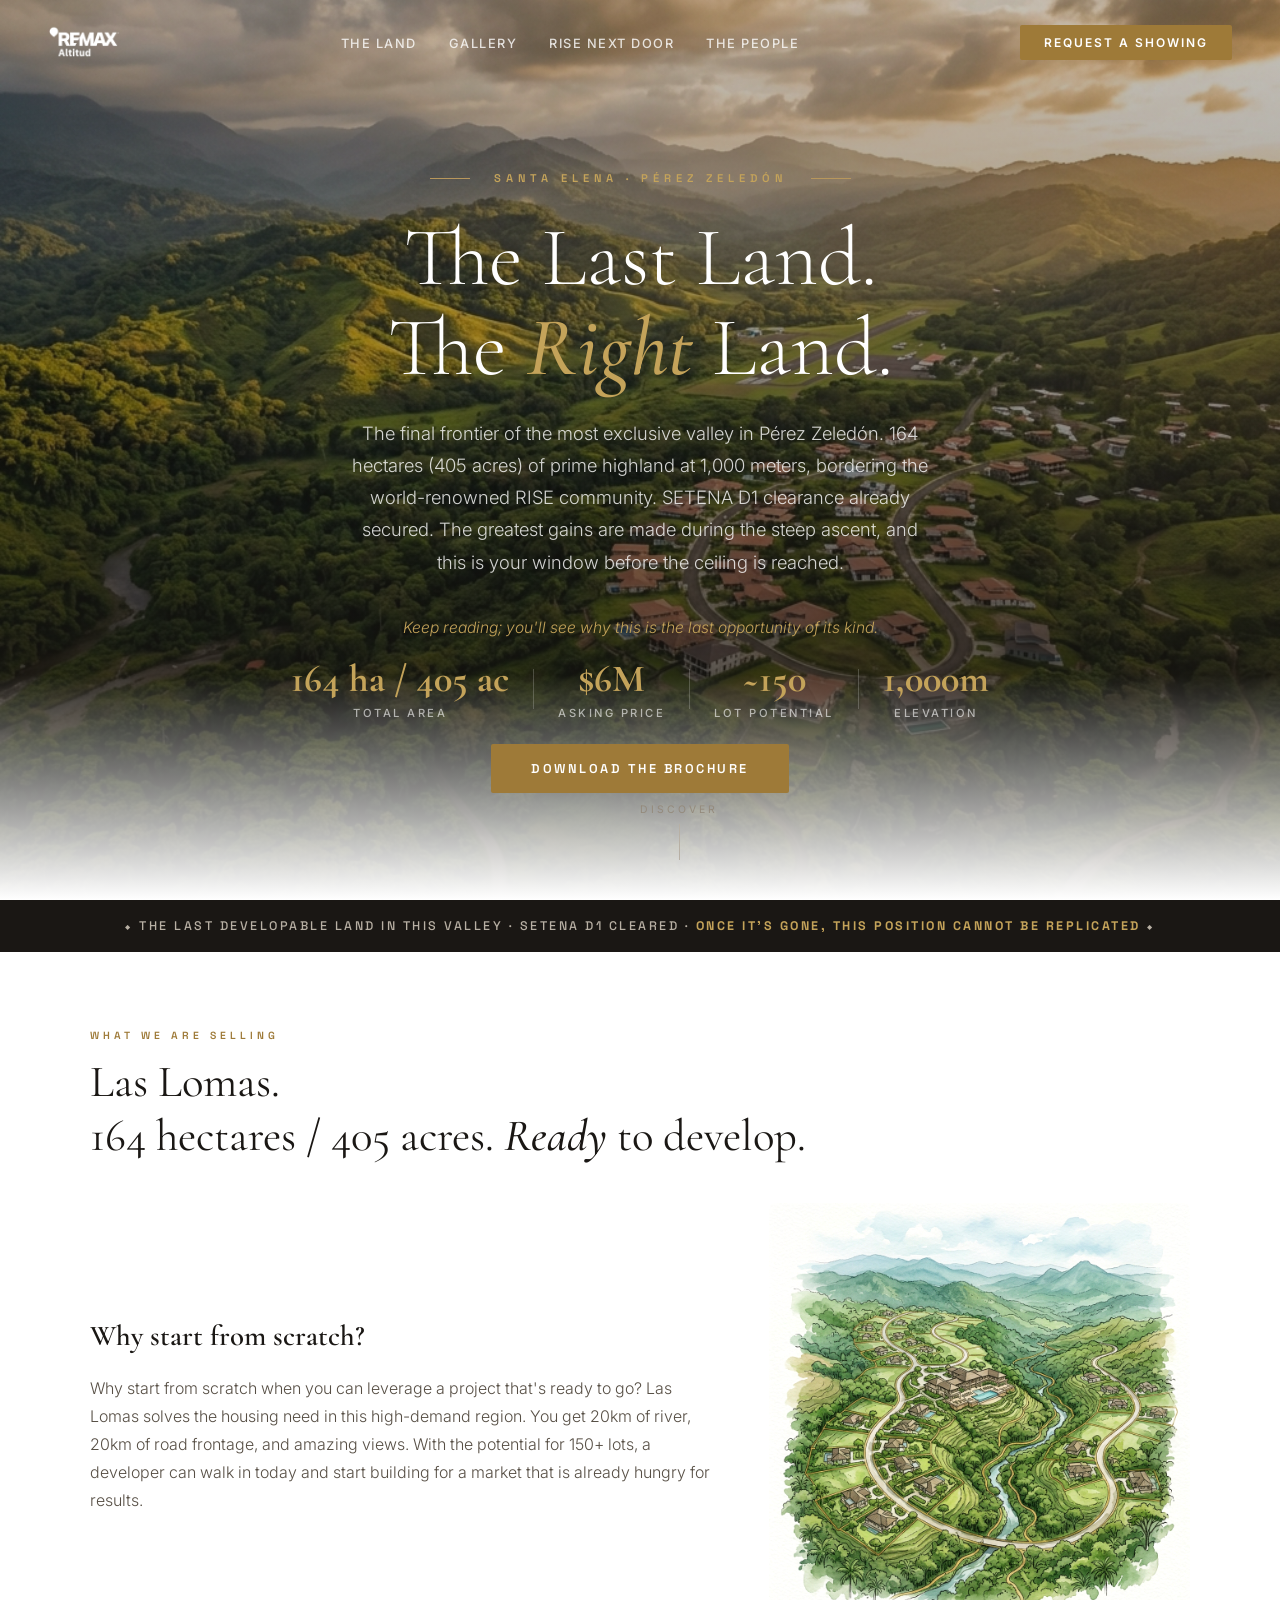
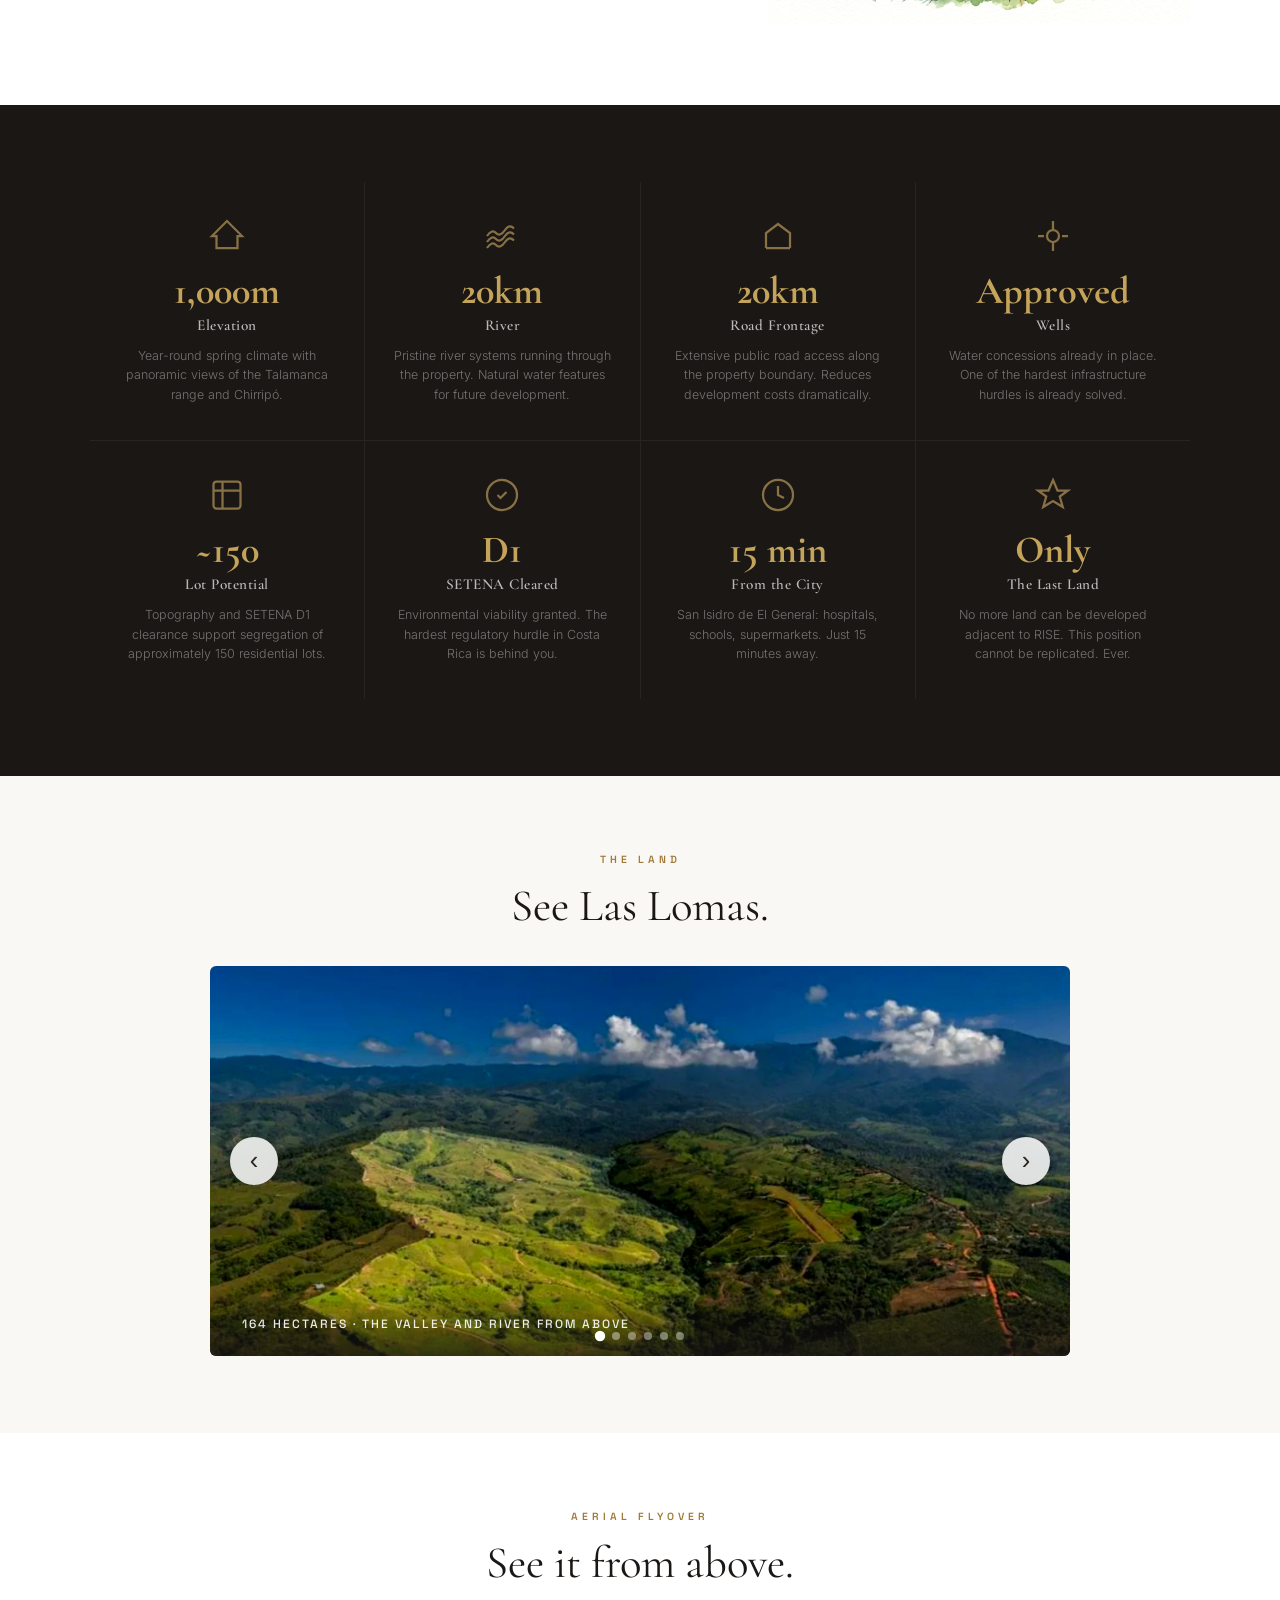
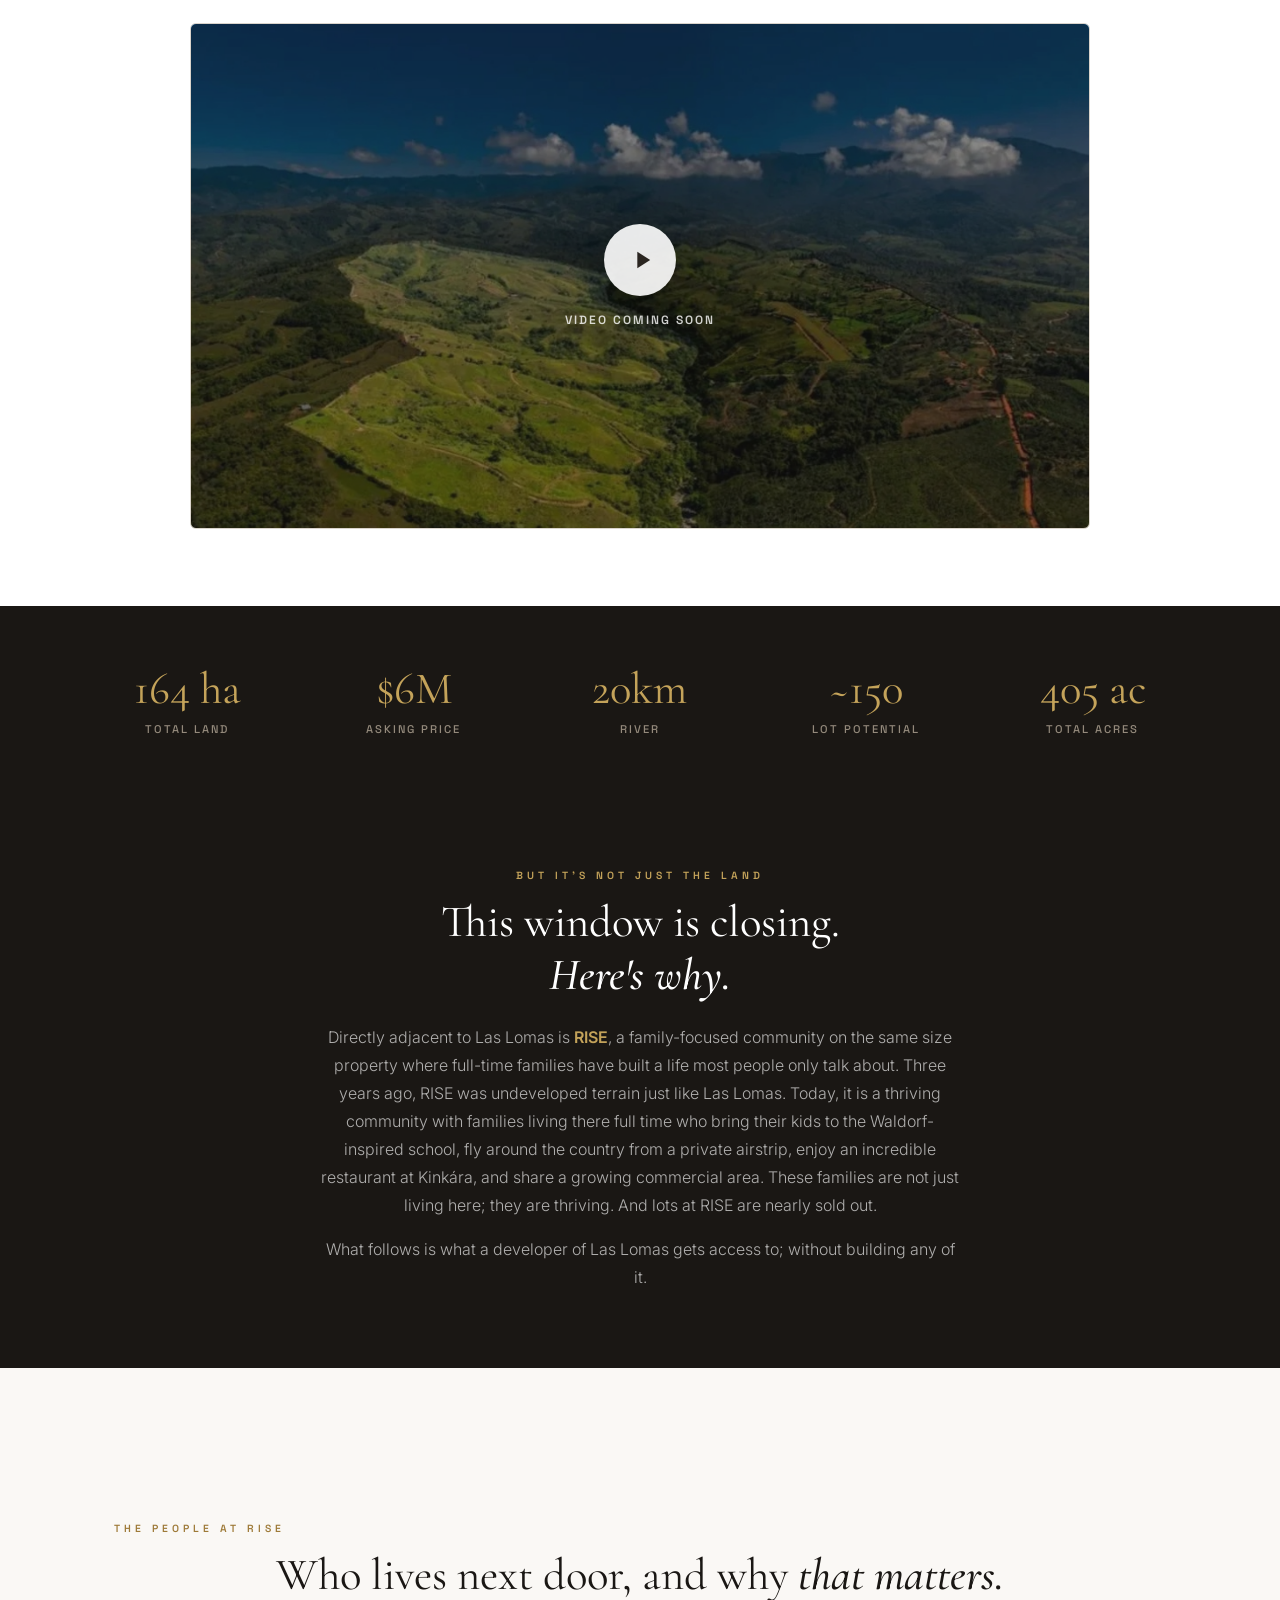
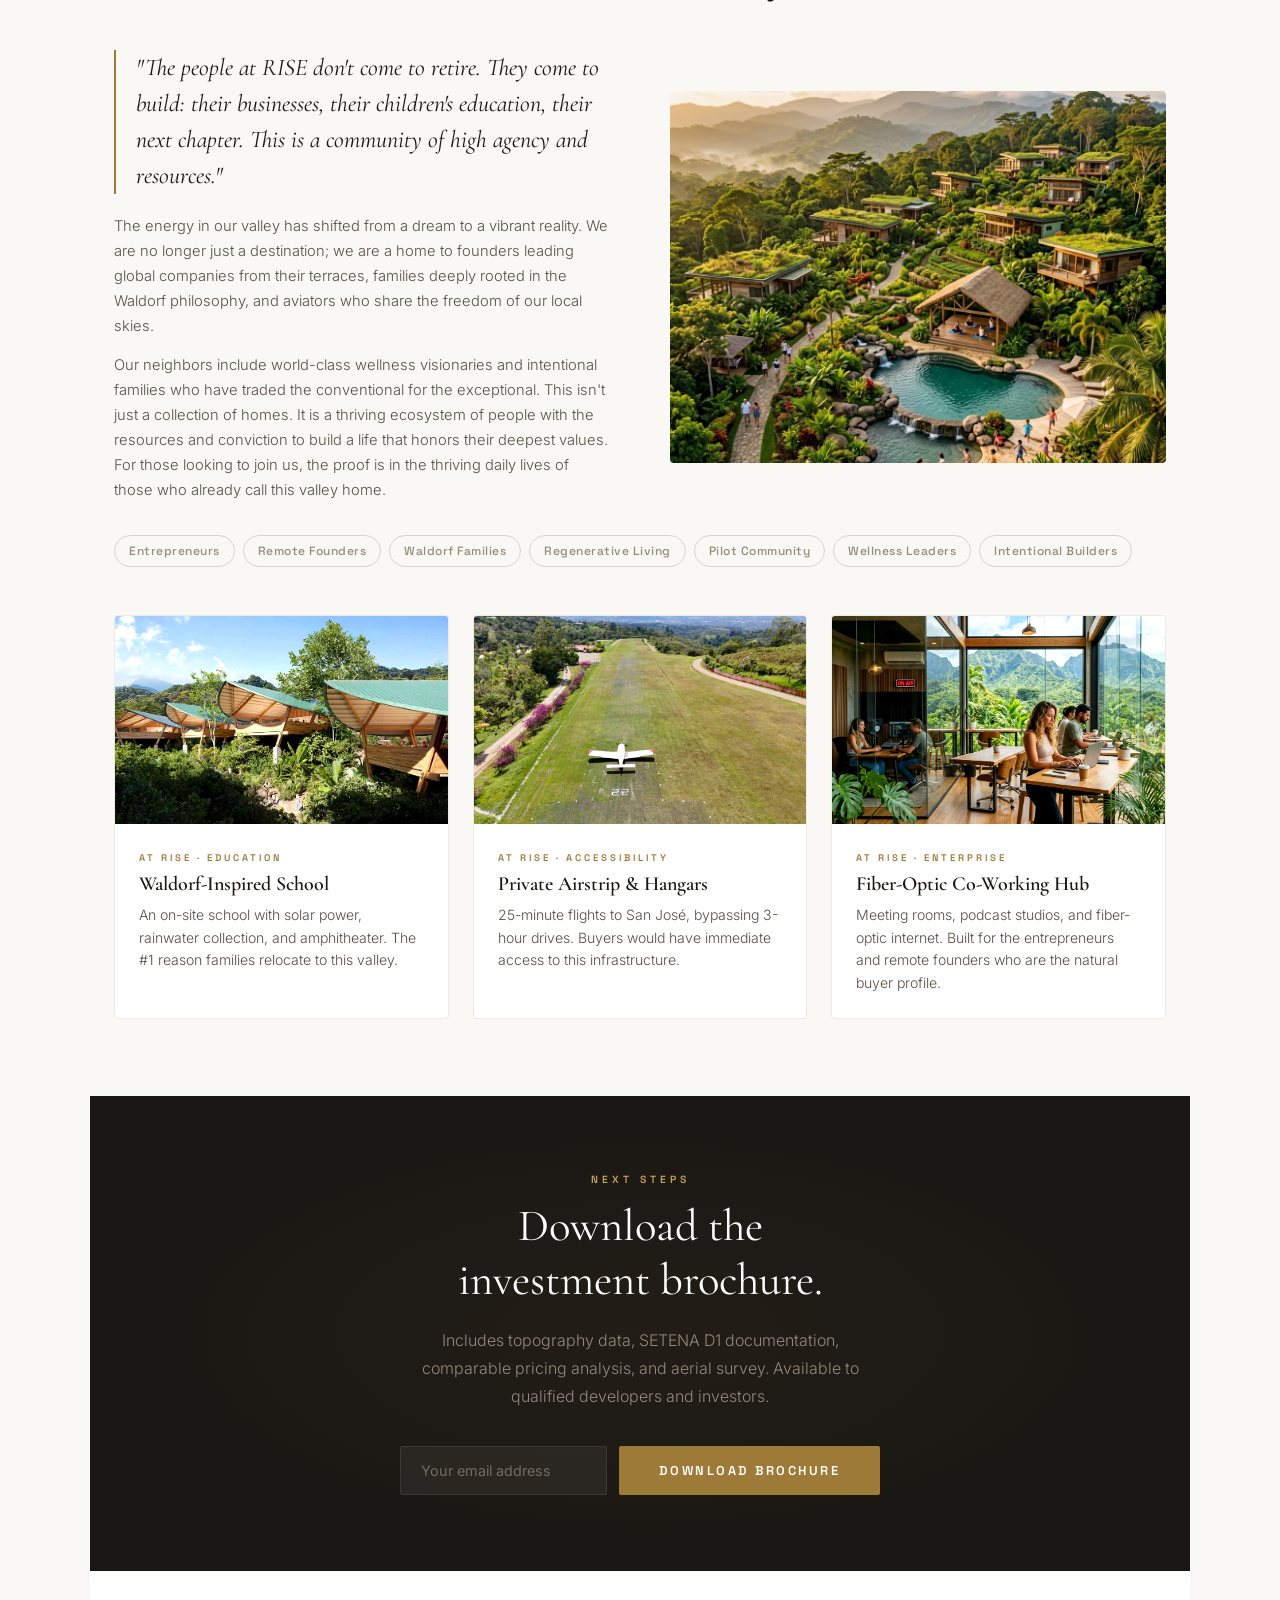
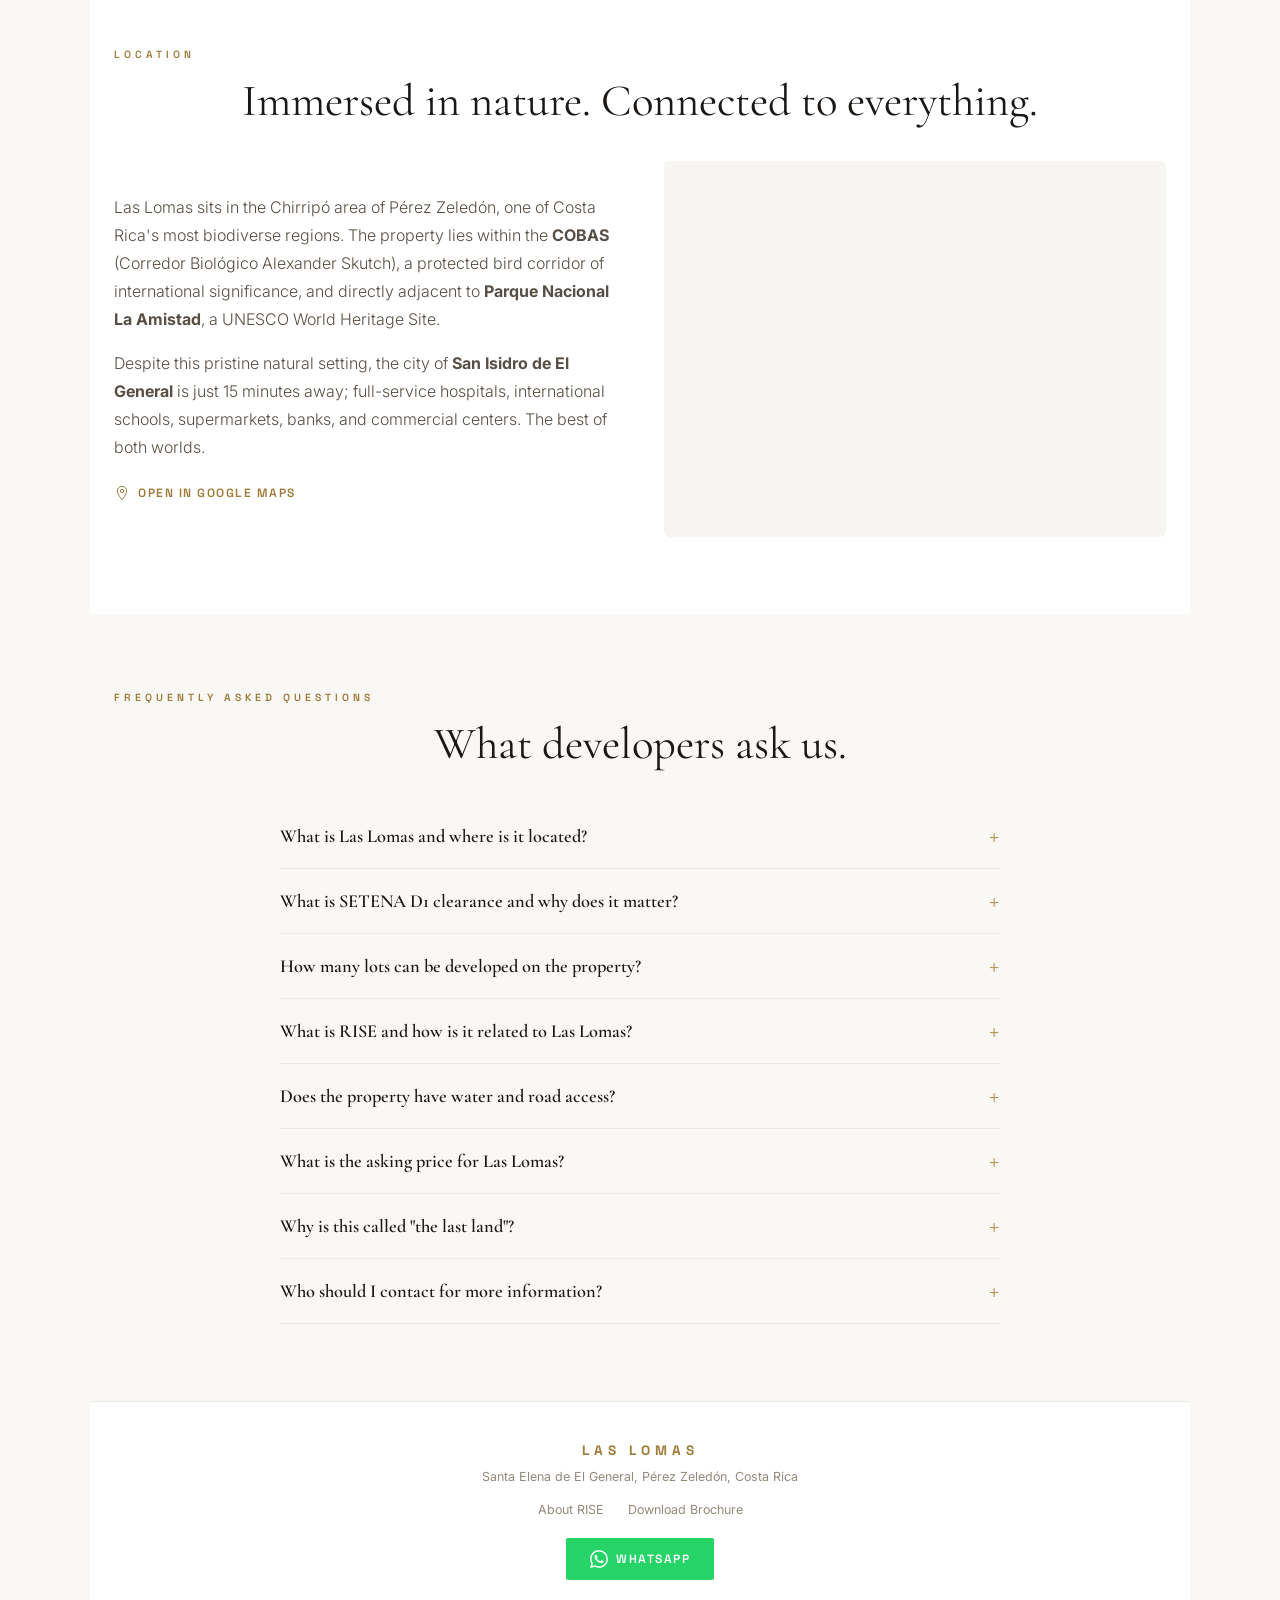
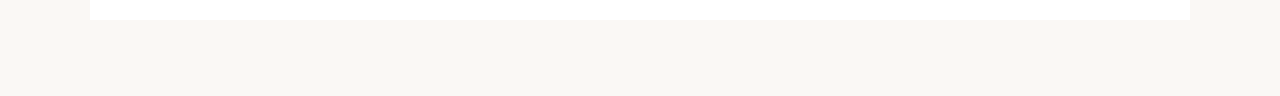
==== commit 186178a1: "Stats bar: replace D1 with 405 acres" ====
--- a/index.html
+++ b/index.html
@@ -208,7 +208,7 @@
   <div class="stats-bar">
     <div class="stats-grid">
       <div class="reveal">
-        <div class="stat-number">164 ha / 405 ac</div>
+        <div class="stat-number">164 ha</div>
         <div class="stat-label">Total Land</div>
       </div>
       <div class="reveal">
@@ -224,8 +224,8 @@
         <div class="stat-label">Lot Potential</div>
       </div>
       <div class="reveal">
-        <div class="stat-number">D1</div>
-        <div class="stat-label">SETENA Cleared</div>
+        <div class="stat-number">405 ac</div>
+        <div class="stat-label">Total Acres</div>
       </div>
     </div>
   </div>
--- a/styles.css
+++ b/styles.css
@@ -87,18 +87,18 @@
 }
 .hero-subtitle {
   font-size:clamp(.95rem,1.6vw,1.15rem); color:rgba(255,255,255,.8);
-  line-height:1.75; max-width:580px; margin:0 auto 20px; font-weight:300;
+  line-height:1.75; max-width:580px; margin:0 auto 16px; font-weight:300;
   animation:fadeInUp 1s ease .6s both;
 }
 .hero-details {
-  display:flex; gap:32px; justify-content:center; flex-wrap:wrap;
-  margin-bottom:40px; animation:fadeInUp 1s ease .7s both;
+  display:flex; gap:24px; justify-content:center; flex-wrap:nowrap;
+  margin-bottom:24px; animation:fadeInUp 1s ease .7s both;
 }
 .hero-detail {
   text-align:center;
 }
 .hero-detail-value {
-  font-family:'Cormorant Garamond',serif; font-size:clamp(2.2rem, 4vw, 3.2rem); font-weight:700;
+  font-family:'Cormorant Garamond',serif; font-size:clamp(1.6rem, 3vw, 2.4rem); font-weight:700;
   color:var(--gold-light); line-height:1.1;
 }
 .hero-detail-label {
@@ -106,11 +106,11 @@
   color:rgba(255,255,255,.6); margin-top:6px; font-weight:500;
 }
 .hero-divider {
-  width:1px; height:56px; background:rgba(255,255,255,.2); align-self:center;
+  width:1px; height:40px; background:rgba(255,255,255,.2); align-self:center;
 }
 .hero-actions {
   display:flex; gap:16px; justify-content:center; flex-wrap:wrap;
-  animation:fadeInUp 1s ease .9s both; margin-bottom:48px;
+  animation:fadeInUp 1s ease .9s both; margin-bottom:24px;
 }
 .btn-primary {
   background:var(--gold); color:var(--white);
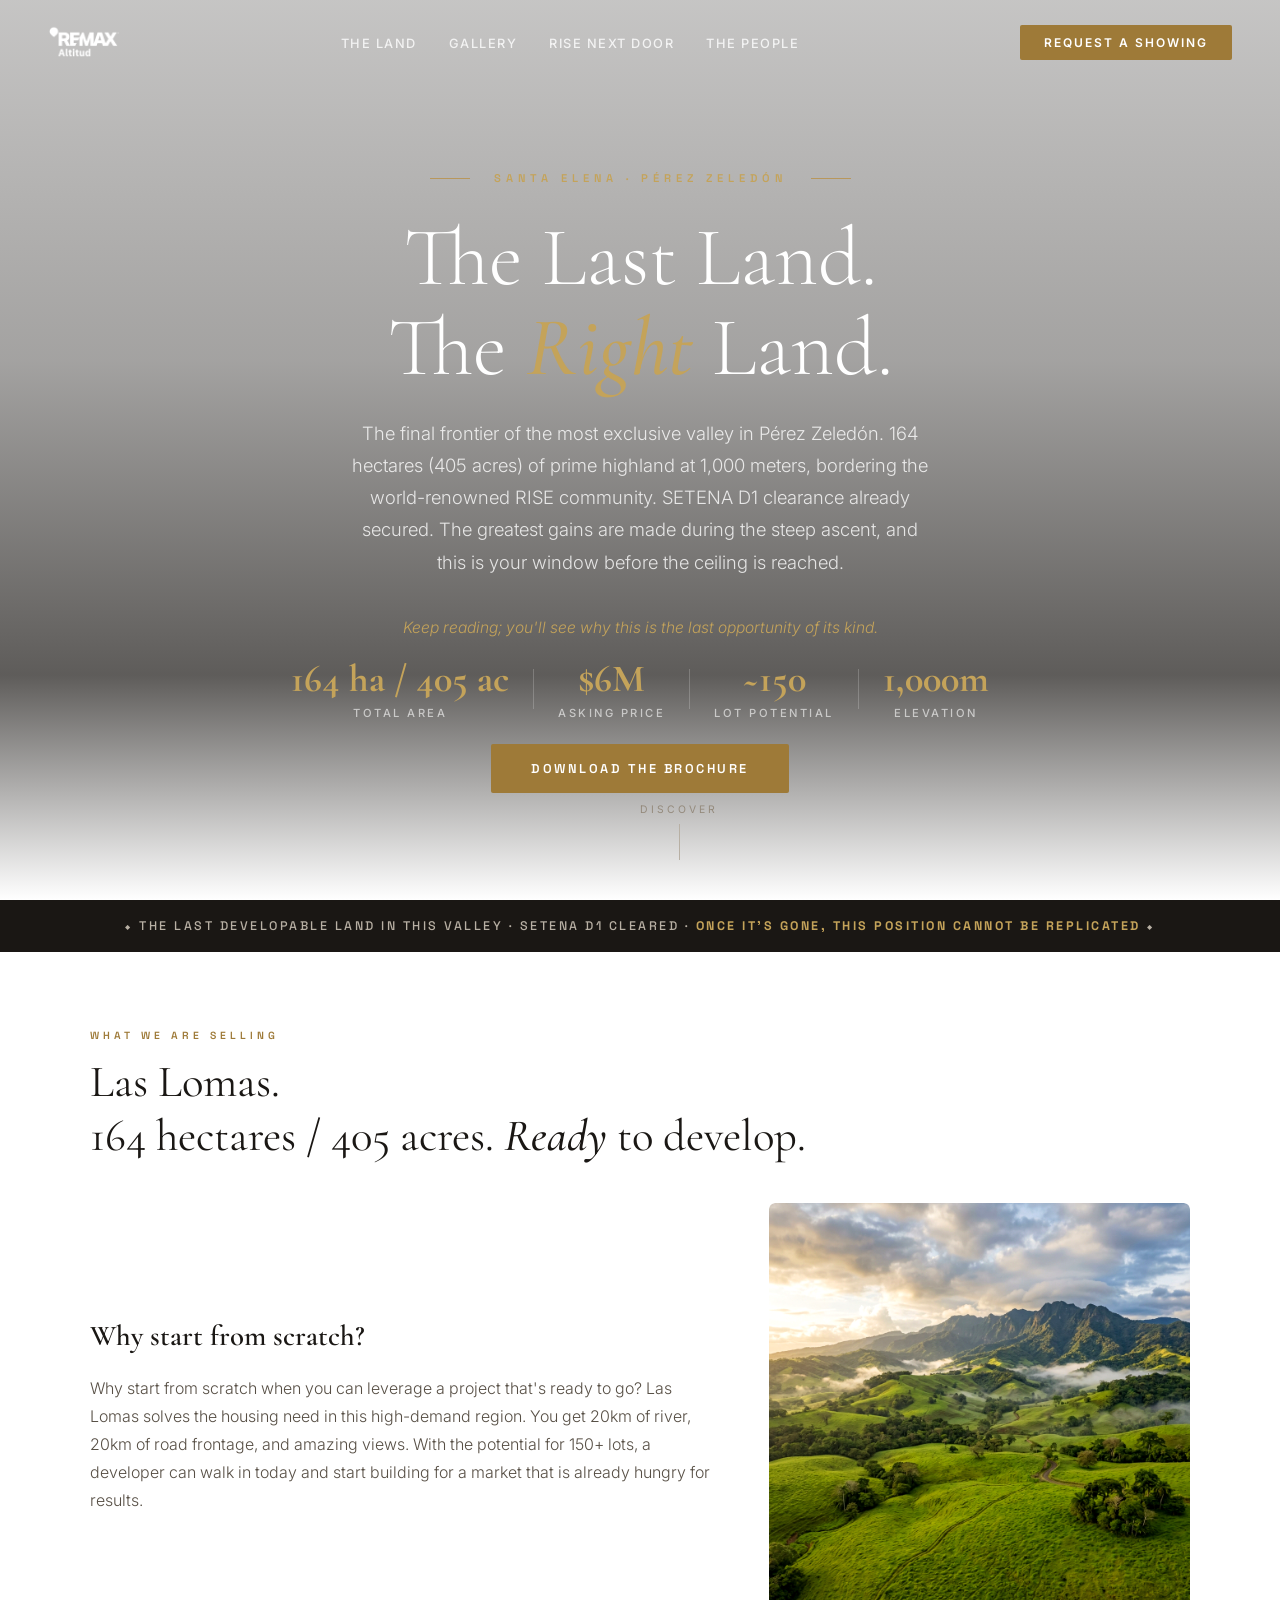
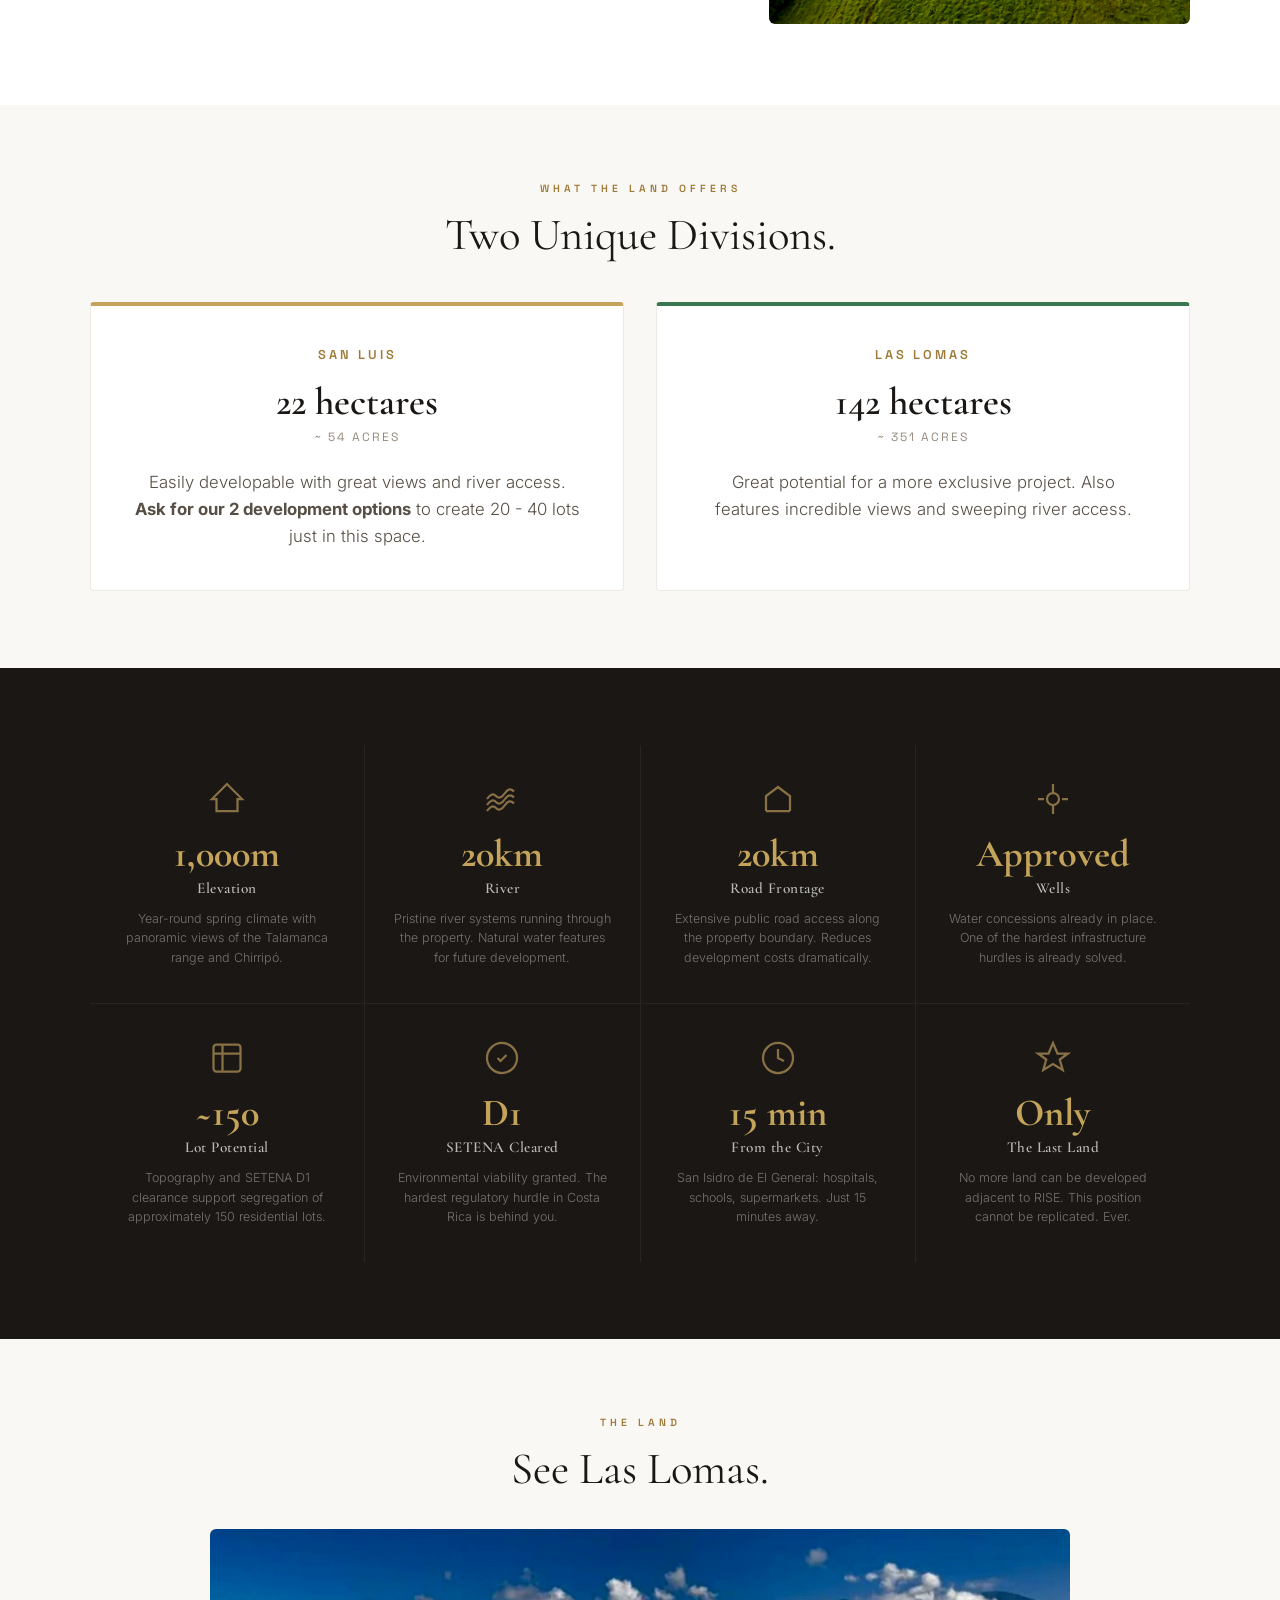
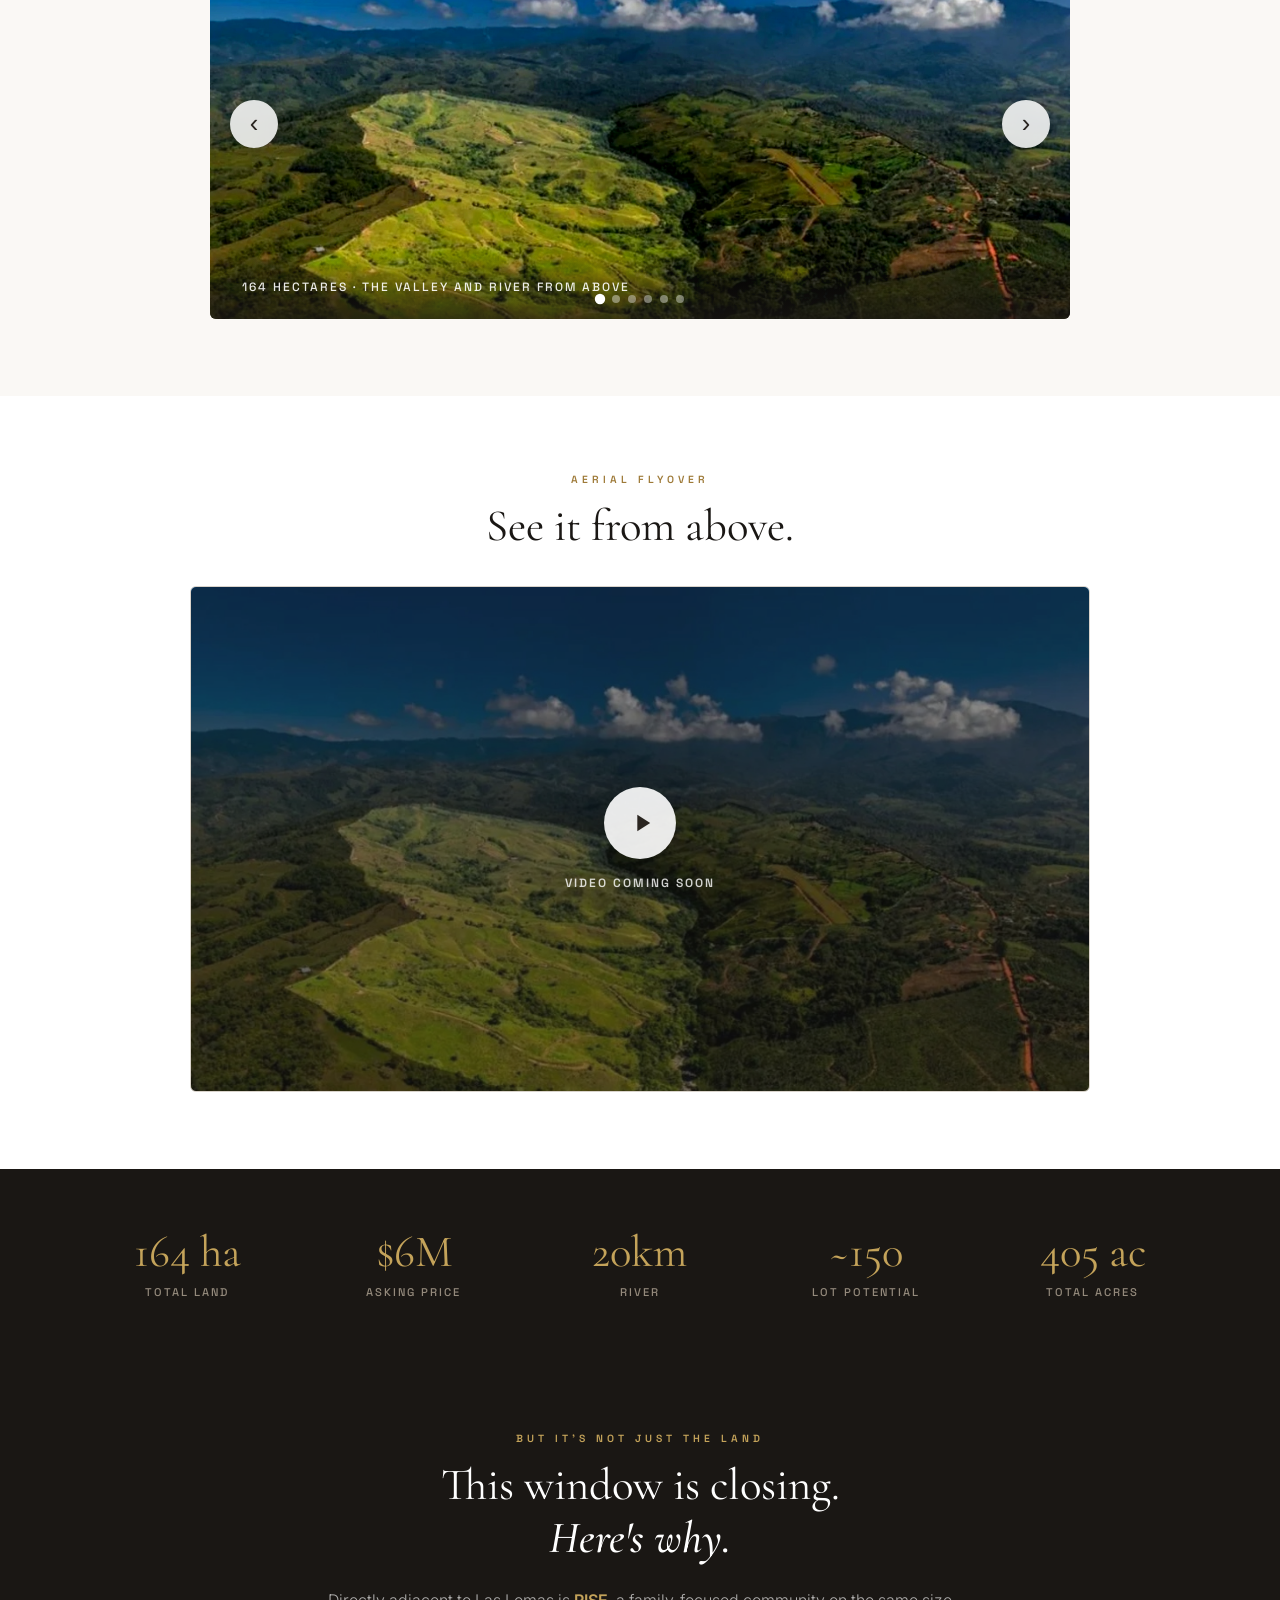
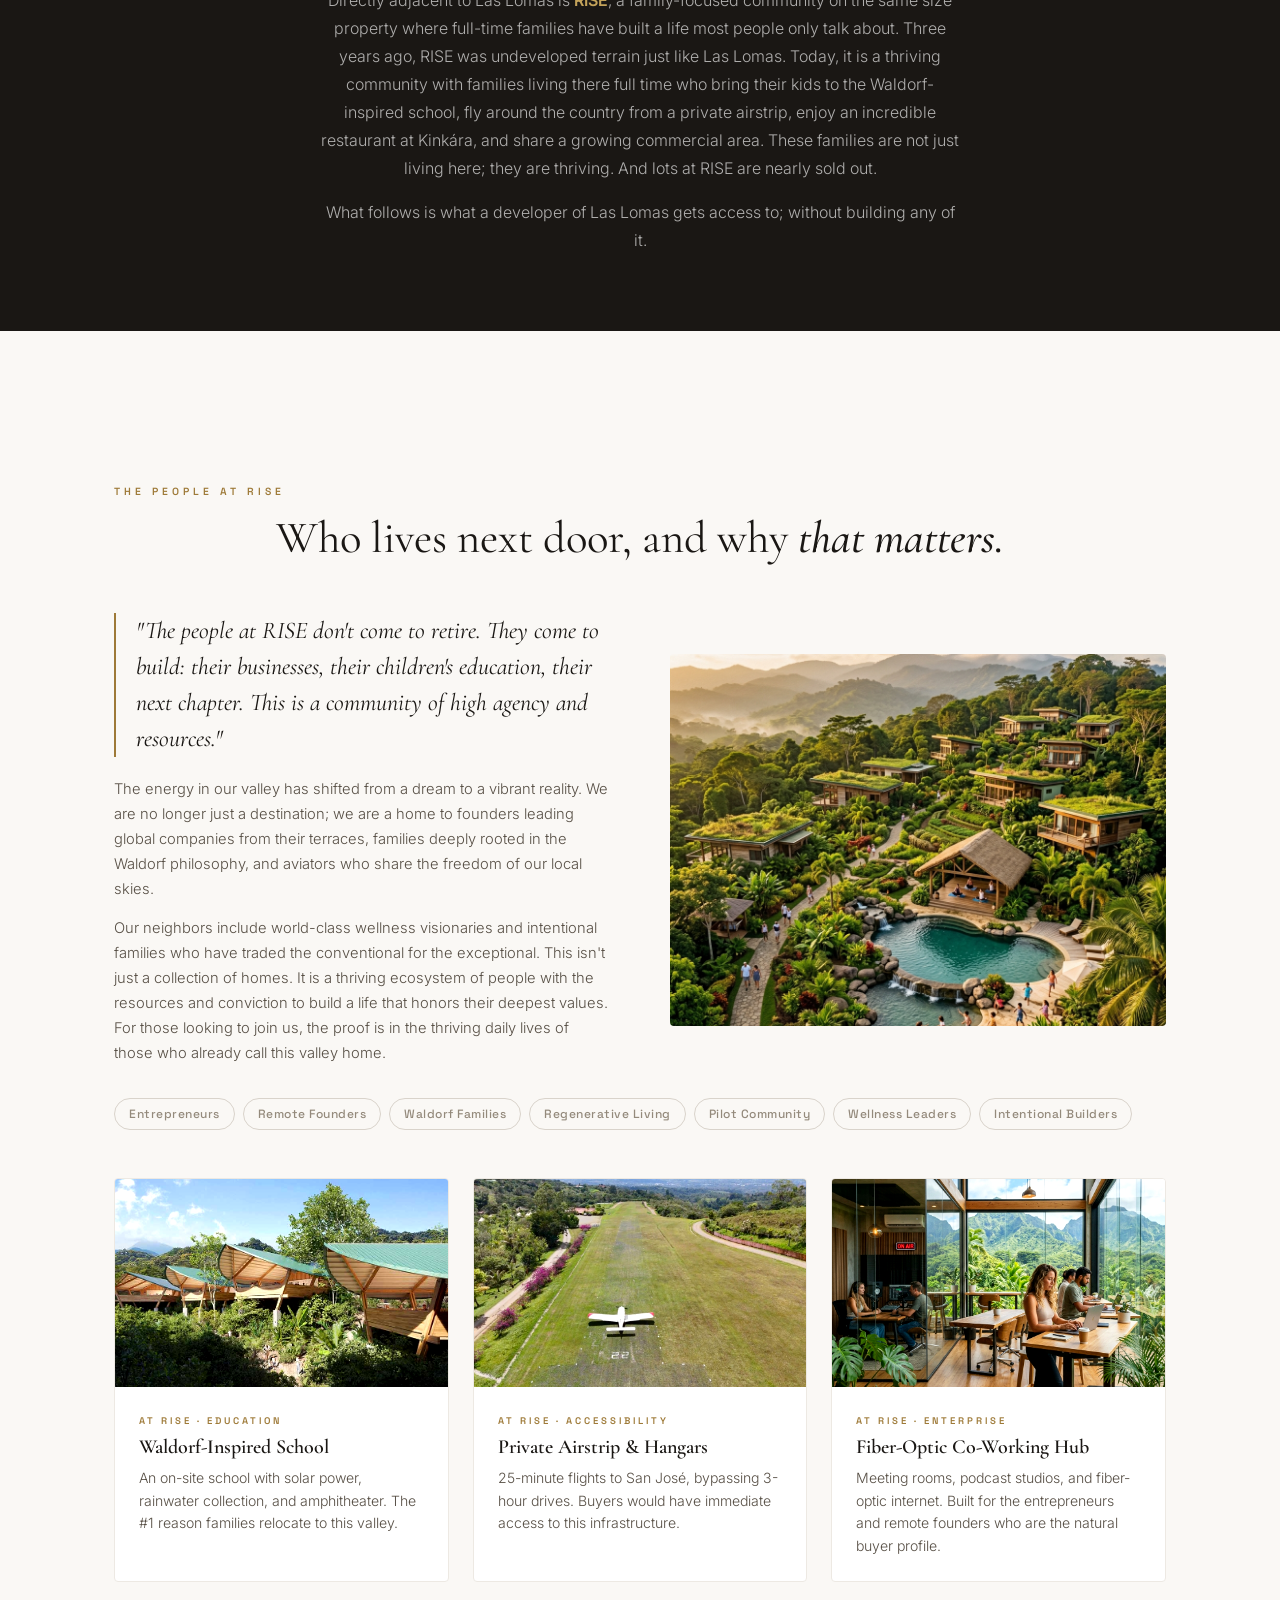
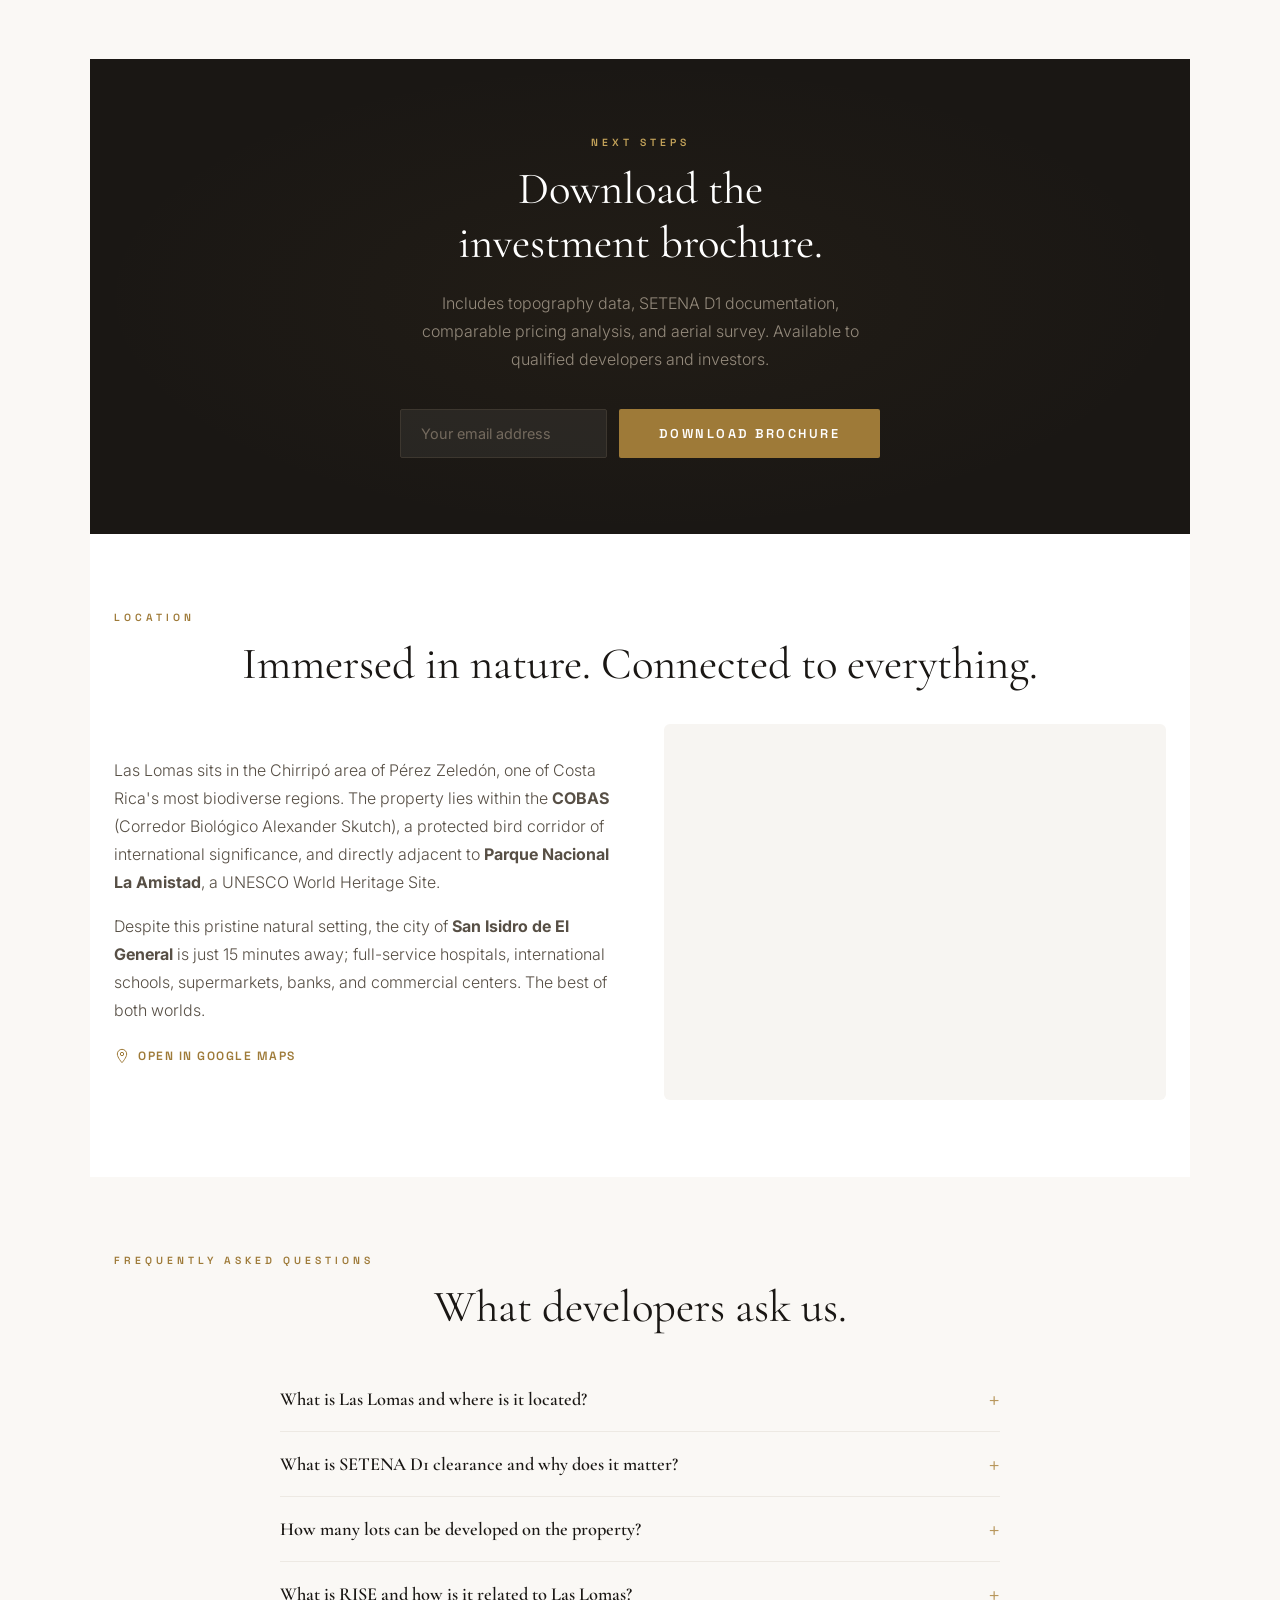
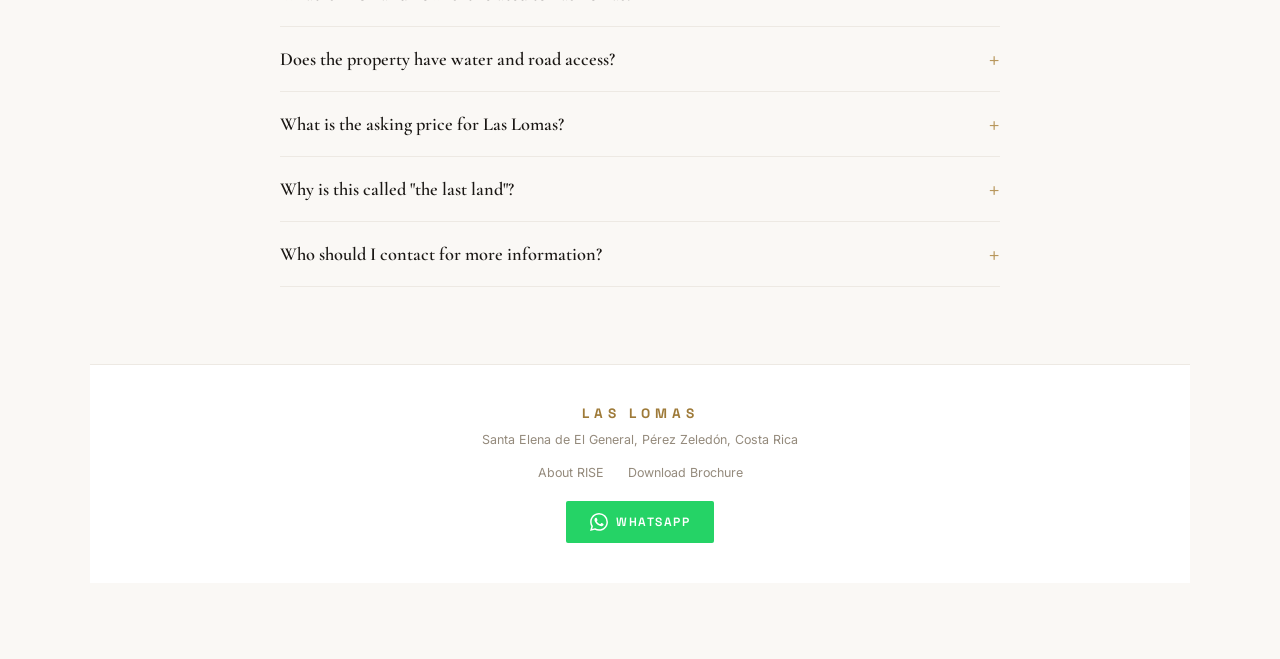
==== commit 0badac2f: "feat: update hero section and land offerings" ====
--- a/index.html
+++ b/index.html
@@ -23,7 +23,6 @@
 
   <!-- ═══ Hero ═══ -->
   <section class="hero" id="hero">
-    <div class="hero-bg"></div>
     <div class="hero-overlay"></div>
     <div class="hero-content">
       <div class="hero-tag">
@@ -89,7 +88,34 @@
           </p>
         </div>
         <div class="property-visual reveal">
-          <img src="images/masterplan.png" alt="Conceptual masterplan for Las Lomas development" loading="lazy">
+          <img src="images/land-potential.png" alt="Conceptual masterplan for Las Lomas development" loading="lazy">
+        </div>
+      </div>
+    </div>
+  </section>
+
+  <!-- ═══ Land Offerings ═══ -->
+  <section class="section offerings-section" style="background:var(--cream);">
+    <div class="section-inner">
+      <div class="section-tag reveal" style="text-align:center;">What the land offers</div>
+      <h2 class="section-title reveal" style="text-align:center; margin-bottom: 0;">Two Unique Divisions.</h2>
+      
+      <div class="eco-cards" style="grid-template-columns: repeat(auto-fit, minmax(300px, 1fr)); margin-top: 40px; gap: 32px;">
+        <div class="eco-card reveal" style="padding: 40px; text-align: center; border-top: 4px solid var(--gold-light);">
+          <div class="eco-card-label" style="font-size: 0.8rem; margin-bottom: 16px;">San Luis</div>
+          <div style="font-family:'Cormorant Garamond',serif; font-size: 2.4rem; font-weight: 600; color:var(--text-heading); margin-bottom: 4px;">22 hectares</div>
+          <div style="font-family:'Space Grotesk',sans-serif; font-size: 0.75rem; letter-spacing: 2px; text-transform: uppercase; color:var(--text-muted); margin-bottom: 24px;">~ 54 acres</div>
+          <p class="eco-card-desc" style="font-size: 1.05rem;">
+            Easily developable with great views and river access. <strong>Ask for our 2 development options</strong> to create 20 - 40 lots just in this space.
+          </p>
+        </div>
+        <div class="eco-card reveal" style="padding: 40px; text-align: center; border-top: 4px solid var(--emerald-light);">
+          <div class="eco-card-label" style="font-size: 0.8rem; margin-bottom: 16px;">Las Lomas</div>
+          <div style="font-family:'Cormorant Garamond',serif; font-size: 2.4rem; font-weight: 600; color:var(--text-heading); margin-bottom: 4px;">142 hectares</div>
+          <div style="font-family:'Space Grotesk',sans-serif; font-size: 0.75rem; letter-spacing: 2px; text-transform: uppercase; color:var(--text-muted); margin-bottom: 24px;">~ 351 acres</div>
+          <p class="eco-card-desc" style="font-size: 1.05rem;">
+            Great potential for a more exclusive project. Also features incredible views and sweeping river access.
+          </p>
         </div>
       </div>
     </div>
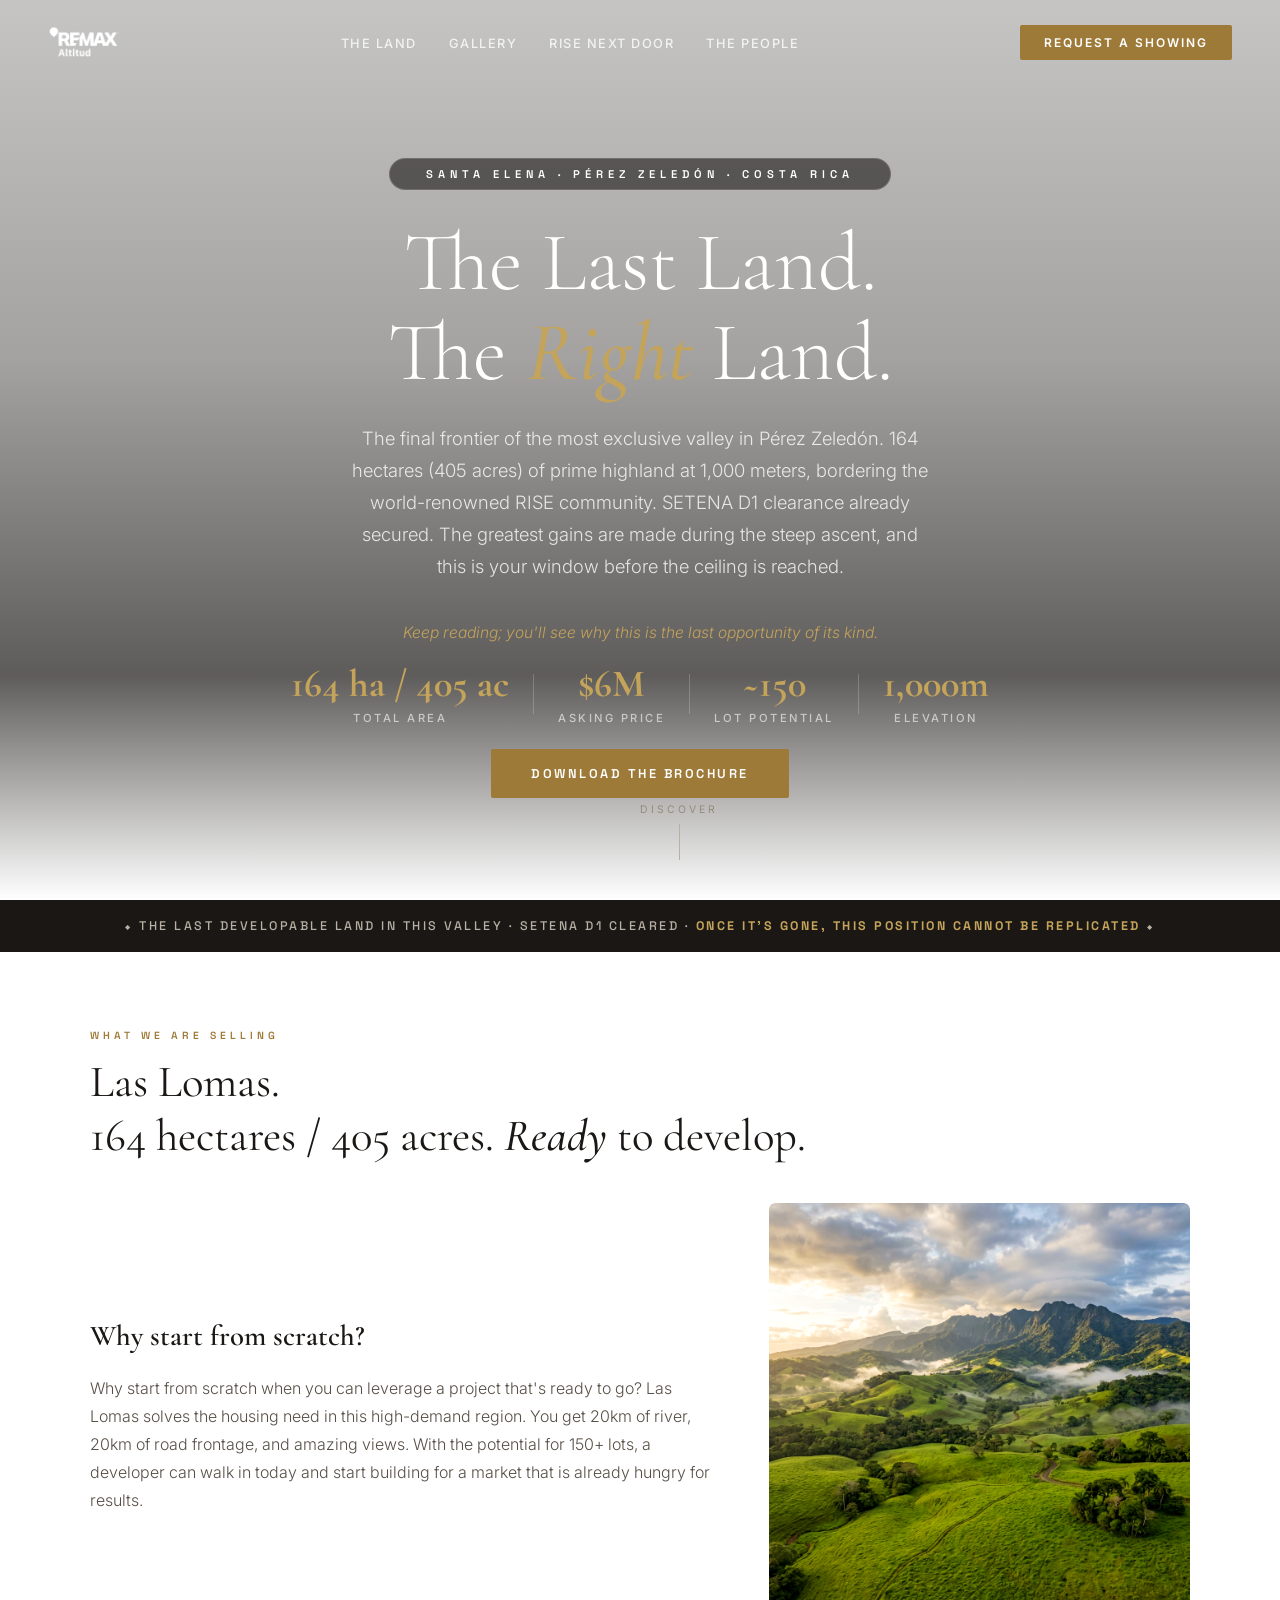
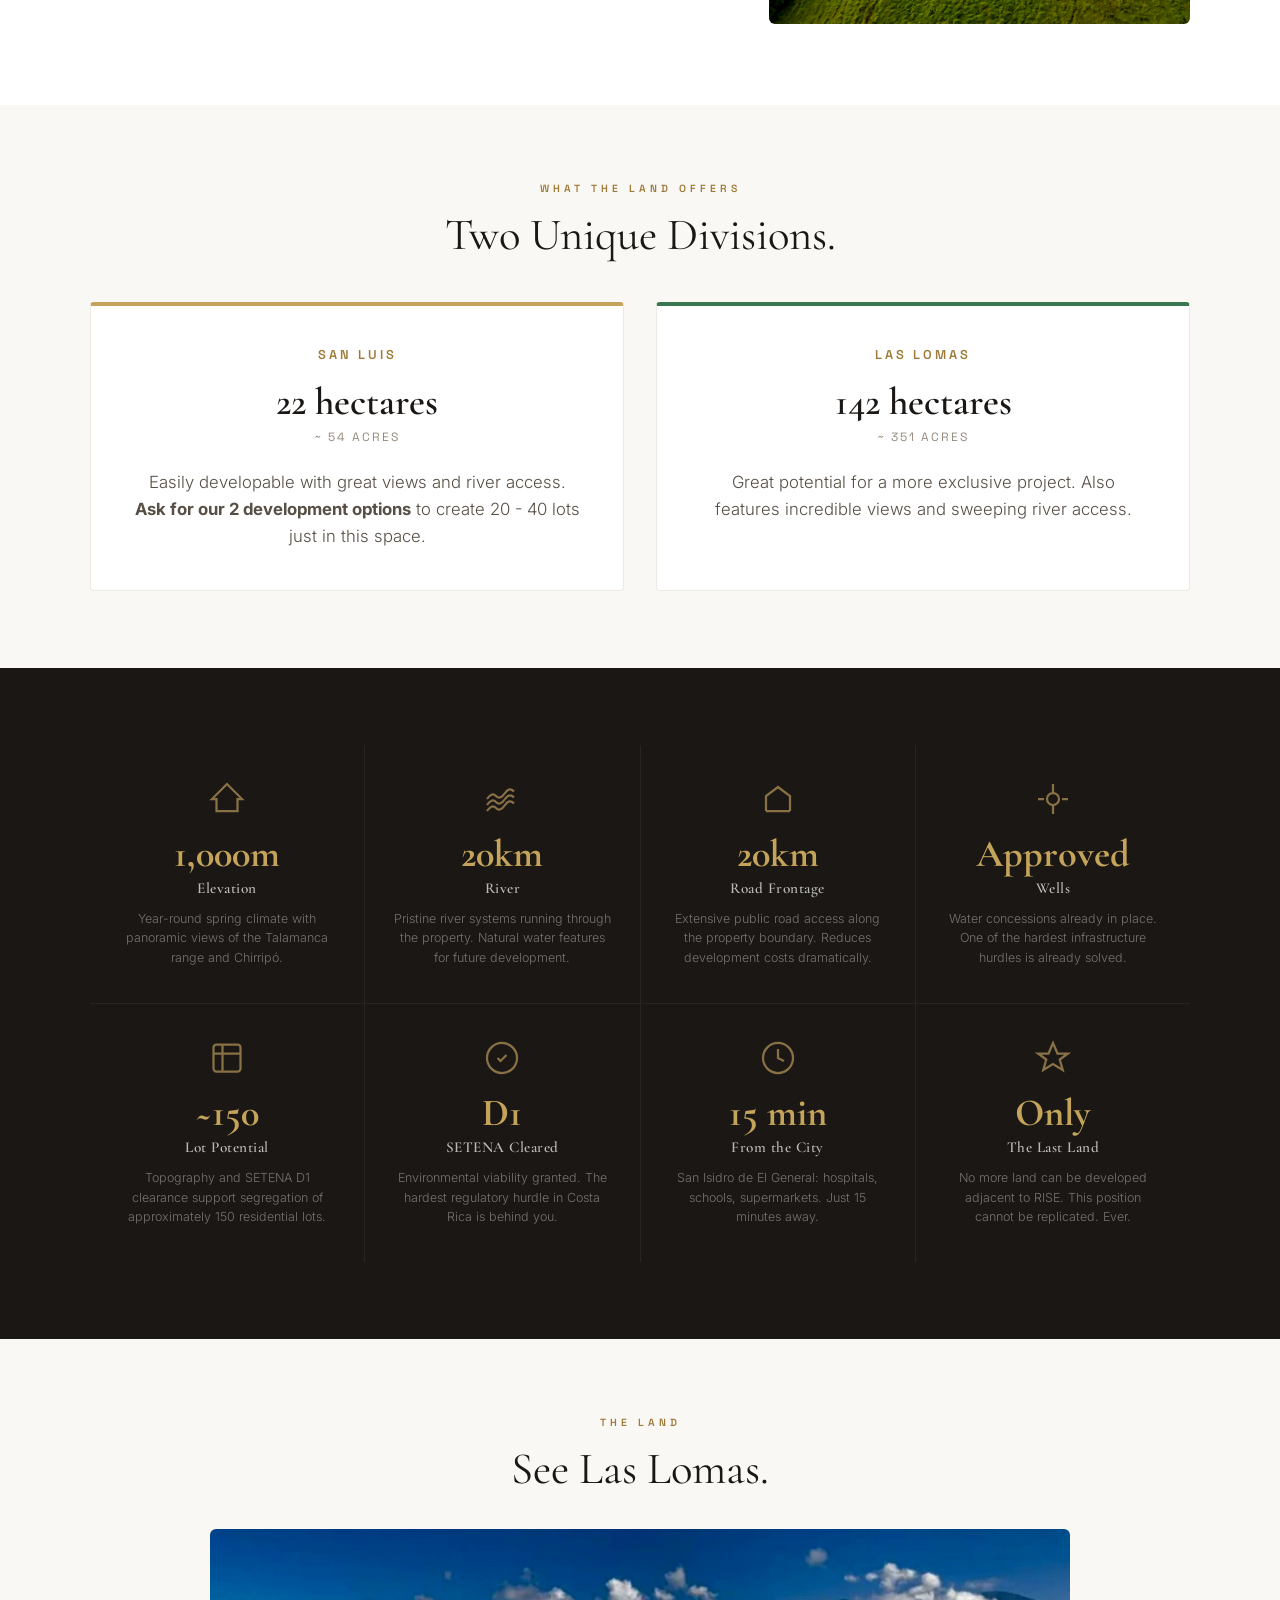
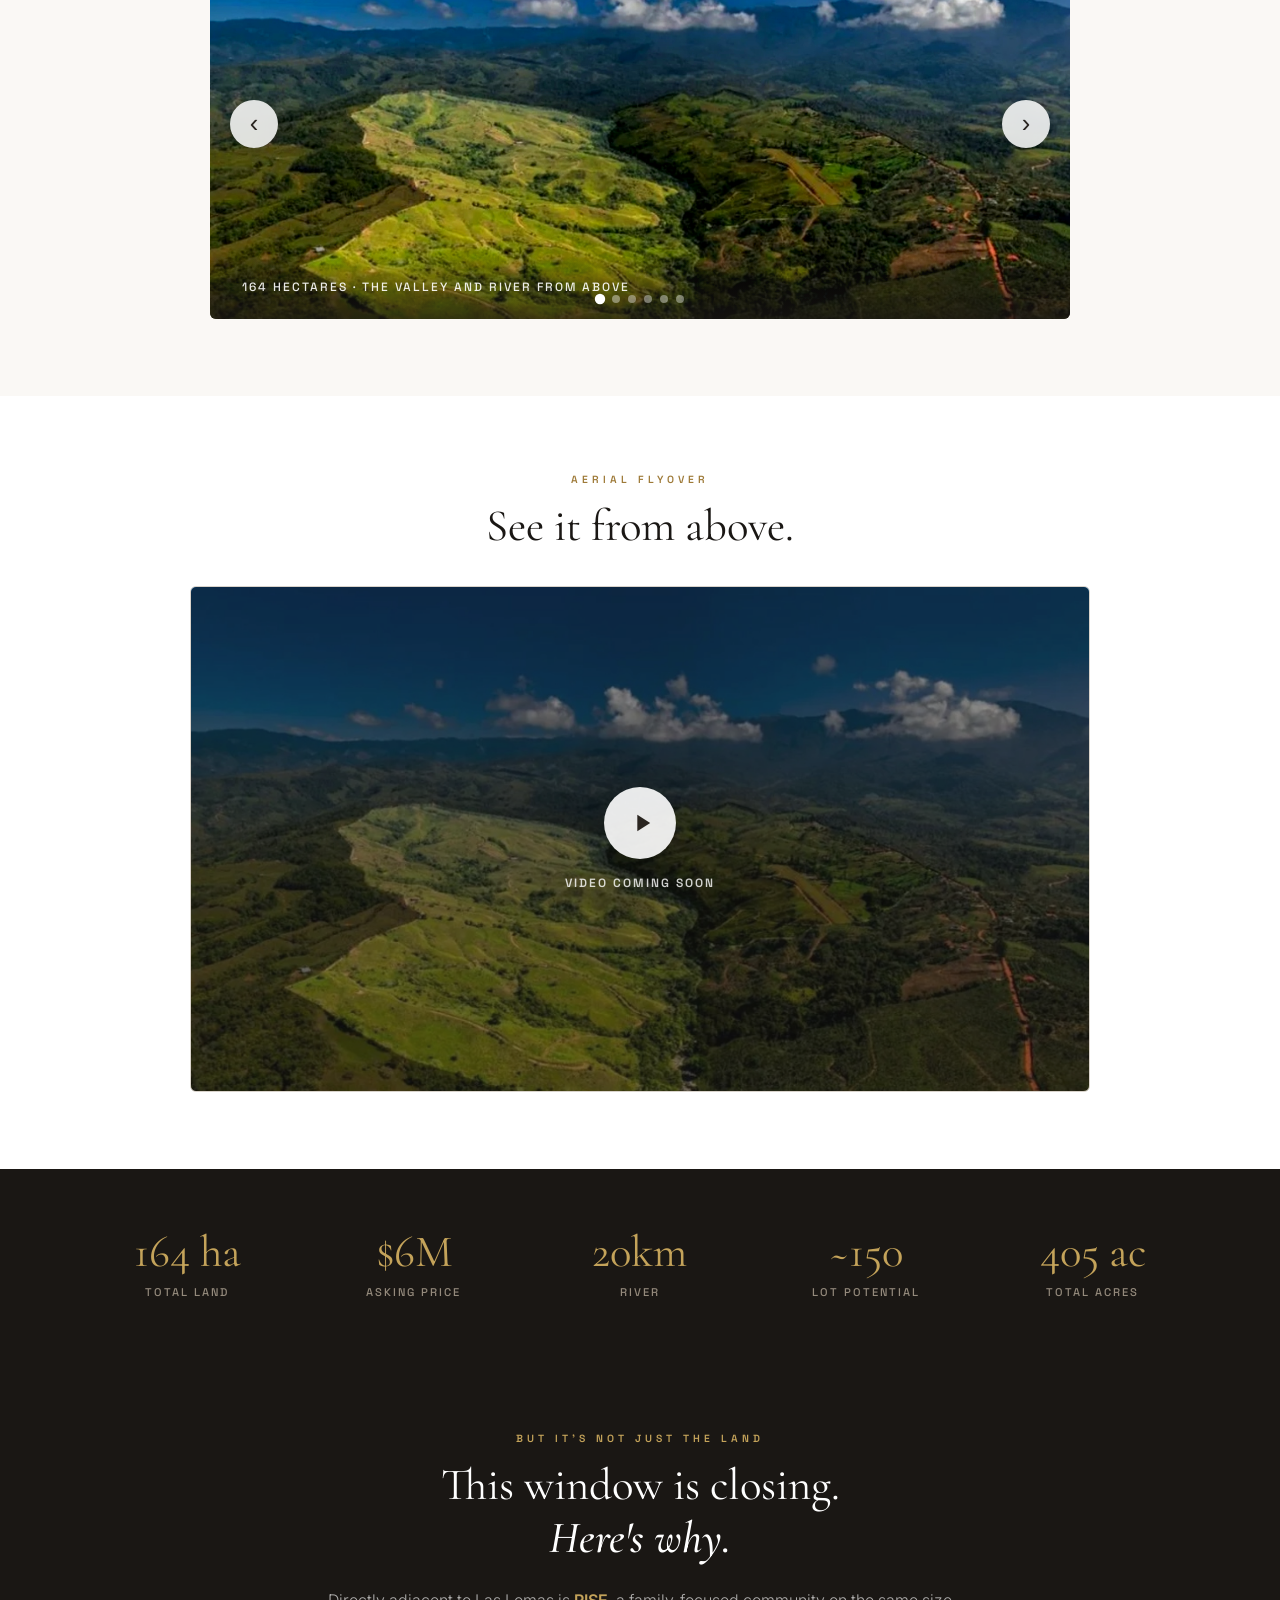
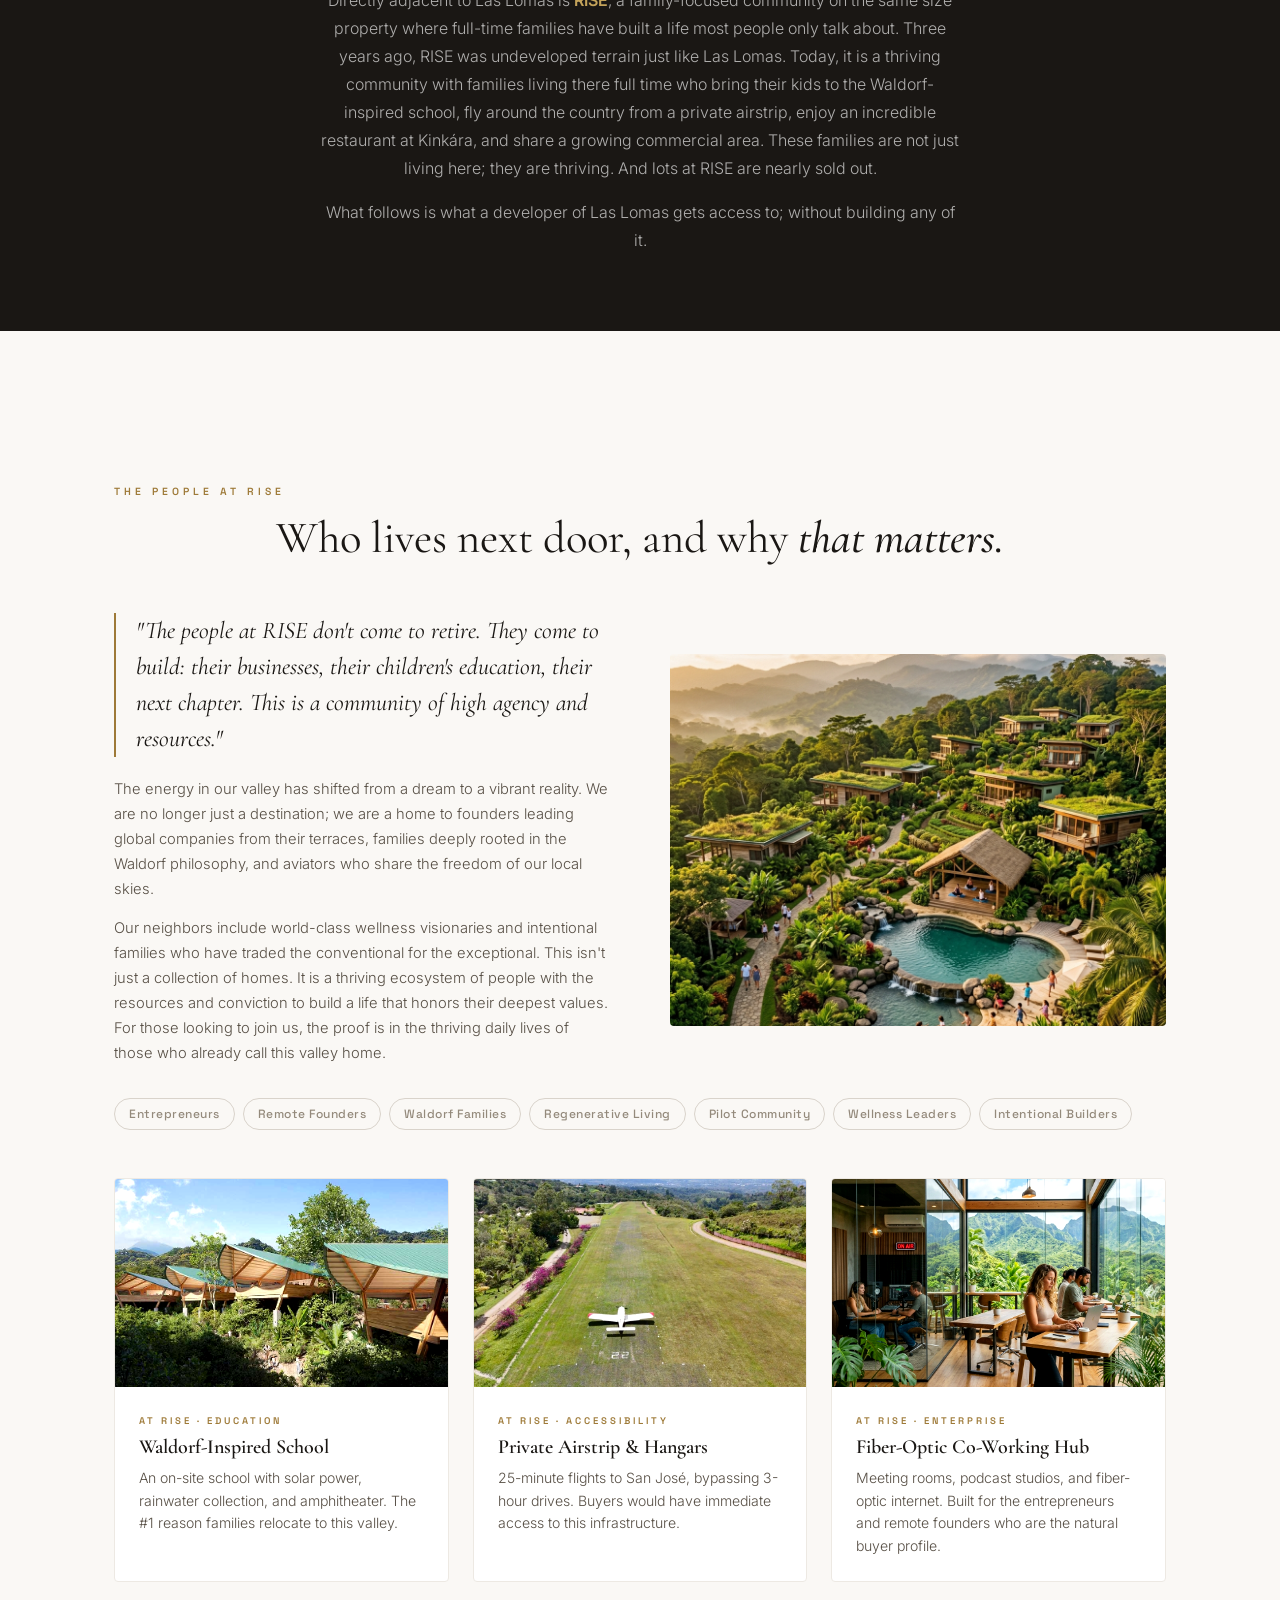
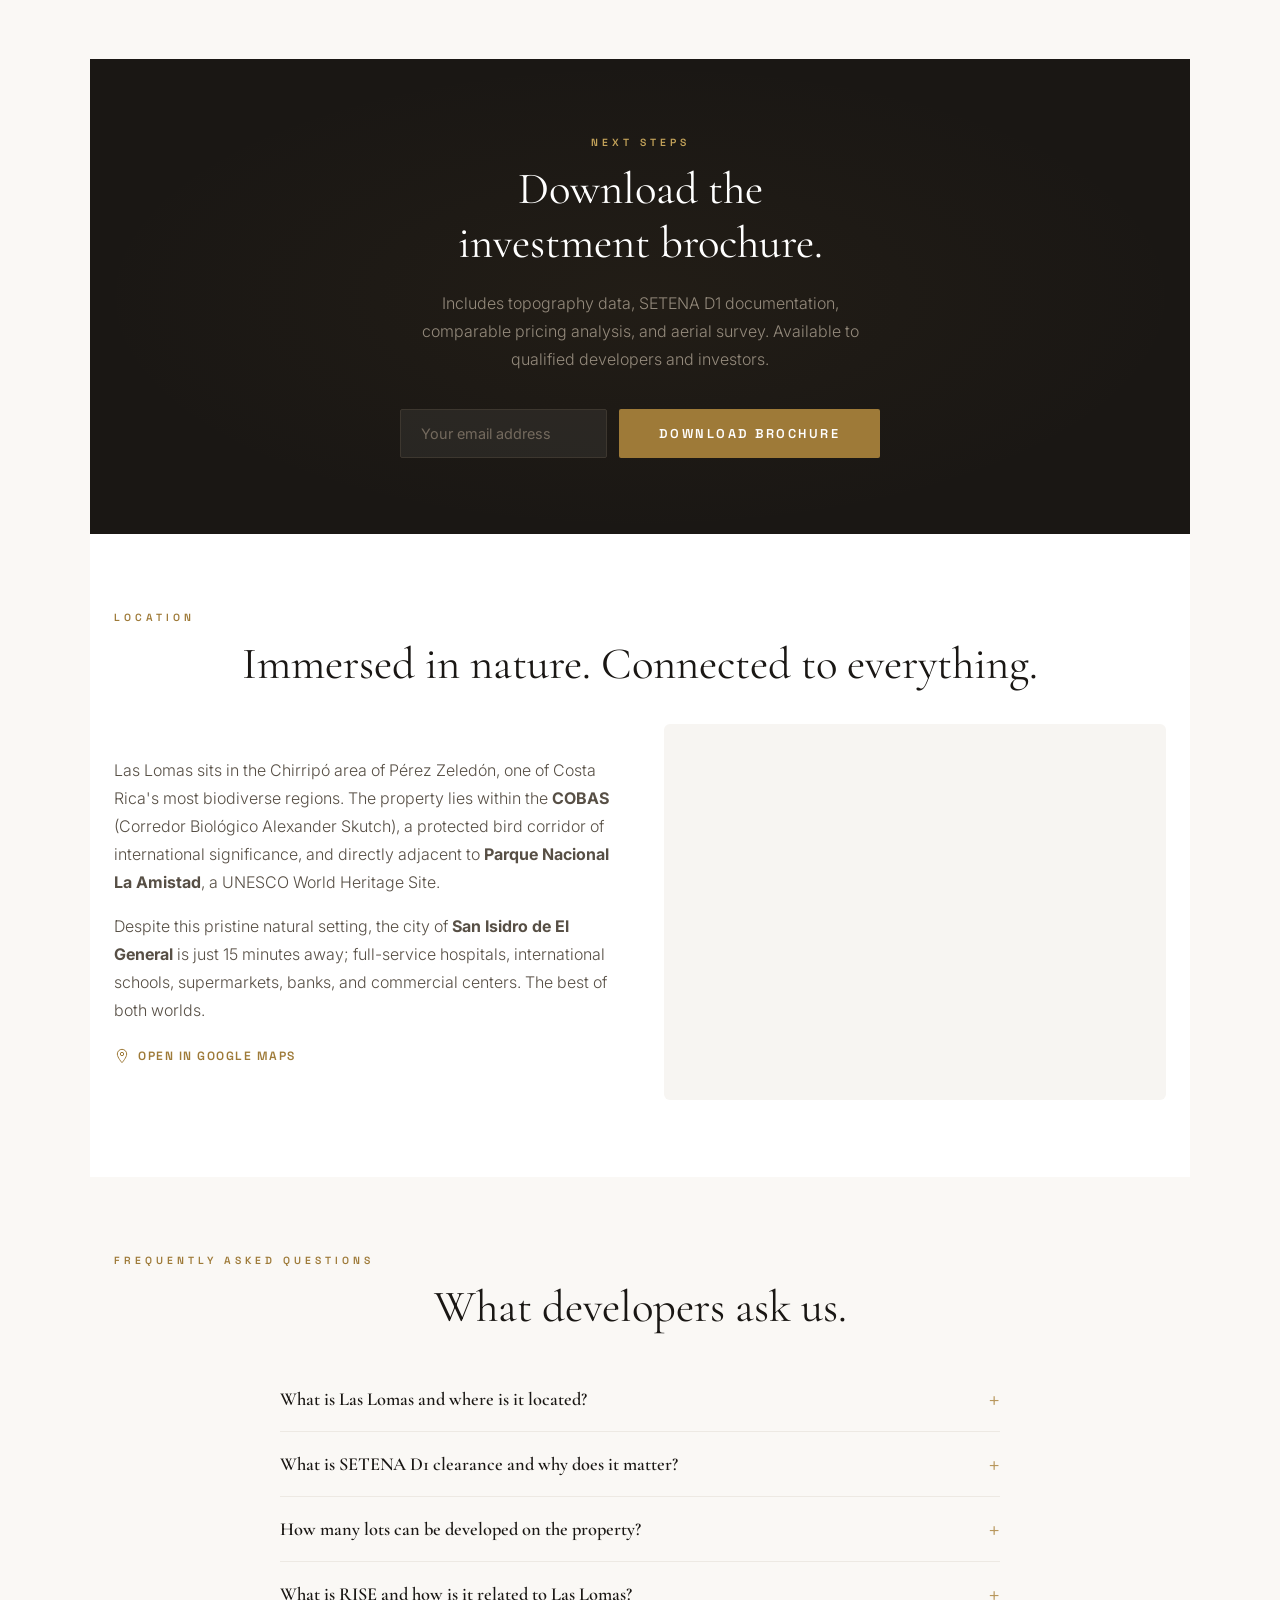
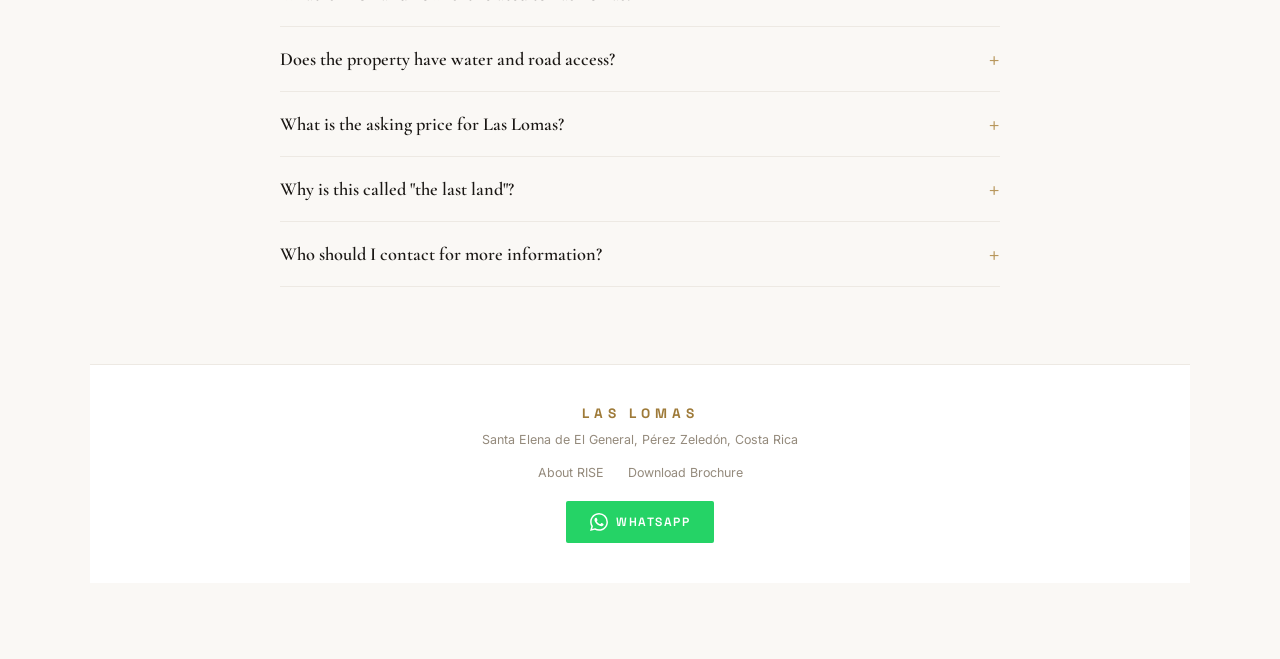
==== commit 077ea378: "feat: add Costa Rica to hero tag and make it visible" ====
--- a/index.html
+++ b/index.html
@@ -26,7 +26,7 @@
     <div class="hero-overlay"></div>
     <div class="hero-content">
       <div class="hero-tag">
-        <span></span>Santa Elena · Pérez Zeledón<span></span>
+        <span></span>Santa Elena · Pérez Zeledón · COSTA RICA<span></span>
       </div>
       <h1 class="hero-title">
         The Last Land.<br>The <em>Right</em> Land.
--- a/styles.css
+++ b/styles.css
@@ -73,10 +73,12 @@
 .hero-tag {
   display:inline-flex; align-items:center; gap:12px;
   font-family:'Space Grotesk',sans-serif; font-size:.7rem; font-weight:600;
-  letter-spacing:5px; text-transform:uppercase; color:var(--gold-light);
+  letter-spacing:5px; text-transform:uppercase; color:var(--white);
+  background:rgba(26,23,20,.6); backdrop-filter:blur(4px); border:1px solid rgba(255,255,255,.15);
+  padding:8px 24px; border-radius:50px;
   margin-bottom:28px; animation:fadeInUp 1s ease .2s both;
 }
-.hero-tag::before, .hero-tag::after { content:''; width:40px; height:1px; background:var(--gold-muted); }
+.hero-tag::before, .hero-tag::after { display:none; }
 .hero-title {
   font-family:'Cormorant Garamond',serif; font-size:clamp(2.8rem,6.5vw,5.5rem);
   font-weight:300; line-height:1.08; margin-bottom:24px; color:var(--white);
